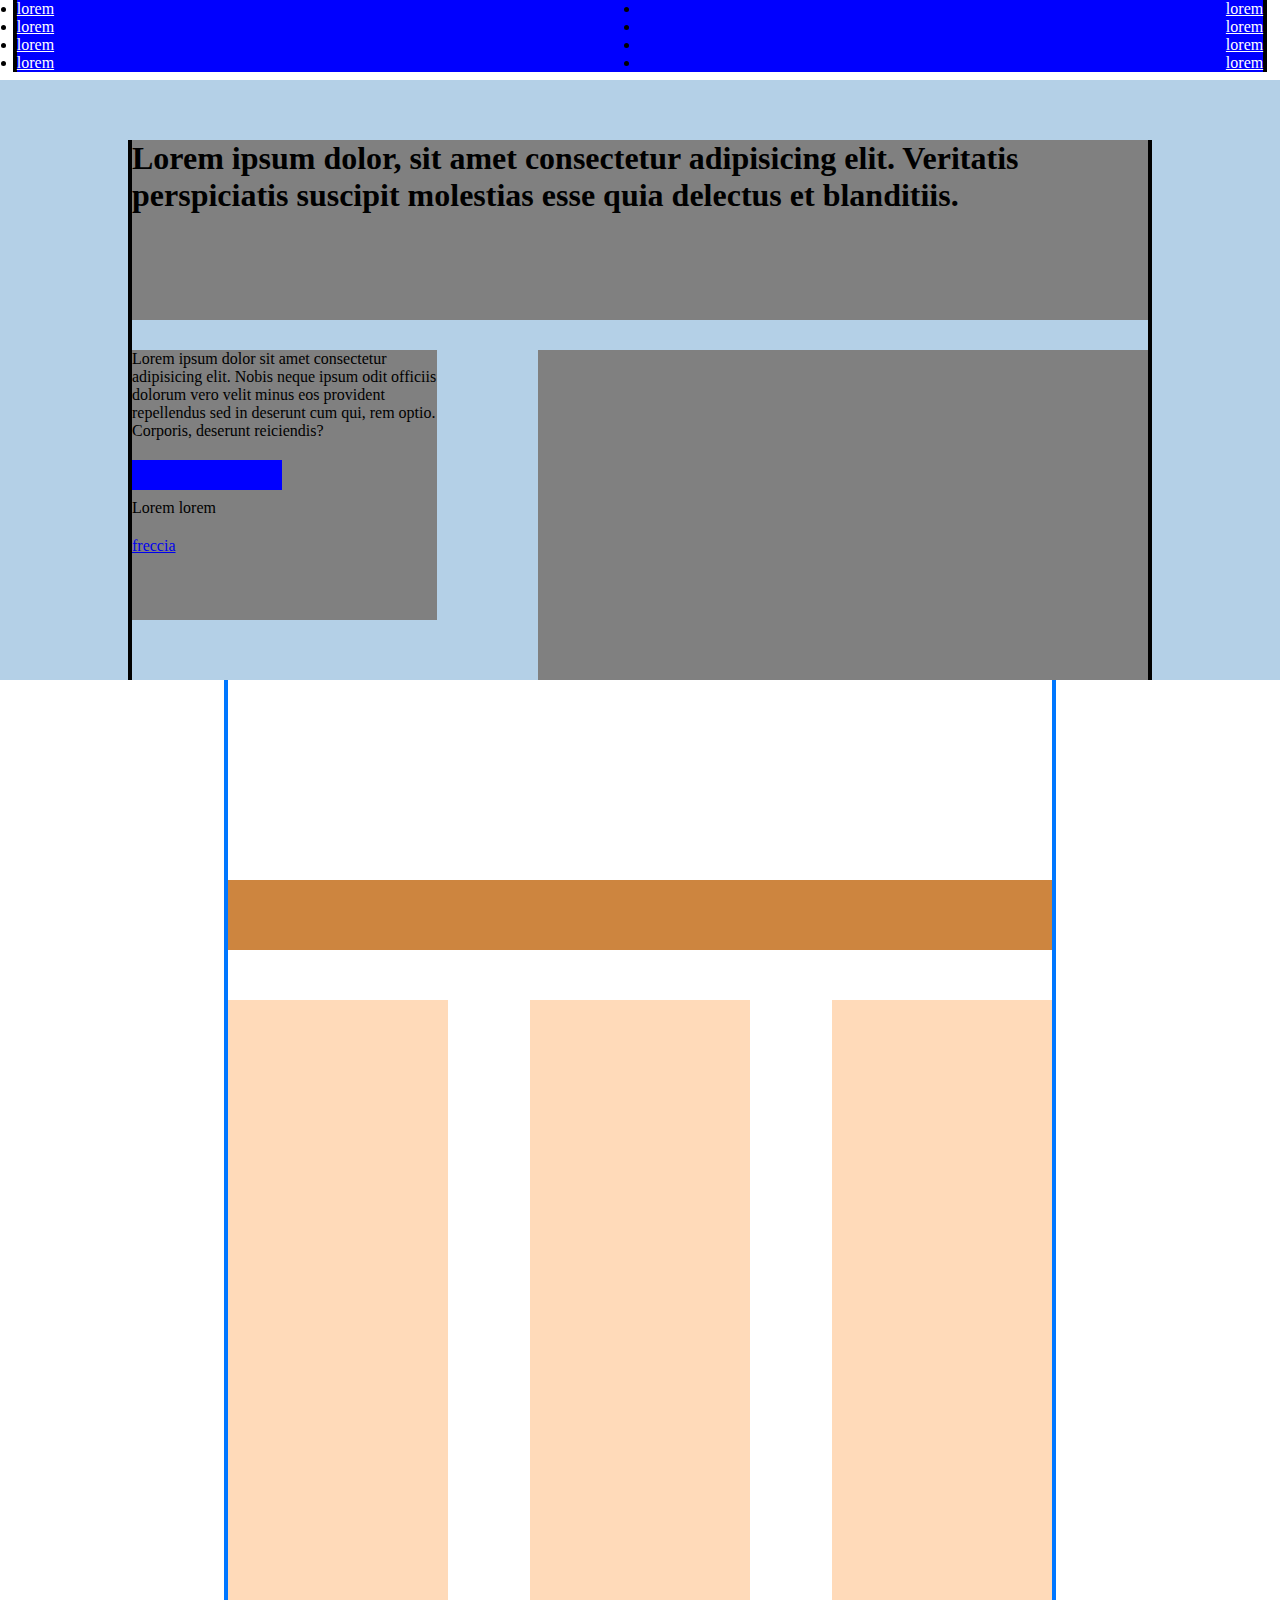
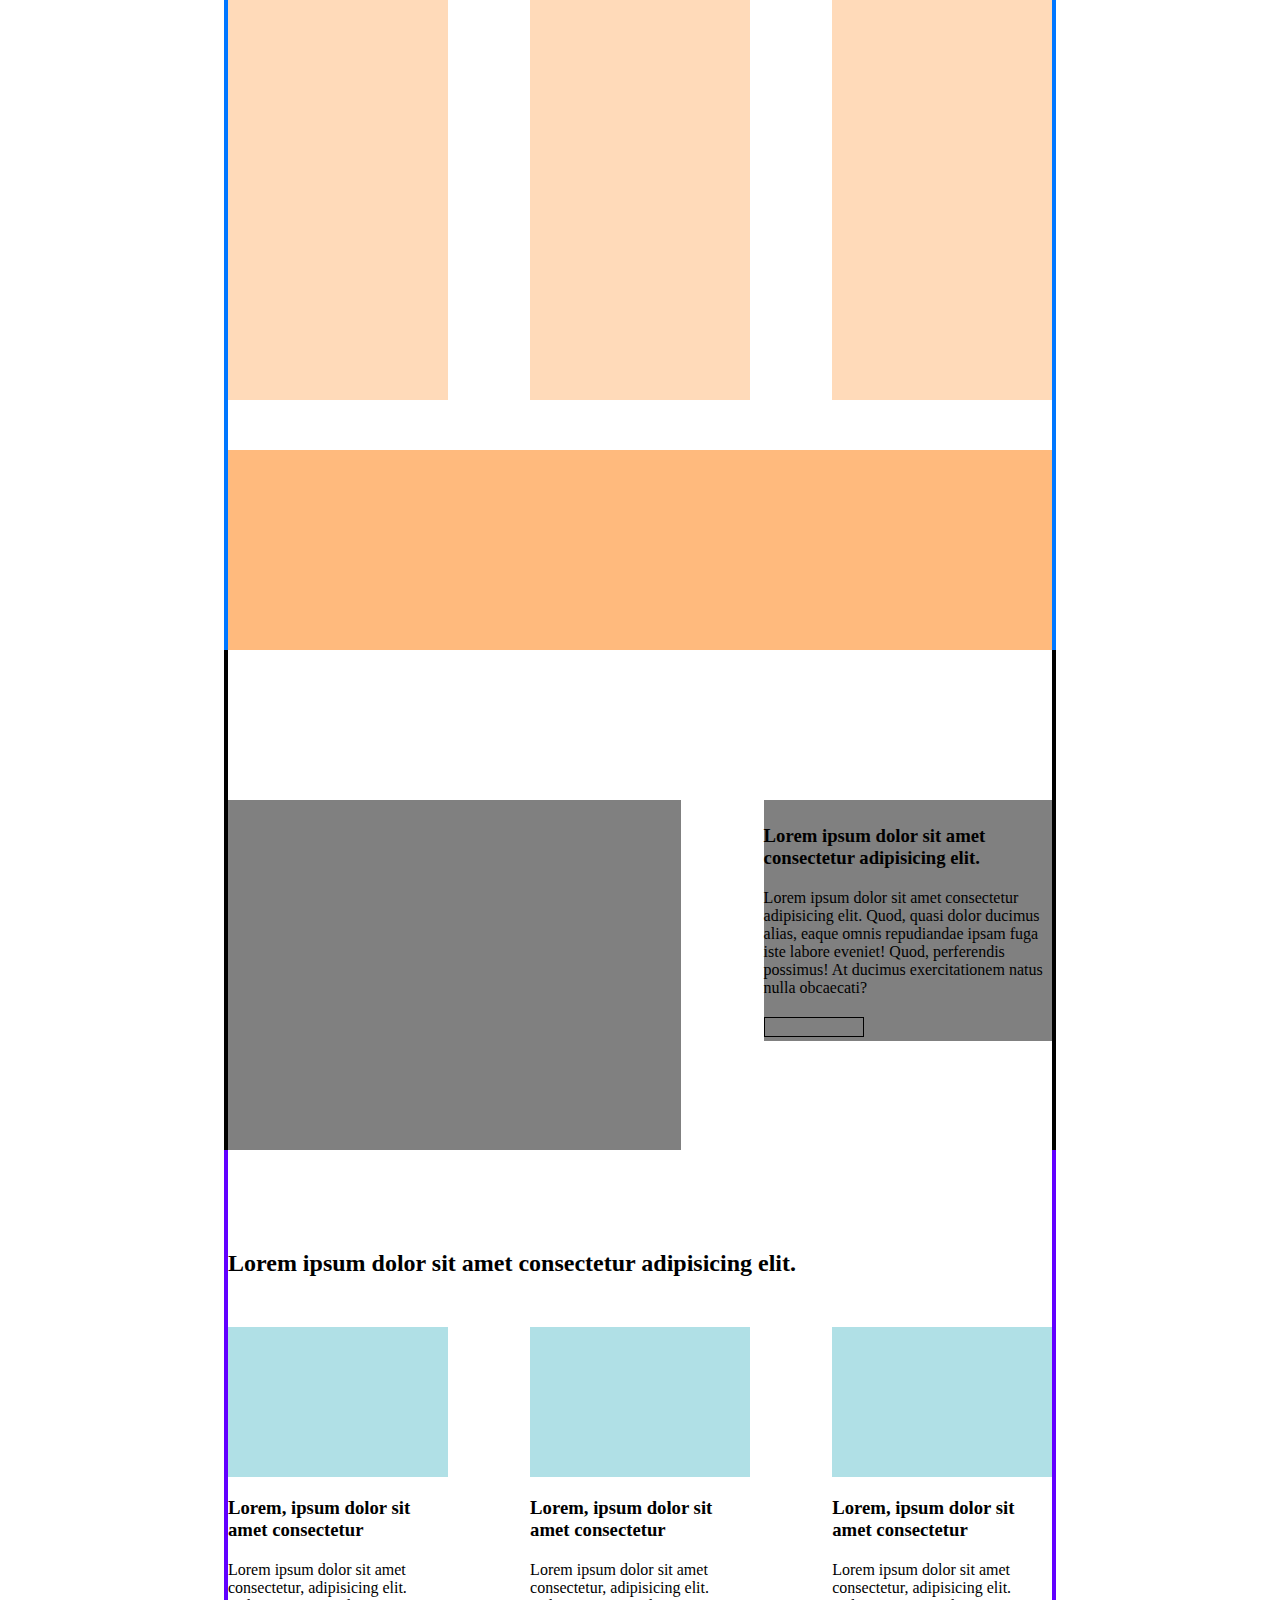
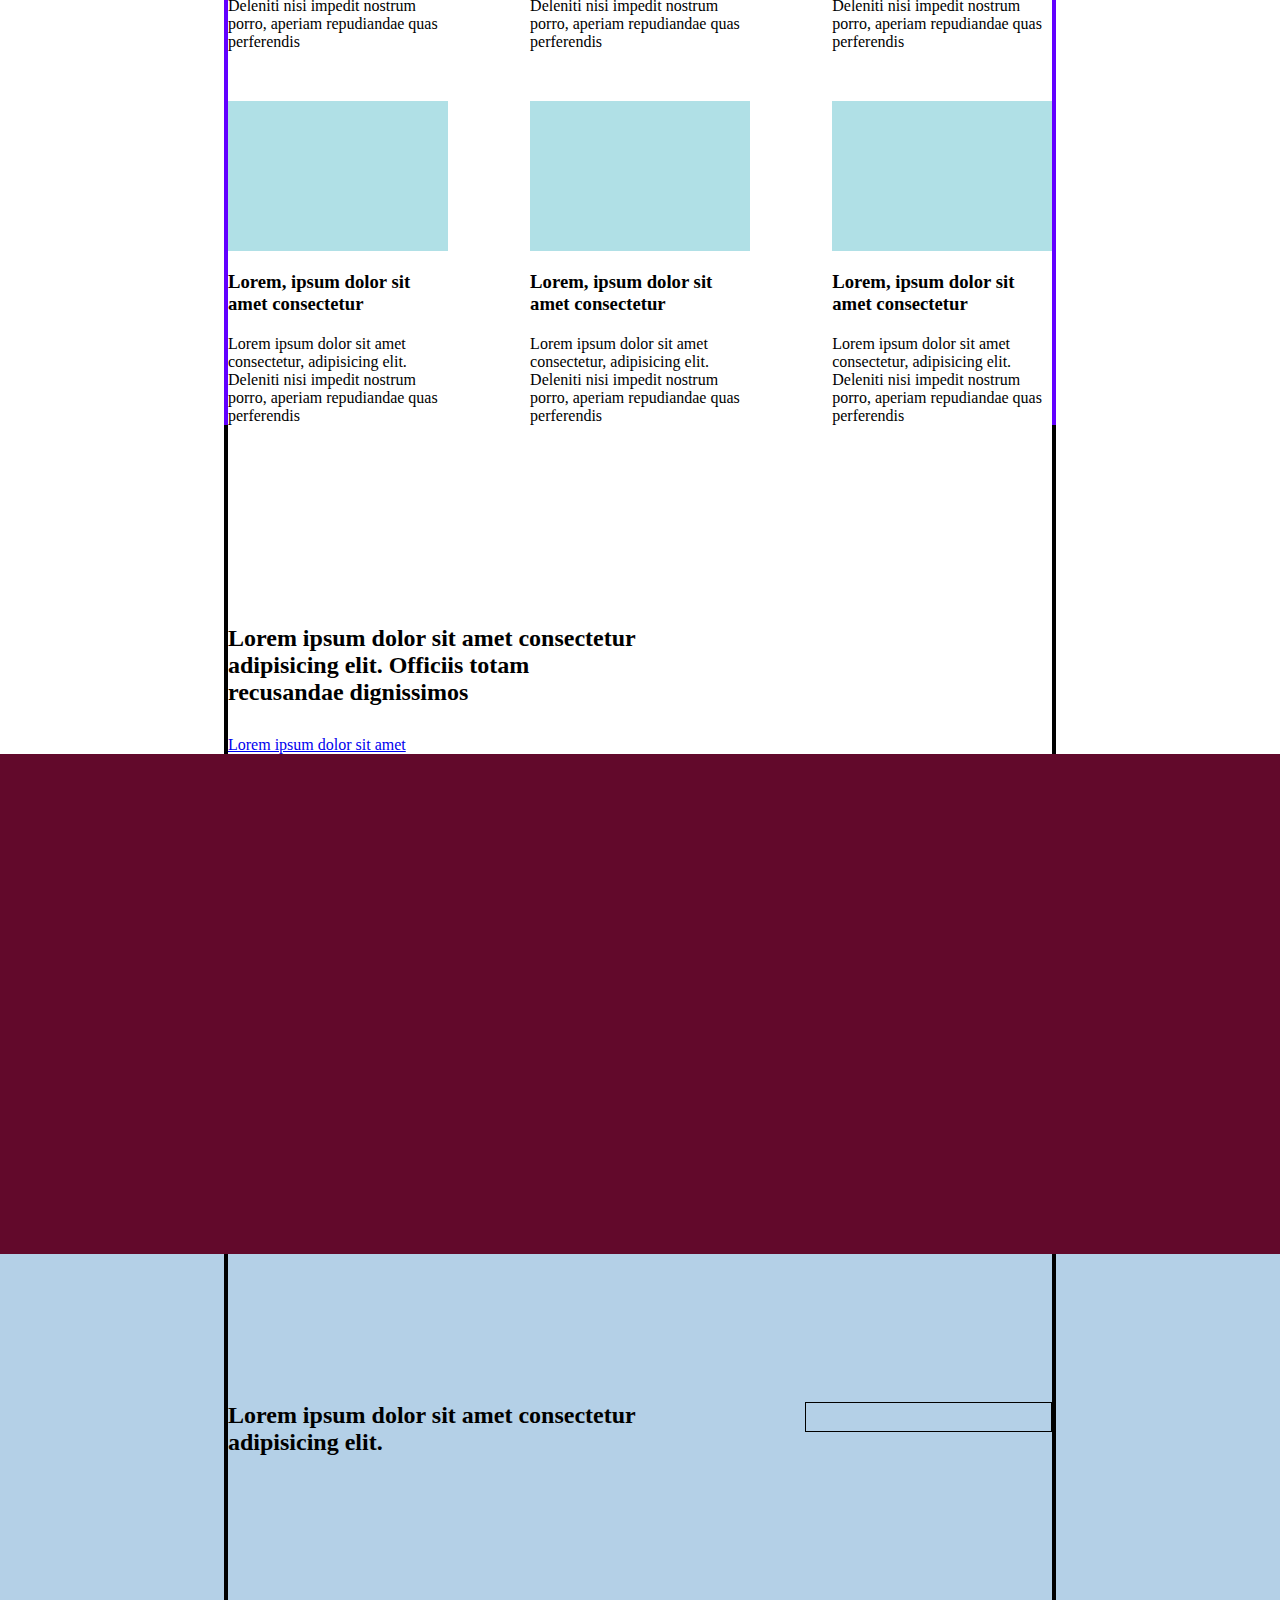
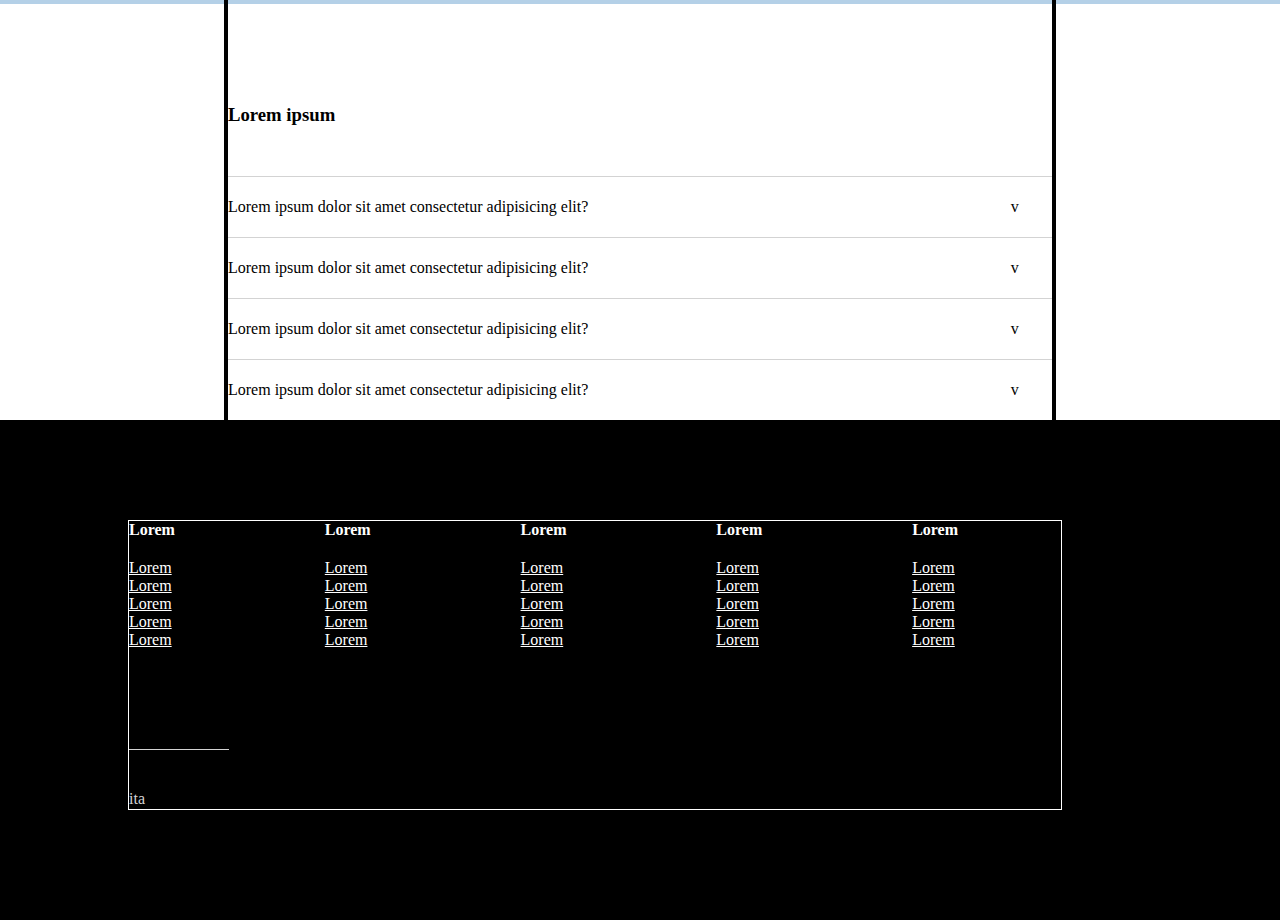
==== index.html @ 67436cb9 "layout footer" ====
<!DOCTYPE html>
<html lang="en">
<head>
    <meta charset="UTF-8">
    <meta http-equiv="X-UA-Compatible" content="IE=edge">
    <meta name="viewport" content="width=device-width, initial-scale=1.0">
    <title>Dropbox</title>

    <link rel="stylesheet" href="style.css">

    <link rel="stylesheet" href="https://cdnjs.cloudflare.com/ajax/libs/font-awesome/5.14.0/css/all.min.css">
</head>

<body>
    <header>
        <div class="container">
            <div class="row">

                <nav class="left">
                    <ul>
                        <li><a href="#">lorem</a></li>
                        <li><a href="#">lorem</a></li>
                        <li><a href="#">lorem</a></li>
                        <li><a href="#">lorem</a></li>
                    </ul>
                </nav>
    
                <nav class="right">
                    <ul>
                        <li><a href="#">lorem</a></li>
                        <li><a href="#">lorem</a></li>
                        <li><a href="#">lorem</a></li>
                        <li><a href="#">lorem</a></li>
                    </ul>
                </nav>

            </div>
        </div>
    </header>



    <div id="jumbotron">
        <div class="container">
            <div class="row">

                <h1>Lorem ipsum dolor, sit amet consectetur adipisicing elit. Veritatis perspiciatis suscipit molestias esse quia delectus et blanditiis.</h1>

                <div class="txt">
                    <p>Lorem ipsum dolor sit amet consectetur adipisicing elit. Nobis neque ipsum odit officiis dolorum vero velit minus eos provident repellendus sed in deserunt cum qui, rem optio. Corporis, deserunt reiciendis?</p>

                    <a class="btn" href="#"></a>

                    <div class="note">Lorem lorem</div>

                    <a href="#">freccia</a>
                </div>

                <div class="img"></div>
            </div>

        </div>
    </div>


    <main>
        <section id="plans">
            <div class="container">

                <div class="row">
                    <h2></h2>

                    <span></span>
                    <span></span>

                    <div class="column">

                    </div>

                    <div class="column middle">

                    </div>

                    <div class="column">

                    </div>
                </div>

                <div class="row">
                    <div id="enterprise">
                        <div class="txt">
                            <!-- <h3></h3>
                            <p><strong></strong></p>
                            <p></p> -->
                        </div>

                        <a class="btn-large" href="#"></a>
                    </div>
                </div>

            </div>
        </section>


        <section class="debug" id="partner">
            <div class="container">
                <div class="row">

                    <div class="img">
    
                    </div>
    
                    <div class="txt">
                        <h3>Lorem ipsum dolor sit amet consectetur adipisicing elit.</h3>
                        <p>Lorem ipsum dolor sit amet consectetur adipisicing elit. Quod, quasi dolor ducimus alias, eaque omnis repudiandae ipsam fuga iste labore eveniet! Quod, perferendis possimus! At ducimus exercitationem natus nulla obcaecati?</p>
                        <a class="btn" href="#"></a>
                    </div>
    
                </div>
            </div>
        </section>


        <section id="features">
            <div class="container">

                <h2>Lorem ipsum dolor sit amet consectetur adipisicing elit.</h2>

                <div class="row">
                    <div class="column">
                        <div class="img">

                        </div>

                        <div class="txt">
                            <h3>Lorem, ipsum dolor sit amet consectetur</h3>
                            <p>Lorem ipsum dolor sit amet consectetur, adipisicing elit. Deleniti nisi impedit nostrum porro, aperiam repudiandae quas perferendis</p>
                        </div>
                    </div>

                    <div class="column middle">
                        <div class="img">

                        </div>

                        <div class="txt">
                            <h3>Lorem, ipsum dolor sit amet consectetur</h3>
                            <p>Lorem ipsum dolor sit amet consectetur, adipisicing elit. Deleniti nisi impedit nostrum porro, aperiam repudiandae quas perferendis</p>
                        </div>
                    </div>

                    <div class="column">
                        <div class="img">

                        </div>

                        <div class="txt">
                            <h3>Lorem, ipsum dolor sit amet consectetur</h3>
                            <p>Lorem ipsum dolor sit amet consectetur, adipisicing elit. Deleniti nisi impedit nostrum porro, aperiam repudiandae quas perferendis</p>
                        </div>
                    </div>
                </div>

                <div class="row">
                    <div class="column">
                        <div class="img">

                        </div>

                        <div class="txt">
                            <h3>Lorem, ipsum dolor sit amet consectetur</h3>
                            <p>Lorem ipsum dolor sit amet consectetur, adipisicing elit. Deleniti nisi impedit nostrum porro, aperiam repudiandae quas perferendis</p>
                        </div>
                    </div>

                    <div class="column middle">
                        <div class="img">

                        </div>

                        <div class="txt">
                            <h3>Lorem, ipsum dolor sit amet consectetur</h3>
                            <p>Lorem ipsum dolor sit amet consectetur, adipisicing elit. Deleniti nisi impedit nostrum porro, aperiam repudiandae quas perferendis</p>
                        </div>
                    </div>

                    <div class="column">
                        <div class="img">

                        </div>

                        <div class="txt">
                            <h3>Lorem, ipsum dolor sit amet consectetur</h3>
                            <p>Lorem ipsum dolor sit amet consectetur, adipisicing elit. Deleniti nisi impedit nostrum porro, aperiam repudiandae quas perferendis</p>
                        </div>
                    </div>
                </div>

            </div>
        </section>


        <section id="clients">
            <div class="container">
                <h2>Lorem ipsum dolor sit amet consectetur adipisicing elit. Officiis totam recusandae dignissimos</h2>
                <a href="#">Lorem ipsum dolor sit amet</a>
            </div>

            <div class="display">

            </div>
        </section>


        <section id="cta">
            <div class="container">
                <div class="wrap">
                    <h2>Lorem ipsum dolor sit amet consectetur adipisicing elit.</h2>

                    <a class="btn large" href="#"></a>
                </div>
            </div>
        </section>


        <section id="faq">
            <div class="container">
                <h3>Lorem ipsum</h3>

                <div class="row">
                    <div class="question">
                        <div class="txt">
                            Lorem ipsum dolor sit amet consectetur adipisicing elit?
                        </div>
    
                        <div class="arrow">
                            v
                        </div>
                    </div>
                </div>

                <div class="row">
                    <div class="question">
                        <div class="txt">
                            Lorem ipsum dolor sit amet consectetur adipisicing elit?
                        </div>
    
                        <div class="arrow">
                            v
                        </div>
                    </div>
                </div>

                <div class="row">
                    <div class="question">
                        <div class="txt">
                            Lorem ipsum dolor sit amet consectetur adipisicing elit?
                        </div>
    
                        <div class="arrow">
                            v
                        </div>
                    </div>
                </div>

                <div class="row">
                    <div class="question">
                        <div class="txt">
                            Lorem ipsum dolor sit amet consectetur adipisicing elit?
                        </div>
    
                        <div class="arrow">
                            v
                        </div>
                    </div>
                </div>
            </div>
        </section>
    </main>


    <footer>
        <div class="container">
            <div class="row">

                <div class="column">
                    <h4>Lorem</h4>

                    <ul>
                        <li><a href="#">Lorem</a></li>
                        <li><a href="#">Lorem</a></li>
                        <li><a href="#">Lorem</a></li>
                        <li><a href="#">Lorem</a></li>
                        <li><a href="#">Lorem</a></li>
                    </ul>
                </div>

                <div class="column middle">
                    <h4>Lorem</h4>

                    <ul>
                        <li><a href="#">Lorem</a></li>
                        <li><a href="#">Lorem</a></li>
                        <li><a href="#">Lorem</a></li>
                        <li><a href="#">Lorem</a></li>
                        <li><a href="#">Lorem</a></li>
                    </ul>
                </div>

                <div class="column">
                    <h4>Lorem</h4>

                    <ul>
                        <li><a href="#">Lorem</a></li>
                        <li><a href="#">Lorem</a></li>
                        <li><a href="#">Lorem</a></li>
                        <li><a href="#">Lorem</a></li>
                        <li><a href="#">Lorem</a></li>
                    </ul>
                </div>

                <div class="column middle">
                    <h4>Lorem</h4>

                    <ul>
                        <li><a href="#">Lorem</a></li>
                        <li><a href="#">Lorem</a></li>
                        <li><a href="#">Lorem</a></li>
                        <li><a href="#">Lorem</a></li>
                        <li><a href="#">Lorem</a></li>
                    </ul>
                </div>

                <div class="column">
                    <h4>Lorem</h4>

                    <ul>
                        <li><a href="#">Lorem</a></li>
                        <li><a href="#">Lorem</a></li>
                        <li><a href="#">Lorem</a></li>
                        <li><a href="#">Lorem</a></li>
                        <li><a href="#">Lorem</a></li>
                    </ul>
                </div>

            </div>

            <div class="language">
                ita
            </div>
        </div>
    </footer>
</body>

</html>
---- style.css ----
/* regole generali */
* {
    margin: 0;
    padding: 0;
    box-sizing: border-box;
}
/* fine regole generali */



/* regole comuni */
.row::after {
    content: "";
    display: table;
    clear: both;
}

a {
    display: inline-block;
}
/* fine regole comuni */



/* debug */
.debug {
    height: 500px;
}

.container {
    width: 100%;
    border-left: 4px solid black;
    border-right: 4px solid black;
}

    /* header */
    header nav.right, header nav.left {
        background-color: blue;
    }

    header a {
        color: white;
    }

    /* jumbotron */
    #jumbotron h1 {
        height: 180px;
        background-color: grey;
    }

    #jumbotron .txt, #jumbotron .img {
        background-color: grey;
    }

    #jumbotron .btn {
        width: 150px;
        height: 30px;
        background-color: blue;
    }

    /* main */
    #plans .container {
        border-color: rgb(0, 119, 255);
    }

    #plans .container h2 {
        height: 70px;
        width: 100%;
        background-color: peru;
    }

    #plans .column {
        background-color: peachpuff;
    }

    #enterprise {
        background-color: rgb(255, 186, 125);
    }
    /* ****************** */
    #partner .btn {
        width: 100px;
        height: 20px;
        border: 1px solid black;
    }

    #partner .txt, #partner .img {
        background-color: grey;
    }
    /* ****************** */
    #features .container {
        border-color: rgb(98, 0, 255);
    }

    #features .img {
        background-color: powderblue;
    }
    /* ****************** */
    #clients .display{
        width: 100%;
        height: 400px;
        background-color: rgb(98, 9, 43);
    }
    /* ****************** */
    #cta .btn {
        height: 30px;
        border: 1px solid black;
    }
    
    /* footer */
    footer .container {
        border: 1px solid white;
    }
/* fine debug */



/* regole header */
header {
    height: 80px;
}

header .container {
    width: 98%;
    margin: 0 auto;
}

header nav.right, header nav.left {
     width: 50%;
     height: 100%;   
}

header nav.right {
    float: right;
    text-align: right;
}

header nav.left {
    float: left;
}
/* fine regole header */



/* regole jumbotron */
#jumbotron {
    height: 600px;
    background-color: rgb(180, 208,	231);
    padding-top: 60px;
}

#jumbotron .container {
    width: 80%;
    margin: 0 auto;
}

#jumbotron h1{
    margin-bottom: 30px;
}

#jumbotron .txt {
    float: left;
    height: 270px;
    width: 30%;
    margin-right: 10%;
}

#jumbotron p {
    margin-bottom: 20px;
}

#jumbotron .btn {
    margin-bottom: 5px;
}

#jumbotron .note {
    margin-bottom: 20px;
}

#jumbotron .img {
    float: right;
    height: 330px;
    width: 60%;
}
/* fine regole jumbotron */



/* regole main */
main .container {
    width: 65%;
    margin: 0 auto;
}

/* section plans */
#plans .container {
    padding-top: 200px;
}

#plans .container h2{
    margin-bottom: 50px;
}

#plans .column {
    height: 1000px;
    width: calc(80% / 3);
    float: left;
}

#plans .column.middle {
    margin: 0 10%;
}

#enterprise {
    width: 100%;
    height: 200px;
    margin-top: 50px;
}

/* section partner */
#partner .container {
    padding-top: 150px;
}

#partner .img {
    width: 55%;
    height: 350px;
    float: left;
}

#partner .txt {
    width: 35%;
    float: right;
    padding-top: 25px;
}

#partner .txt p {
    margin: 20px 0;
}

/* section features */
#features .container {
    padding-top: 100px;
}

#features .row {
    margin-top: 50px;
}

#features .column {
    width: calc(80% / 3);
    float: left;
}

#features .column.middle {
    margin: 0 10%;
}

#features .img {
    height: 150px;
}

#features h3 {
    margin: 20px 0;;
}

/* section clients */
#clients .container {
    padding-top: 200px;
}

#clients h2 {
    width: 50%;
    margin-bottom: 30px;
}

#clients .display {
    height: 500px;
}

/* section cta */
#cta {
    height: 350px;
    background-color: rgb(180, 208,	231);
}

#cta .container {
    height: 100%;
    position: relative;
}

#cta .wrap {
    position: absolute;
    width: 100%;
    top: 50%;
    transform: translateY(-50%);
}

#cta h2 {
    width: 50%;
    display: inline-block;
}

#cta .btn {
    width: 30%;
    display: inline-block;
    float: right;
}

/* section faq */
#faq .container {
    padding-top: 100px;
}

#faq h3 {
    margin-bottom: 50px;
}

#faq .question {
    line-height: 60px;
    border-top: 1px solid lightgray;
}

#faq .question .txt{
    width: 60%;
    float: left;
}

#faq .question .arrow{
    width: 5%;
    float: right;
}
/* fine regole main */



/* regole footer */
footer {
    height: 500px;
    background-color: black;
    padding: 100px 17% 40px 10%;
}

footer .row {
    margin-bottom: 100px;
}

footer .column {
    float: left;
    width: calc(80% / 5);
}

footer .column.middle {
    margin: 0px 5%;
}

footer h4 {
    margin-bottom: 20px;
    color: white;
}

footer .column a{
    color: white;
}

footer .language {
    width: 100px;
    height: 60px;
    border-top: 1px solid lightgray;
    padding-top: 40px;
    color: lightgray;
}
/* fine regole footer */
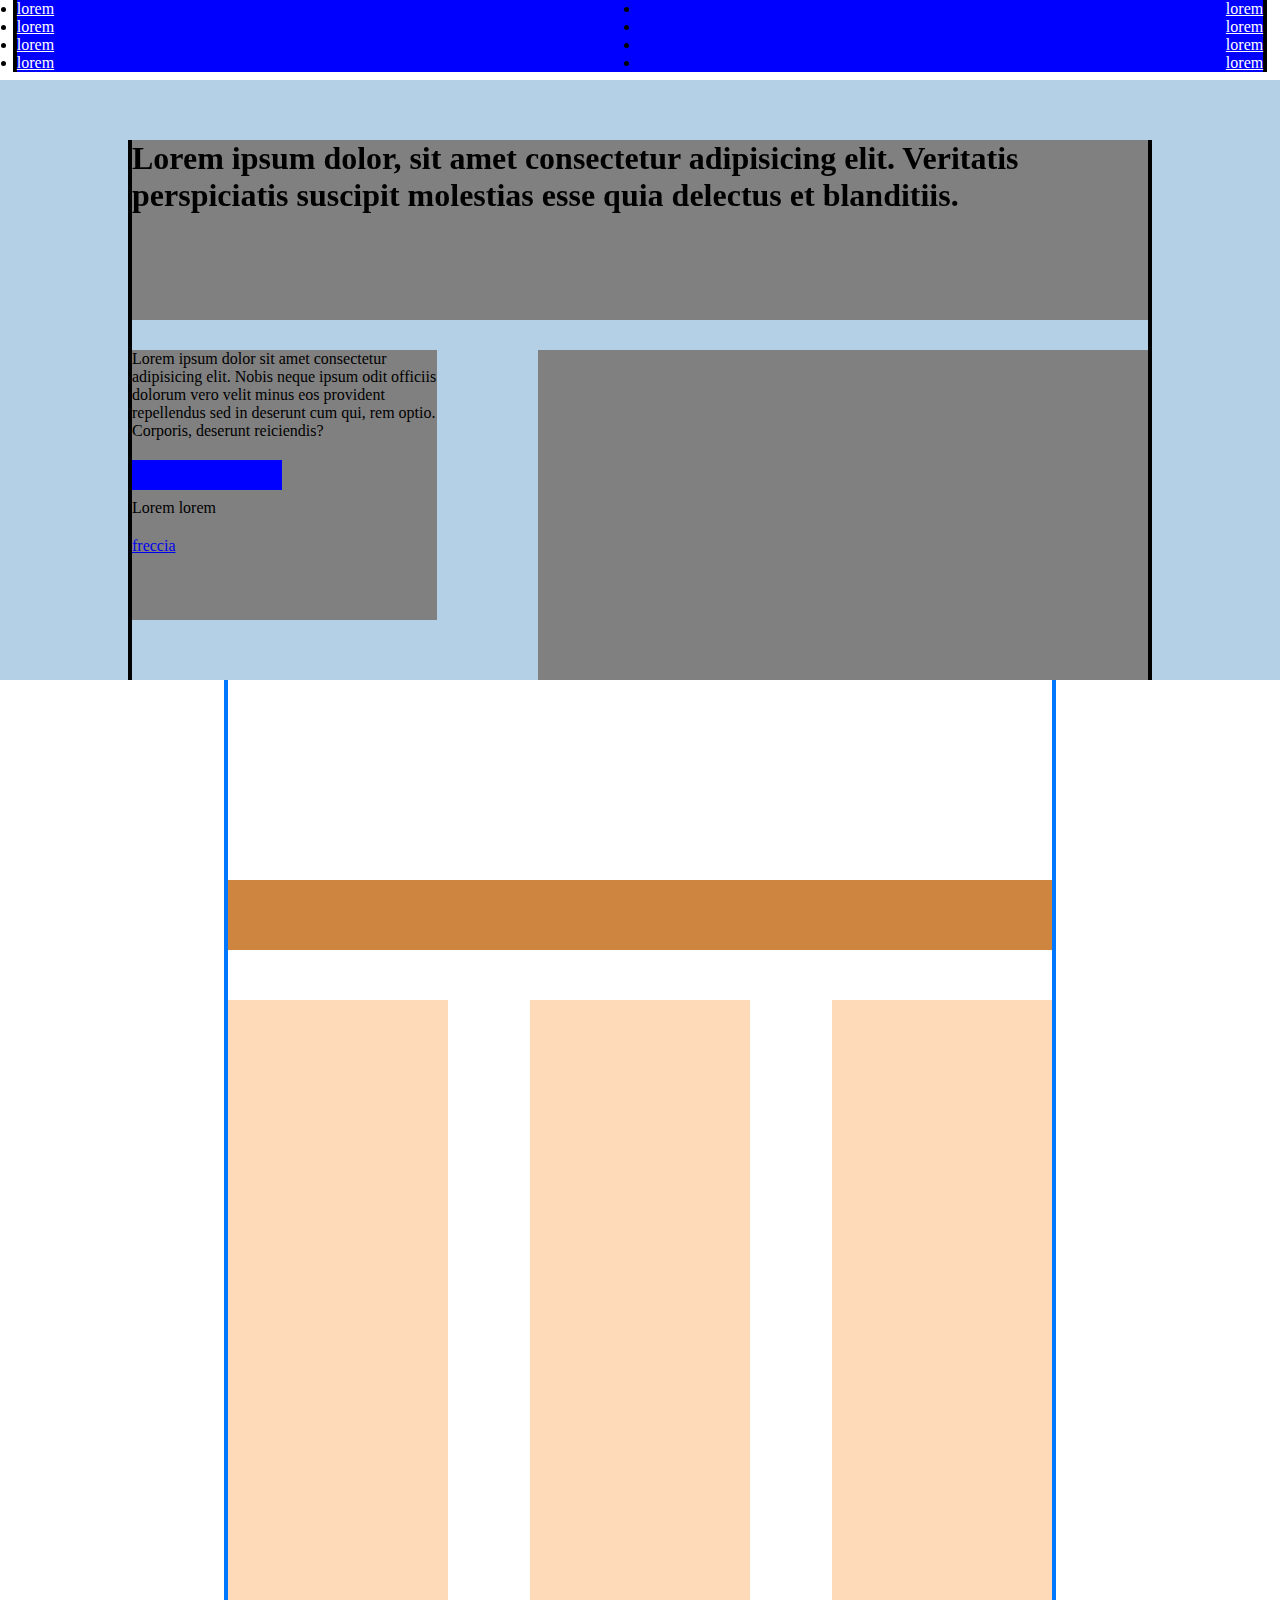
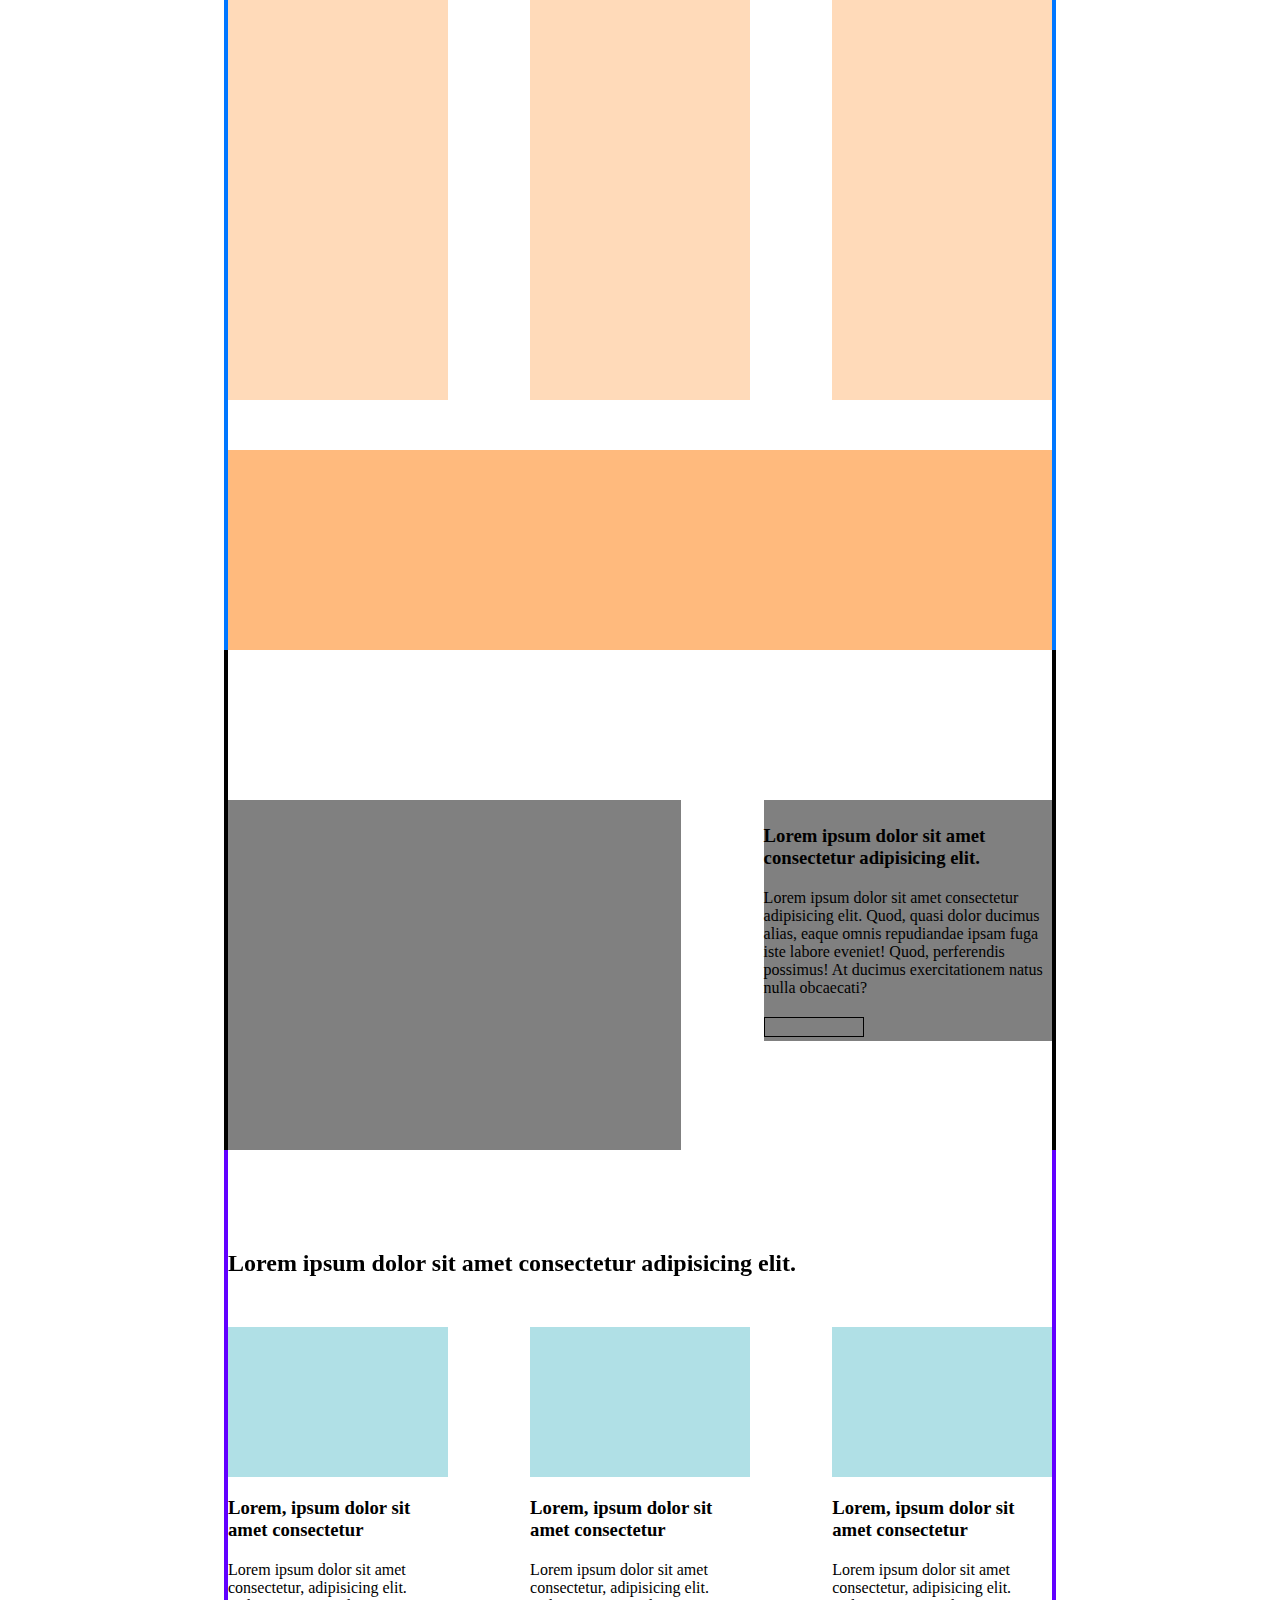
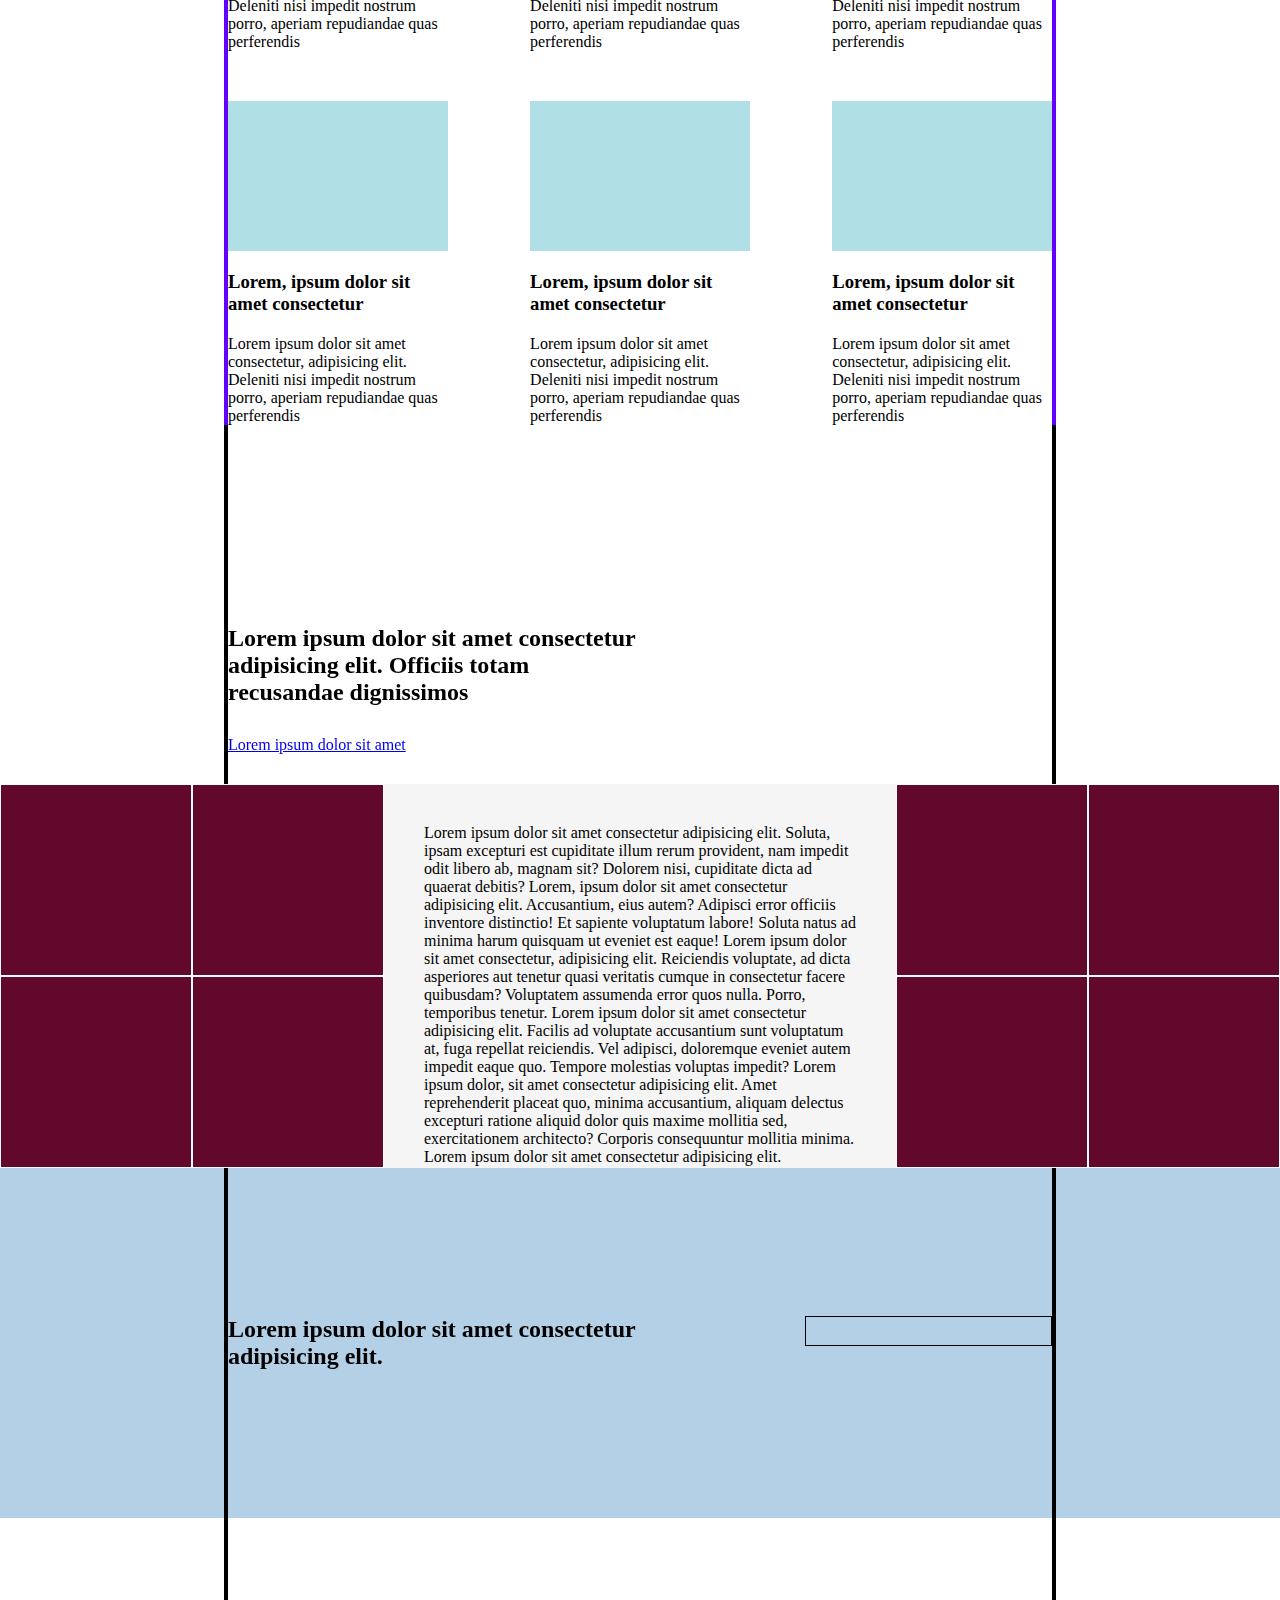
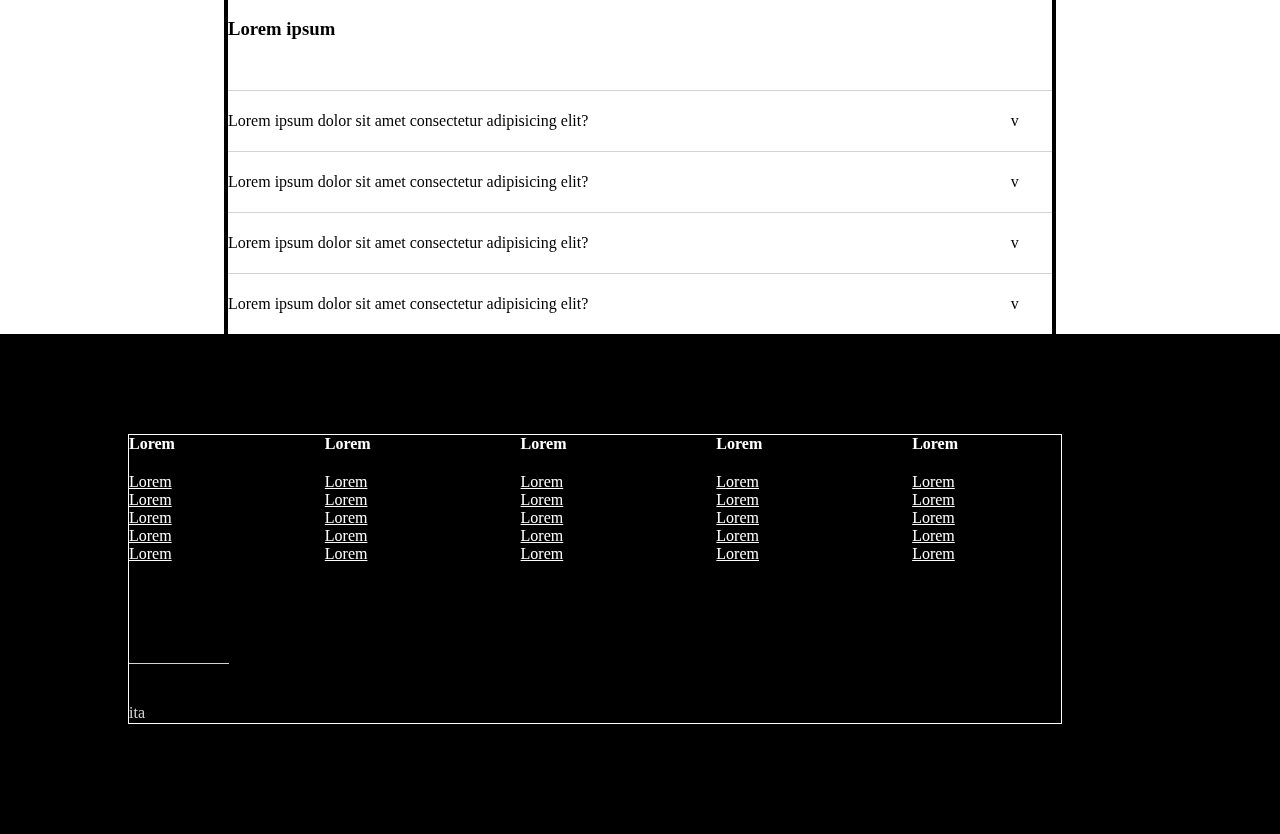
==== commit 14d09b22: "layout section clients (completo)" ====
--- a/index.html
+++ b/index.html
@@ -206,9 +206,62 @@
                 <a href="#">Lorem ipsum dolor sit amet</a>
             </div>
 
-            <div class="display">
-
-            </div>
+            
+                <div class="row">
+                    <div class="column side">
+                        <div class="client-logo">
+
+                        </div>
+
+                        <div class="client-logo">
+
+                        </div>
+
+                        <div class="client-logo">
+
+                        </div>
+
+                        <div class="client-logo">
+
+                        </div>
+                    </div>
+
+                    <div class="column middle">
+                        <div class="img">
+                        </div>
+                        
+                        <p>
+                            Lorem ipsum dolor sit amet consectetur adipisicing elit. Soluta, ipsam excepturi est cupiditate illum rerum provident, nam impedit odit libero ab, magnam sit? Dolorem nisi, cupiditate dicta ad quaerat debitis?
+                            Lorem, ipsum dolor sit amet consectetur adipisicing elit. Accusantium, eius autem? Adipisci error officiis inventore distinctio! Et sapiente voluptatum labore! Soluta natus ad minima harum quisquam ut eveniet est eaque!
+                            Lorem ipsum dolor sit amet consectetur, adipisicing elit. Reiciendis voluptate, ad dicta asperiores aut tenetur quasi veritatis cumque in consectetur facere quibusdam? Voluptatem assumenda error quos nulla. Porro, temporibus tenetur.
+                            Lorem ipsum dolor sit amet consectetur adipisicing elit. Facilis ad voluptate accusantium sunt voluptatum at, fuga repellat reiciendis. Vel adipisci, doloremque eveniet autem impedit eaque quo. Tempore molestias voluptas impedit?
+                            Lorem ipsum dolor, sit amet consectetur adipisicing elit. Amet reprehenderit placeat quo, minima accusantium, aliquam delectus excepturi ratione aliquid dolor quis maxime mollitia sed, exercitationem architecto? Corporis consequuntur mollitia minima.
+                            Lorem ipsum dolor sit amet consectetur adipisicing elit. Perspiciatis impedit voluptates illum in perferendis deleniti nulla enim ut, minus harum cum eligendi quas a, eum aliquam non veritatis aliquid amet!
+                            Lorem ipsum dolor sit amet consectetur adipisicing elit. Nemo vitae autem quia quisquam laborum suscipit omnis reiciendis dignissimos magnam corrupti odio impedit voluptate, quis exercitationem. Mollitia ad tenetur cupiditate? Reprehenderit.
+                            Lorem ipsum dolor sit amet consectetur adipisicing elit. Commodi obcaecati veniam, est eius libero inventore velit aperiam error voluptatem sunt autem optio odit repellat, dolor ullam nulla soluta mollitia. Odio?
+                            Lorem ipsum dolor sit amet consectetur adipisicing elit. Illo qui quia, cumque dolore nihil eum, veritatis recusandae expedita molestias porro itaque, obcaecati commodi et soluta temporibus sunt. Saepe, ab iste?
+                        </p>
+                    </div>
+
+                    <div class="column side">
+                        <div class="client-logo">
+
+                        </div>
+
+                        <div class="client-logo">
+
+                        </div>
+
+                        <div class="client-logo">
+
+                        </div>
+
+                        <div class="client-logo">
+
+                        </div>
+                    </div>
+                </div>
+            
         </section>
 
 
--- a/style.css
+++ b/style.css
@@ -95,9 +95,12 @@
         background-color: powderblue;
     }
     /* ****************** */
-    #clients .display{
-        width: 100%;
-        height: 400px;
+    #clients .client-logo {
+        border: 1px solid white;
+    }
+
+    #clients .row {
+        height: 100%;
         background-color: rgb(98, 9, 43);
     }
     /* ****************** */
@@ -270,12 +273,34 @@
 
 #clients h2 {
     width: 50%;
-    margin-bottom: 30px;
-}
-
-#clients .display {
-    height: 500px;
-}
+}
+
+#clients a {
+    margin: 30px 0px;
+}
+
+#clients .column {
+    float: left;
+}
+
+#clients .column.side {
+    width: 30vw;
+}
+
+#clients .column.middle {
+    width: calc(100% - 60vw);
+    height: 30vw;
+    background-color: rgb(246, 245, 245);
+    overflow-y: scroll;
+    padding: 40px;
+}
+
+#clients .client-logo {
+    float: left;
+    width: 15vw;
+    height: 15vw;
+}
+
 
 /* section cta */
 #cta {
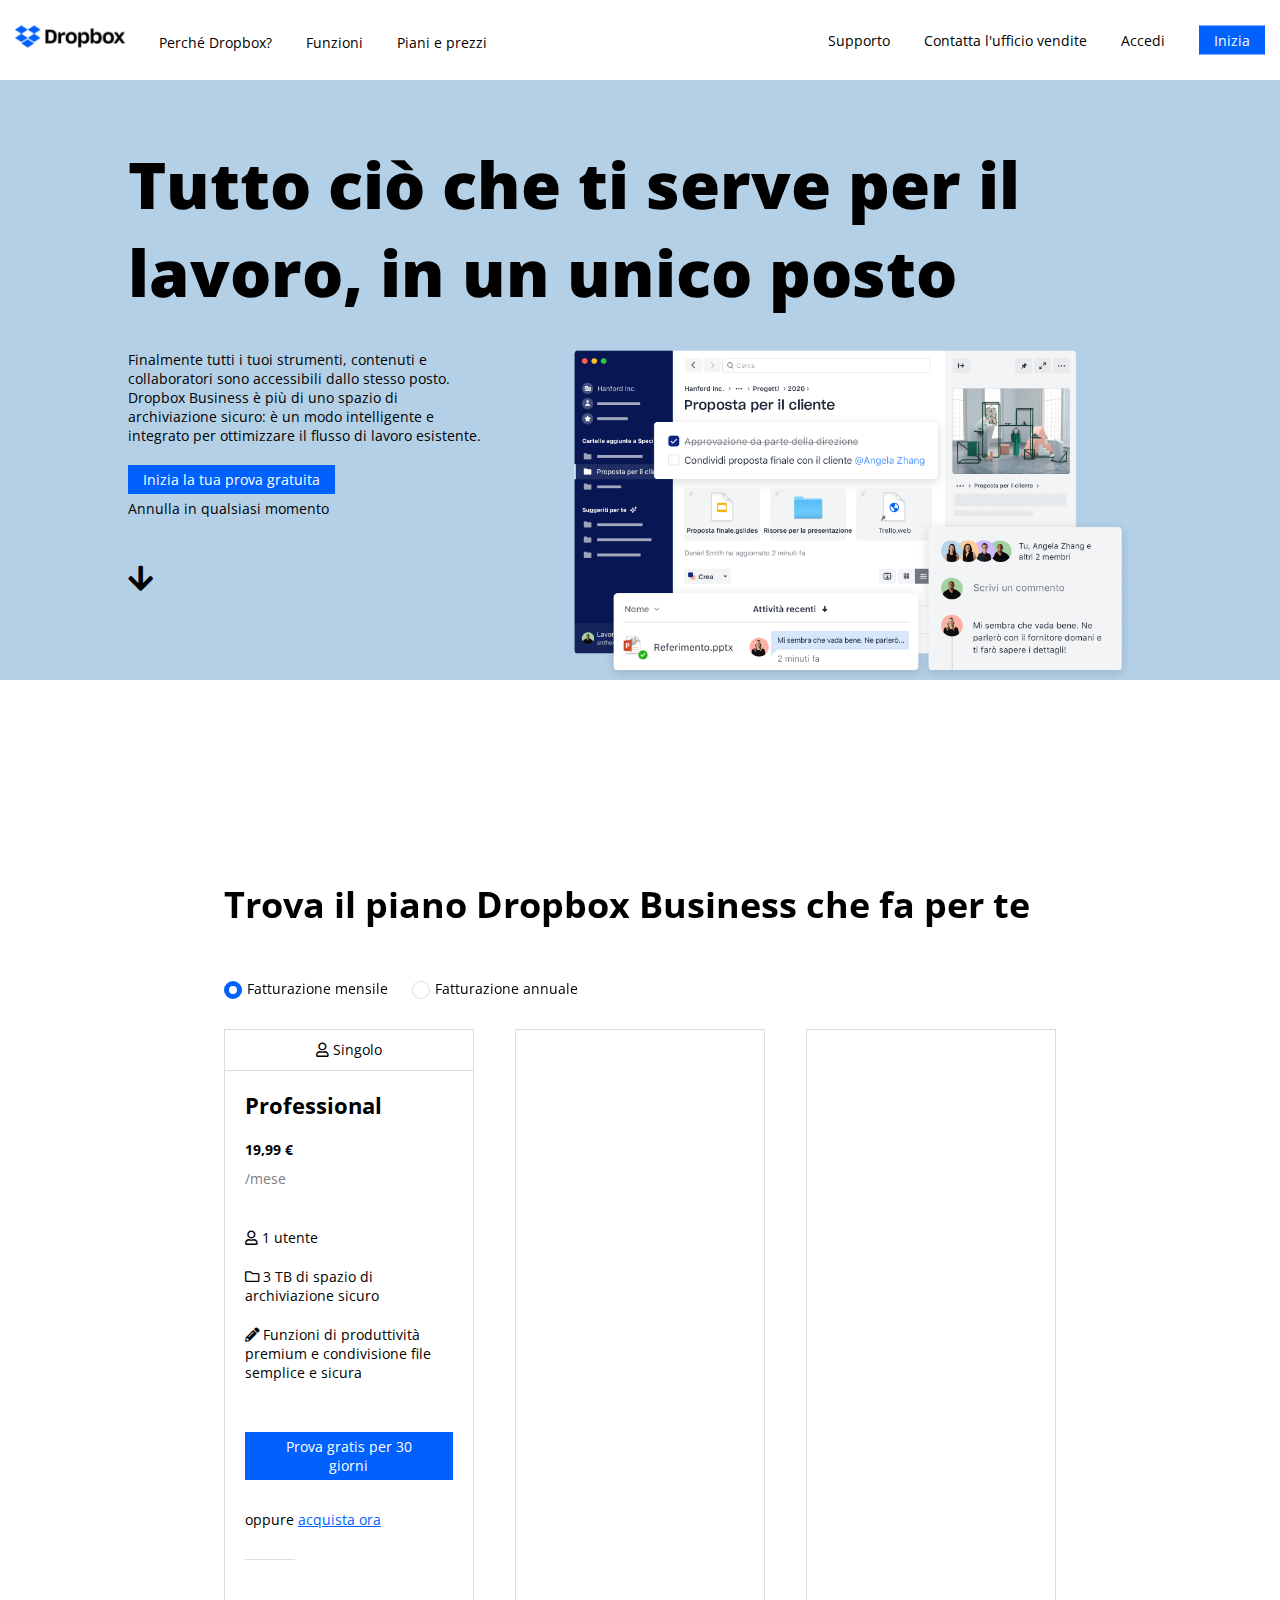
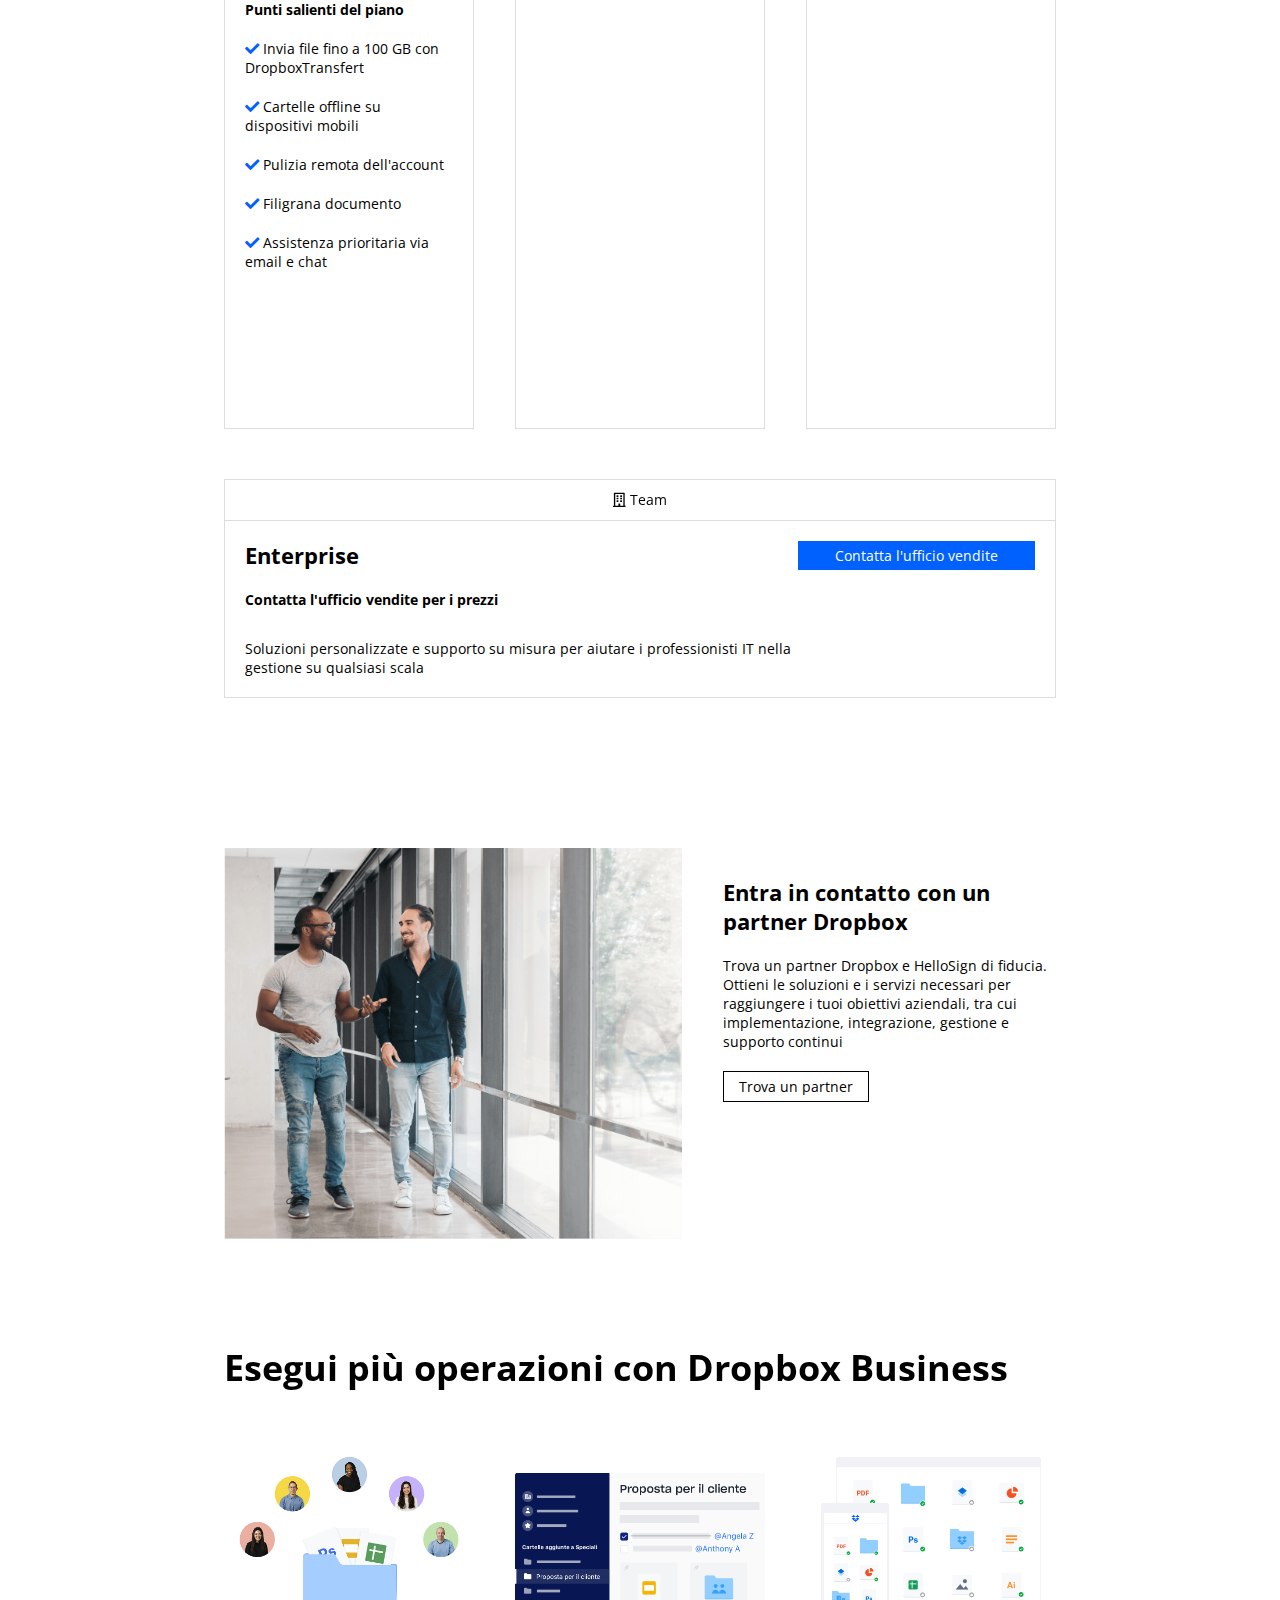
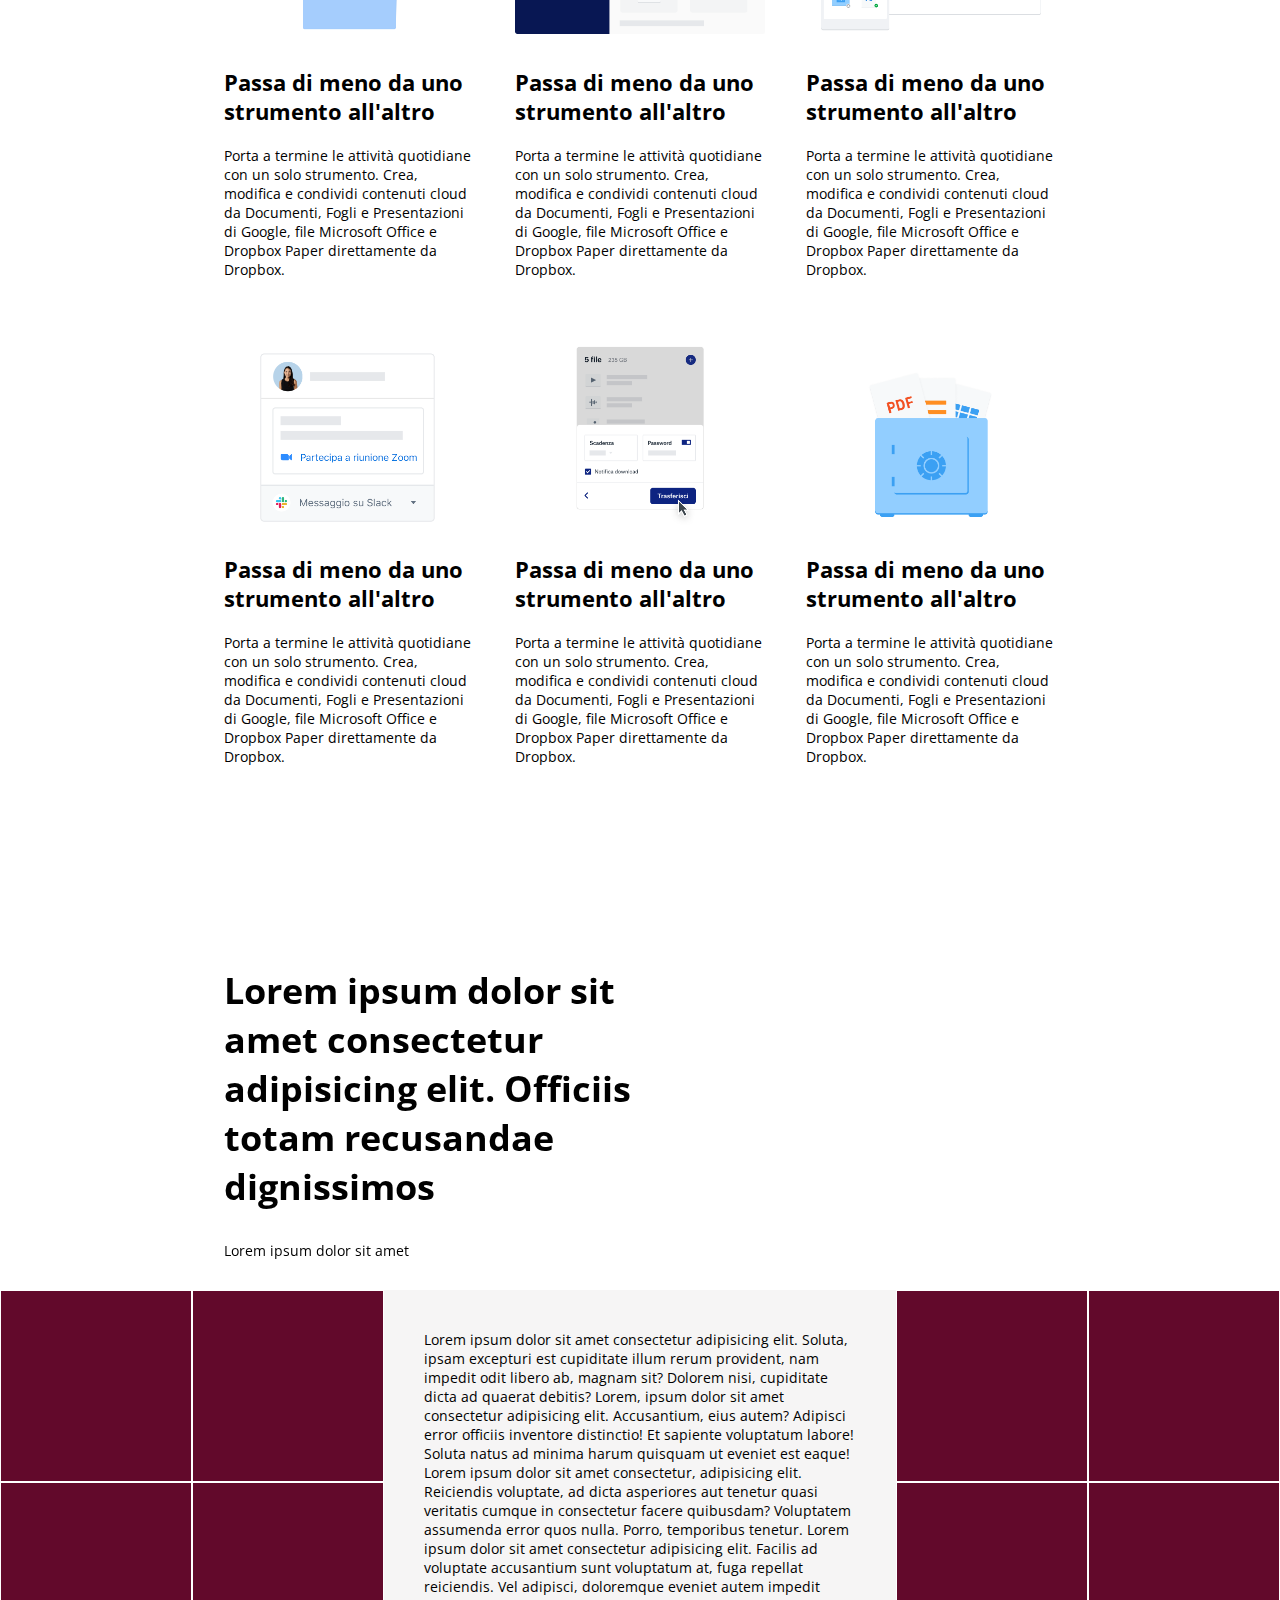
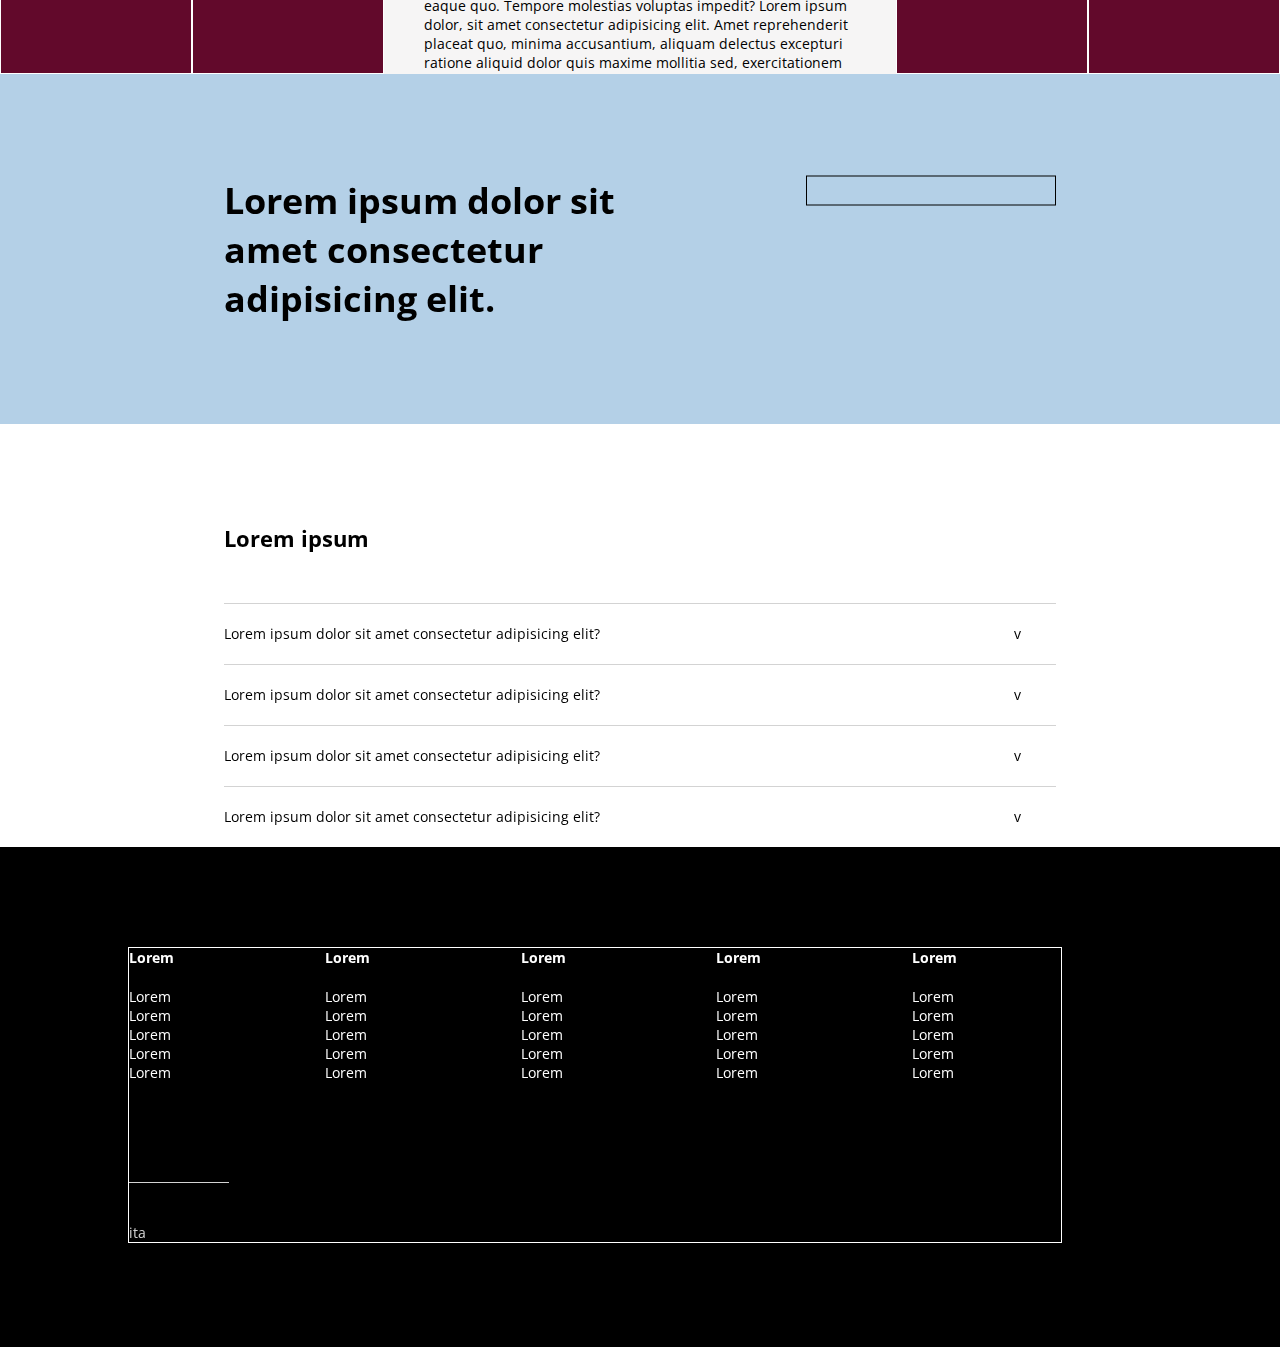
==== commit d7555e17: "section partner + features completate" ====
--- a/index.html
+++ b/index.html
@@ -9,54 +9,58 @@
     <link rel="stylesheet" href="style.css">
 
     <link rel="stylesheet" href="https://cdnjs.cloudflare.com/ajax/libs/font-awesome/5.14.0/css/all.min.css">
+
+    <link rel="preconnect" href="https://fonts.googleapis.com">
+    <link rel="preconnect" href="https://fonts.gstatic.com" crossorigin>
+    <link href="https://fonts.googleapis.com/css2?family=Open+Sans:wght@300;400;500;600;700;800&display=swap" rel="stylesheet">
 </head>
 
 <body>
     <header>
-        <div class="container">
-            <div class="row">
-
-                <nav class="left">
-                    <ul>
-                        <li><a href="#">lorem</a></li>
-                        <li><a href="#">lorem</a></li>
-                        <li><a href="#">lorem</a></li>
-                        <li><a href="#">lorem</a></li>
-                    </ul>
-                </nav>
-    
-                <nav class="right">
-                    <ul>
-                        <li><a href="#">lorem</a></li>
-                        <li><a href="#">lorem</a></li>
-                        <li><a href="#">lorem</a></li>
-                        <li><a href="#">lorem</a></li>
-                    </ul>
-                </nav>
-
-            </div>
+        <div class="row">
+
+            <nav class="left">
+                <ul>
+                    <li><a href="#"><img src="img/logo-small.png" alt="immagine logo"></a></li>
+                    <li><a href="#">Perch&eacute; Dropbox?</a></li>
+                    <li><a href="#">Funzioni</a></li>
+                    <li><a href="#">Piani e prezzi</a></li>
+                </ul>
+            </nav>
+
+            <nav class="right">
+                <ul>
+                    <li><a href="#">Supporto</a></li>
+                    <li><a href="#">Contatta l'ufficio vendite</a></li>
+                    <li><a href="#">Accedi</a></li>
+                    <li><a class="btn blue" href="#">Inizia</a></li>
+                </ul>
+            </nav>
+
         </div>
     </header>
 
 
 
     <div id="jumbotron">
-        <div class="container">
+        <div class="container pt-60px">
             <div class="row">
 
-                <h1>Lorem ipsum dolor, sit amet consectetur adipisicing elit. Veritatis perspiciatis suscipit molestias esse quia delectus et blanditiis.</h1>
-
-                <div class="txt">
-                    <p>Lorem ipsum dolor sit amet consectetur adipisicing elit. Nobis neque ipsum odit officiis dolorum vero velit minus eos provident repellendus sed in deserunt cum qui, rem optio. Corporis, deserunt reiciendis?</p>
-
-                    <a class="btn" href="#"></a>
-
-                    <div class="note">Lorem lorem</div>
-
-                    <a href="#">freccia</a>
-                </div>
-
-                <div class="img"></div>
+                <h1 class="mb-30px">Tutto ci&ograve; che ti serve per il lavoro, in un unico posto</h1>
+
+                <div class="txt-content">
+                    <p class="mb-20px">Finalmente tutti i tuoi strumenti, contenuti e collaboratori sono accessibili dallo stesso posto. Dropbox Business &egrave; pi&ugrave; di uno spazio di archiviazione sicuro: &egrave; un modo intelligente e integrato per ottimizzare il flusso di lavoro esistente.</p>
+
+                    <a class="btn blue mb-5px" href="#">Inizia la tua prova gratuita</a>
+
+                    <div class="mb-40px">Annulla in qualsiasi momento</div>
+
+                    <a class="arrow" href="#"><i class="fas fa-arrow-down"></i></a>
+                </div>
+
+                <div class="img-box">
+                    <img src="img/jumbo.png" alt="">
+                </div>
             </div>
 
         </div>
@@ -65,135 +69,212 @@
 
     <main>
         <section id="plans">
-            <div class="container">
-
-                <div class="row">
-                    <h2></h2>
-
-                    <span></span>
-                    <span></span>
+            <div class="container pt-200px">
+
+                <h2 class="mb-50px">Trova il piano Dropbox Business che fa per te</h2>
+
+                <div class="billing mb-30px">
+                    <span class="select blue"></span><span>Fatturazione mensile</span>
+                    <span class="select white"></span><span>Fatturazione annuale</span>
+                </div>
+
+                <div class="row mb-50px">
+                    <div class="plan column">
+                        <div class="plan-header">
+                            <span><i class="far fa-user"></i> Singolo</span>
+                        </div>
+
+                        <div class="plan-body">
+                            <h3 class="mb-20px">Professional</h3>
+                            <p class="bold mb-10px">19,99 &euro;</p>
+                            <p class="grey mb-40px">/mese</p>
+
+                            <ul>
+                                <li class="mb-20px">
+                                    <i class="far fa-user"></i>
+                                    <span>1 utente</span>
+                                </li>
+
+                                <li class="mb-20px">
+                                    <i class="far fa-folder"></i>
+                                    <span>3 TB di spazio di archiviazione sicuro</span>
+                                </li>
+
+                                <li class="mb-50px">
+                                    <i class="fas fa-pencil-alt"></i>
+                                    <span>Funzioni di produttivit&agrave; premium e condivisione file semplice e sicura</span>
+                                </li>
+                            </ul>
+                            
+                            <a class="blue large btn mb-30px" href="#">Prova gratis per 30 giorni</a>
+                            <p class="mb-30px">oppure <a class="blue-link" href="#">acquista ora</a></p>
+
+                            <div class="hr mb-40px"></div>
+
+                            <p class="bold mb-20px">Punti salienti del piano</p>
+                            <ul>
+                                <li class="mb-20px">
+                                    <i class="fas fa-check"></i>
+                                    <span>Invia file fino a 100 GB con DropboxTransfert</span>
+                                </li>
+
+                                <li class="mb-20px">
+                                    <i class="fas fa-check"></i>
+                                    <span>Cartelle offline su dispositivi mobili</span>
+                                </li>
+
+                                <li class="mb-20px">
+                                    <i class="fas fa-check"></i>
+                                    <span>Pulizia remota dell'account</span>
+                                </li>
+
+                                <li class="mb-20px">
+                                    <i class="fas fa-check"></i>
+                                    <span>Filigrana documento</span>
+                                </li>
+
+                                <li class="mb-20px">
+                                    <i class="fas fa-check"></i>
+                                    <span>Assistenza prioritaria via email e chat</span>
+                                </li>
+                            </ul>
+                        
+                        
+                        </div>
+                    </div>
+
+                    <div class="plan column middle">
+
+                    </div>
+
+                    <div class="plan column">
+
+                    </div>
+                </div>
+
+
+                <div class="plan flat">
+                    
+                    <div class="plan-header">
+                        <span><i class="far fa-building"></i> Team</span>
+                    </div>
+                    
+                    <div class="plan-body">
+                        <div class="row">
+
+                            <div class="txt">
+                                <h3 class="mb-20px">Enterprise</h3>
+                                <p class="bold mb-30px">Contatta l'ufficio vendite per i prezzi</p>
+                                <p>Soluzioni personalizzate e supporto su misura per aiutare i professionisti IT nella gestione su qualsiasi scala</p>
+                            </div>
+                        
+                            <a class="blue large btn" href="#">Contatta l'ufficio vendite</a>
+                        
+                        </div>
+                    </div>
+                    
+                </div>
+
+            </div>
+        </section>
+
+
+        <section id="partner">
+            <div class="container pt-150px">
+                <div class="row">
+
+                    <div class="img-box">
+                        <img src="img/partner.png" alt="foto partner">
+                    </div>
+    
+                    <div class="txt pt-30px">
+                        <h3>Entra in contatto con un partner Dropbox</h3>
+                        <p class="mt-20px mb-20px">Trova un partner Dropbox e HelloSign di fiducia. Ottieni le soluzioni e i servizi necessari per raggiungere i tuoi obiettivi aziendali, tra cui implementazione, integrazione, gestione e supporto continui</p>
+                        <a class="white btn" href="#">Trova un partner</a>
+                    </div>
+    
+                </div>
+            </div>
+        </section>
+
+
+        <section id="features">
+            <div class="container pt-100px">
+
+                <h2>Esegui pi&ugrave; operazioni con Dropbox Business</h2>
+
+                <div class="row mt-50px">
 
                     <div class="column">
-
+                        <div class="img-box">
+                            <img src="img/business-feature-switching-tools.png" alt="foto passaggio strumenti">
+                        </div>
+
+                        <div class="txt ">
+                            <h3 class="mt-20px mb-20px">Passa di meno da uno strumento all'altro</h3>
+                            <p>Porta a termine le attivit&agrave; quotidiane con un solo strumento. Crea, modifica e condividi contenuti cloud da Documenti, Fogli e Presentazioni di Google, file Microsoft Office e <span>Dropbox Paper</span> direttamente da Dropbox.</p>
+                        </div>
                     </div>
 
                     <div class="column middle">
-
+                        <div class="img-box">
+                            <img src="img/business-feature-coordinate-it.png" alt="foto coordinate">
+                        </div>
+
+                        <div class="txt ">
+                            <h3 class="mt-20px mb-20px">Passa di meno da uno strumento all'altro</h3>
+                            <p>Porta a termine le attivit&agrave; quotidiane con un solo strumento. Crea, modifica e condividi contenuti cloud da Documenti, Fogli e Presentazioni di Google, file Microsoft Office e <span>Dropbox Paper</span> direttamente da Dropbox.</p>
+                        </div>
                     </div>
 
                     <div class="column">
-
-                    </div>
-                </div>
-
-                <div class="row">
-                    <div id="enterprise">
-                        <div class="txt">
-                            <!-- <h3></h3>
-                            <p><strong></strong></p>
-                            <p></p> -->
-                        </div>
-
-                        <a class="btn-large" href="#"></a>
-                    </div>
-                </div>
-
-            </div>
-        </section>
-
-
-        <section class="debug" id="partner">
-            <div class="container">
-                <div class="row">
-
-                    <div class="img">
-    
-                    </div>
-    
-                    <div class="txt">
-                        <h3>Lorem ipsum dolor sit amet consectetur adipisicing elit.</h3>
-                        <p>Lorem ipsum dolor sit amet consectetur adipisicing elit. Quod, quasi dolor ducimus alias, eaque omnis repudiandae ipsam fuga iste labore eveniet! Quod, perferendis possimus! At ducimus exercitationem natus nulla obcaecati?</p>
-                        <a class="btn" href="#"></a>
-                    </div>
-    
-                </div>
-            </div>
-        </section>
-
-
-        <section id="features">
-            <div class="container">
-
-                <h2>Lorem ipsum dolor sit amet consectetur adipisicing elit.</h2>
-
-                <div class="row">
+                        <div class="img-box">
+                            <img src="img/business-feature-multi-device.png" alt="foto compatibilità multi dispositivo">
+                        </div>
+
+                        <div class="txt ">
+                            <h3 class="mt-20px mb-20px">Passa di meno da uno strumento all'altro</h3>
+                            <p>Porta a termine le attivit&agrave; quotidiane con un solo strumento. Crea, modifica e condividi contenuti cloud da Documenti, Fogli e Presentazioni di Google, file Microsoft Office e <span>Dropbox Paper</span> direttamente da Dropbox.</p>
+                        </div>
+                    </div>
+
+                </div>
+
+                <div class="row mt-50px">
+
                     <div class="column">
-                        <div class="img">
-
-                        </div>
-
-                        <div class="txt">
-                            <h3>Lorem, ipsum dolor sit amet consectetur</h3>
-                            <p>Lorem ipsum dolor sit amet consectetur, adipisicing elit. Deleniti nisi impedit nostrum porro, aperiam repudiandae quas perferendis</p>
+                        <div class="img-box">
+                            <img src="img/business-feature-integrations-it.png" alt="foto integrazione strumenti">
+                        </div>
+
+                        <div class="txt ">
+                            <h3 class="mt-20px mb-20px">Passa di meno da uno strumento all'altro</h3>
+                            <p>Porta a termine le attivit&agrave; quotidiane con un solo strumento. Crea, modifica e condividi contenuti cloud da Documenti, Fogli e Presentazioni di Google, file Microsoft Office e <span>Dropbox Paper</span> direttamente da Dropbox.</p>
                         </div>
                     </div>
 
                     <div class="column middle">
-                        <div class="img">
-
-                        </div>
-
-                        <div class="txt">
-                            <h3>Lorem, ipsum dolor sit amet consectetur</h3>
-                            <p>Lorem ipsum dolor sit amet consectetur, adipisicing elit. Deleniti nisi impedit nostrum porro, aperiam repudiandae quas perferendis</p>
+                        <div class="img-box">
+                            <img src="img/business-feature-send-files-it.png" alt="foto invio file">
+                        </div>
+
+                        <div class="txt ">
+                            <h3 class="mt-20px mb-20px">Passa di meno da uno strumento all'altro</h3>
+                            <p>Porta a termine le attivit&agrave; quotidiane con un solo strumento. Crea, modifica e condividi contenuti cloud da Documenti, Fogli e Presentazioni di Google, file Microsoft Office e <span>Dropbox Paper</span> direttamente da Dropbox.</p>
                         </div>
                     </div>
 
                     <div class="column">
-                        <div class="img">
-
-                        </div>
-
-                        <div class="txt">
-                            <h3>Lorem, ipsum dolor sit amet consectetur</h3>
-                            <p>Lorem ipsum dolor sit amet consectetur, adipisicing elit. Deleniti nisi impedit nostrum porro, aperiam repudiandae quas perferendis</p>
-                        </div>
-                    </div>
-                </div>
-
-                <div class="row">
-                    <div class="column">
-                        <div class="img">
-
-                        </div>
-
-                        <div class="txt">
-                            <h3>Lorem, ipsum dolor sit amet consectetur</h3>
-                            <p>Lorem ipsum dolor sit amet consectetur, adipisicing elit. Deleniti nisi impedit nostrum porro, aperiam repudiandae quas perferendis</p>
-                        </div>
-                    </div>
-
-                    <div class="column middle">
-                        <div class="img">
-
-                        </div>
-
-                        <div class="txt">
-                            <h3>Lorem, ipsum dolor sit amet consectetur</h3>
-                            <p>Lorem ipsum dolor sit amet consectetur, adipisicing elit. Deleniti nisi impedit nostrum porro, aperiam repudiandae quas perferendis</p>
-                        </div>
-                    </div>
-
-                    <div class="column">
-                        <div class="img">
-
-                        </div>
-
-                        <div class="txt">
-                            <h3>Lorem, ipsum dolor sit amet consectetur</h3>
-                            <p>Lorem ipsum dolor sit amet consectetur, adipisicing elit. Deleniti nisi impedit nostrum porro, aperiam repudiandae quas perferendis</p>
-                        </div>
-                    </div>
+                        <div class="img-box">
+                            <img src="img/business-feature-security.png" alt="foto sicurezza">
+                        </div>
+
+                        <div class="txt ">
+                            <h3 class="mt-20px mb-20px">Passa di meno da uno strumento all'altro</h3>
+                            <p>Porta a termine le attivit&agrave; quotidiane con un solo strumento. Crea, modifica e condividi contenuti cloud da Documenti, Fogli e Presentazioni di Google, file Microsoft Office e <span>Dropbox Paper</span> direttamente da Dropbox.</p>
+                        </div>
+                    </div>
+
                 </div>
 
             </div>
--- a/style.css
+++ b/style.css
@@ -4,20 +4,116 @@
     padding: 0;
     box-sizing: border-box;
 }
+
+html {
+    font-family: 'Open Sans', sans-serif;
+    font-size: 0.9em;
+}
 /* fine regole generali */
 
 
 
 /* regole comuni */
+.mb-50px {
+    margin-bottom: 50px;
+}
+
+.mb-40px {
+    margin-bottom: 40px;
+}
+
+.mb-30px {
+    margin-bottom: 30px;
+}
+
+.mb-20px {
+    margin-bottom: 20px;
+}
+
+.mb-10px {
+    margin-bottom: 10px;
+}
+
+.mb-5px {
+    margin-bottom: 5px;
+}
+
+.mt-50px {
+    margin-top: 50px;
+}
+
+.mt-20px {
+    margin-top: 20px;
+}
+
+.pt-200px {
+    padding-top: 200px;
+}
+
+.pt-100px {
+    padding-top: 100px;
+}
+
+.pt-150px {
+    padding-top: 150px;
+}
+
+.pt-60px {
+    padding-top: 60px;
+}
+
+.pt-30px {
+    padding-top: 30px;
+}
+
 .row::after {
     content: "";
     display: table;
     clear: both;
 }
 
+h1 {
+    font-size: 4.5em;
+    font-weight: 800;
+}
+
+h2 {
+    font-size: 2.5em;
+}
+
+h3 {
+    font-size: 1.5em;
+}
+
+.bold {
+    font-weight: bold;
+}
+
 a {
     display: inline-block;
-}
+    text-decoration: none;
+    color: inherit;
+}
+
+.btn {
+    padding: 5px 15px;
+    text-align: center;
+}
+
+.btn.large {
+    padding: 5px 30px;
+}
+
+.btn.white {
+    border: 1px solid black;
+}
+
+.btn.blue {
+    background-color: rgb(1, 97, 255);
+    color: #fff;
+}
+
+
 /* fine regole comuni */
 
 
@@ -29,64 +125,11 @@
 
 .container {
     width: 100%;
-    border-left: 4px solid black;
-    border-right: 4px solid black;
-}
-
-    /* header */
-    header nav.right, header nav.left {
-        background-color: blue;
-    }
-
-    header a {
-        color: white;
-    }
-
-    /* jumbotron */
-    #jumbotron h1 {
-        height: 180px;
-        background-color: grey;
-    }
-
-    #jumbotron .txt, #jumbotron .img {
-        background-color: grey;
-    }
-
-    #jumbotron .btn {
-        width: 150px;
-        height: 30px;
-        background-color: blue;
-    }
+    /* border-left: 2px solid black;
+    border-right: 2px solid black; */
+}
 
     /* main */
-    #plans .container {
-        border-color: rgb(0, 119, 255);
-    }
-
-    #plans .container h2 {
-        height: 70px;
-        width: 100%;
-        background-color: peru;
-    }
-
-    #plans .column {
-        background-color: peachpuff;
-    }
-
-    #enterprise {
-        background-color: rgb(255, 186, 125);
-    }
-    /* ****************** */
-    #partner .btn {
-        width: 100px;
-        height: 20px;
-        border: 1px solid black;
-    }
-
-    #partner .txt, #partner .img {
-        background-color: grey;
-    }
-    /* ****************** */
     #features .container {
         border-color: rgb(98, 0, 255);
     }
@@ -120,16 +163,32 @@
 /* regole header */
 header {
     height: 80px;
-}
-
-header .container {
-    width: 98%;
-    margin: 0 auto;
+    position: relative;
+}
+
+header .row {
+    position: absolute;
+    width: 100%;
+    top: 50%;
+    transform: translateY(-50%);
 }
 
 header nav.right, header nav.left {
      width: 50%;
-     height: 100%;   
+}
+
+header nav ul {
+    list-style-type: none; 
+}
+
+header nav ul li {
+    display: inline-block;
+    margin: 0px 15px;
+}
+
+header nav.left a img {
+    width: 110px;
+    /* vertical-align: middle; */
 }
 
 header nav.right {
@@ -148,7 +207,6 @@
 #jumbotron {
     height: 600px;
     background-color: rgb(180, 208,	231);
-    padding-top: 60px;
 }
 
 #jumbotron .container {
@@ -157,32 +215,33 @@
 }
 
 #jumbotron h1{
-    margin-bottom: 30px;
-}
-
-#jumbotron .txt {
+    height: 180px;
+}
+
+#jumbotron .txt-content {
     float: left;
     height: 270px;
-    width: 30%;
-    margin-right: 10%;
-}
-
-#jumbotron p {
-    margin-bottom: 20px;
-}
-
-#jumbotron .btn {
-    margin-bottom: 5px;
-}
-
-#jumbotron .note {
-    margin-bottom: 20px;
-}
-
-#jumbotron .img {
+    width: 35%;
+}
+
+#jumbotron .arrow {
+    font-size: 2em;
+}
+
+#jumbotron .img-box {
     float: right;
     height: 330px;
     width: 60%;
+    /* position: relative; */
+    /* background-color: red; */
+}
+
+#jumbotron .img-box img {
+    width: 100%;
+    height: 100%;
+    object-fit: contain;
+    /* position: absolute;
+    bottom: -50px; */
 }
 /* fine regole jumbotron */
 
@@ -195,75 +254,109 @@
 }
 
 /* section plans */
-#plans .container {
-    padding-top: 200px;
-}
-
-#plans .container h2{
-    margin-bottom: 50px;
+#plans .select {
+    display: inline-block;
+    width: 18px;
+    height: 18px;
+    border-radius: 50%;
+    margin-right: 5px;
+    vertical-align: middle;
+}
+
+#plans .select.blue {
+    border: 5px solid rgb(1, 97, 255);
+}
+
+#plans .select.white {
+    border: 1px solid #ddd;
+    margin-left: 20px;
+}
+
+#plans .plan {
+    border: 1px solid #ddd;
+}
+
+#plans .plan .plan-header {
+    line-height: 40px;
+    text-align: center;
+    border-bottom: 1px solid #ddd;
+}
+
+#plans .plan .plan-body {
+    padding: 20px;
 }
 
 #plans .column {
     height: 1000px;
-    width: calc(80% / 3);
+    width: calc(90% / 3);
     float: left;
 }
 
 #plans .column.middle {
-    margin: 0 10%;
-}
-
-#enterprise {
-    width: 100%;
-    height: 200px;
-    margin-top: 50px;
+    margin: 0 5%;
+}
+
+#plans .column .plan-body .grey {
+    color: rgb(124, 124, 124);
+}
+
+#plans .column .plan-body .blue-link {
+    text-decoration: underline;
+    color: rgb(1, 97, 255);
+}
+
+#plans .column .plan-body .hr {
+    width: 50px;
+    border-bottom: 1px solid #ddd;
+}
+
+#plans .column .plan-body ul {
+    list-style: none;
+}
+
+#plans .column .plan-body ul li .fas.fa-check{
+    color: rgb(1, 97, 255);
+}
+
+#plans .flat .plan-body .txt{
+    width: 70%;
+    float: left;
+}
+
+#plans .flat .plan-body .btn{
+    width: 30%;
+    float: right;
 }
 
 /* section partner */
-#partner .container {
-    padding-top: 150px;
-}
-
-#partner .img {
+#partner .img-box {
     width: 55%;
-    height: 350px;
-    float: left;
+    float: left;
+}
+
+#partner .img-box img {
+    width: 100%;
+    object-fit: cover;
 }
 
 #partner .txt {
-    width: 35%;
-    float: right;
-    padding-top: 25px;
-}
-
-#partner .txt p {
-    margin: 20px 0;
+    width: 40%;
+    float: right;
 }
 
 /* section features */
-#features .container {
-    padding-top: 100px;
-}
-
-#features .row {
-    margin-top: 50px;
-}
-
 #features .column {
-    width: calc(80% / 3);
+    width: calc(90% / 3);
     float: left;
 }
 
 #features .column.middle {
-    margin: 0 10%;
-}
-
-#features .img {
-    height: 150px;
-}
-
-#features h3 {
-    margin: 20px 0;;
+    margin: 0 5%;
+}
+
+#features .img-box img {
+    width: 100%;
+    object-fit: contain;
 }
 
 /* section clients */
@@ -327,7 +420,6 @@
 
 #cta .btn {
     width: 30%;
-    display: inline-block;
     float: right;
 }
 
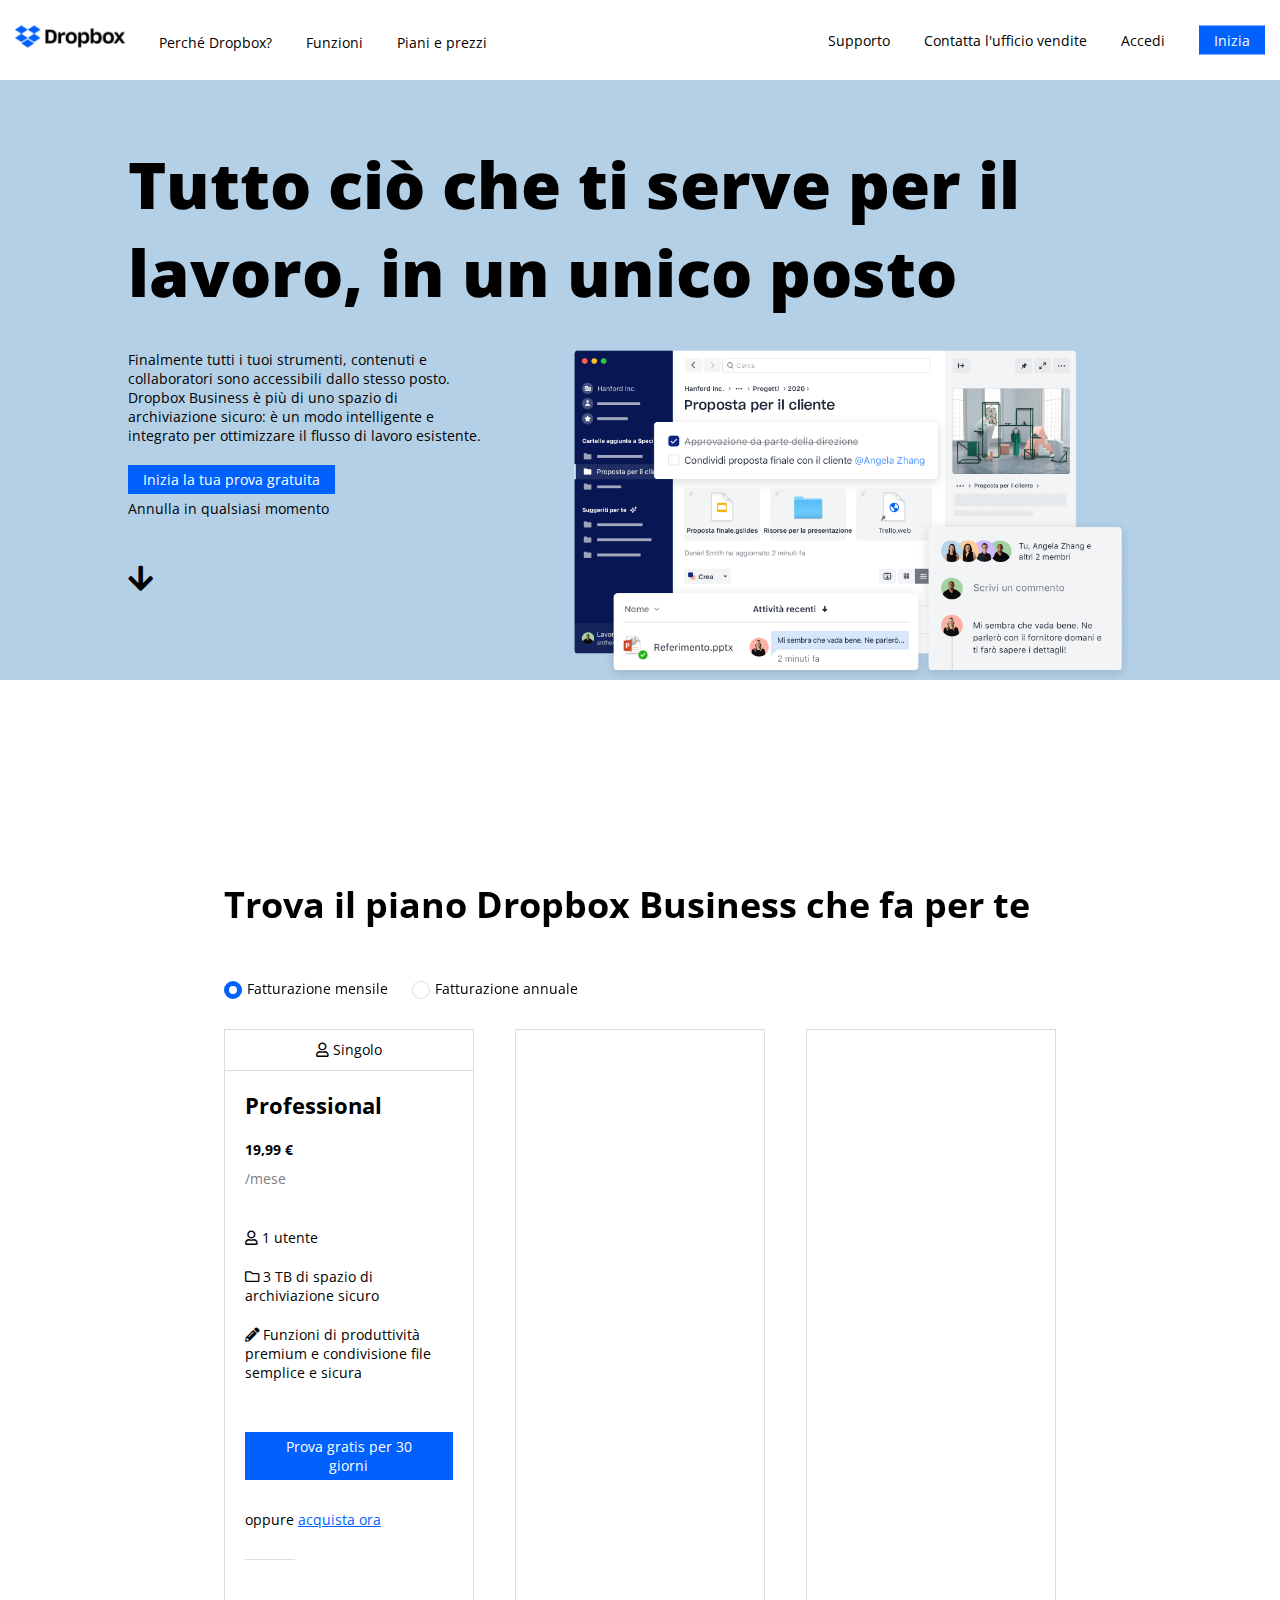
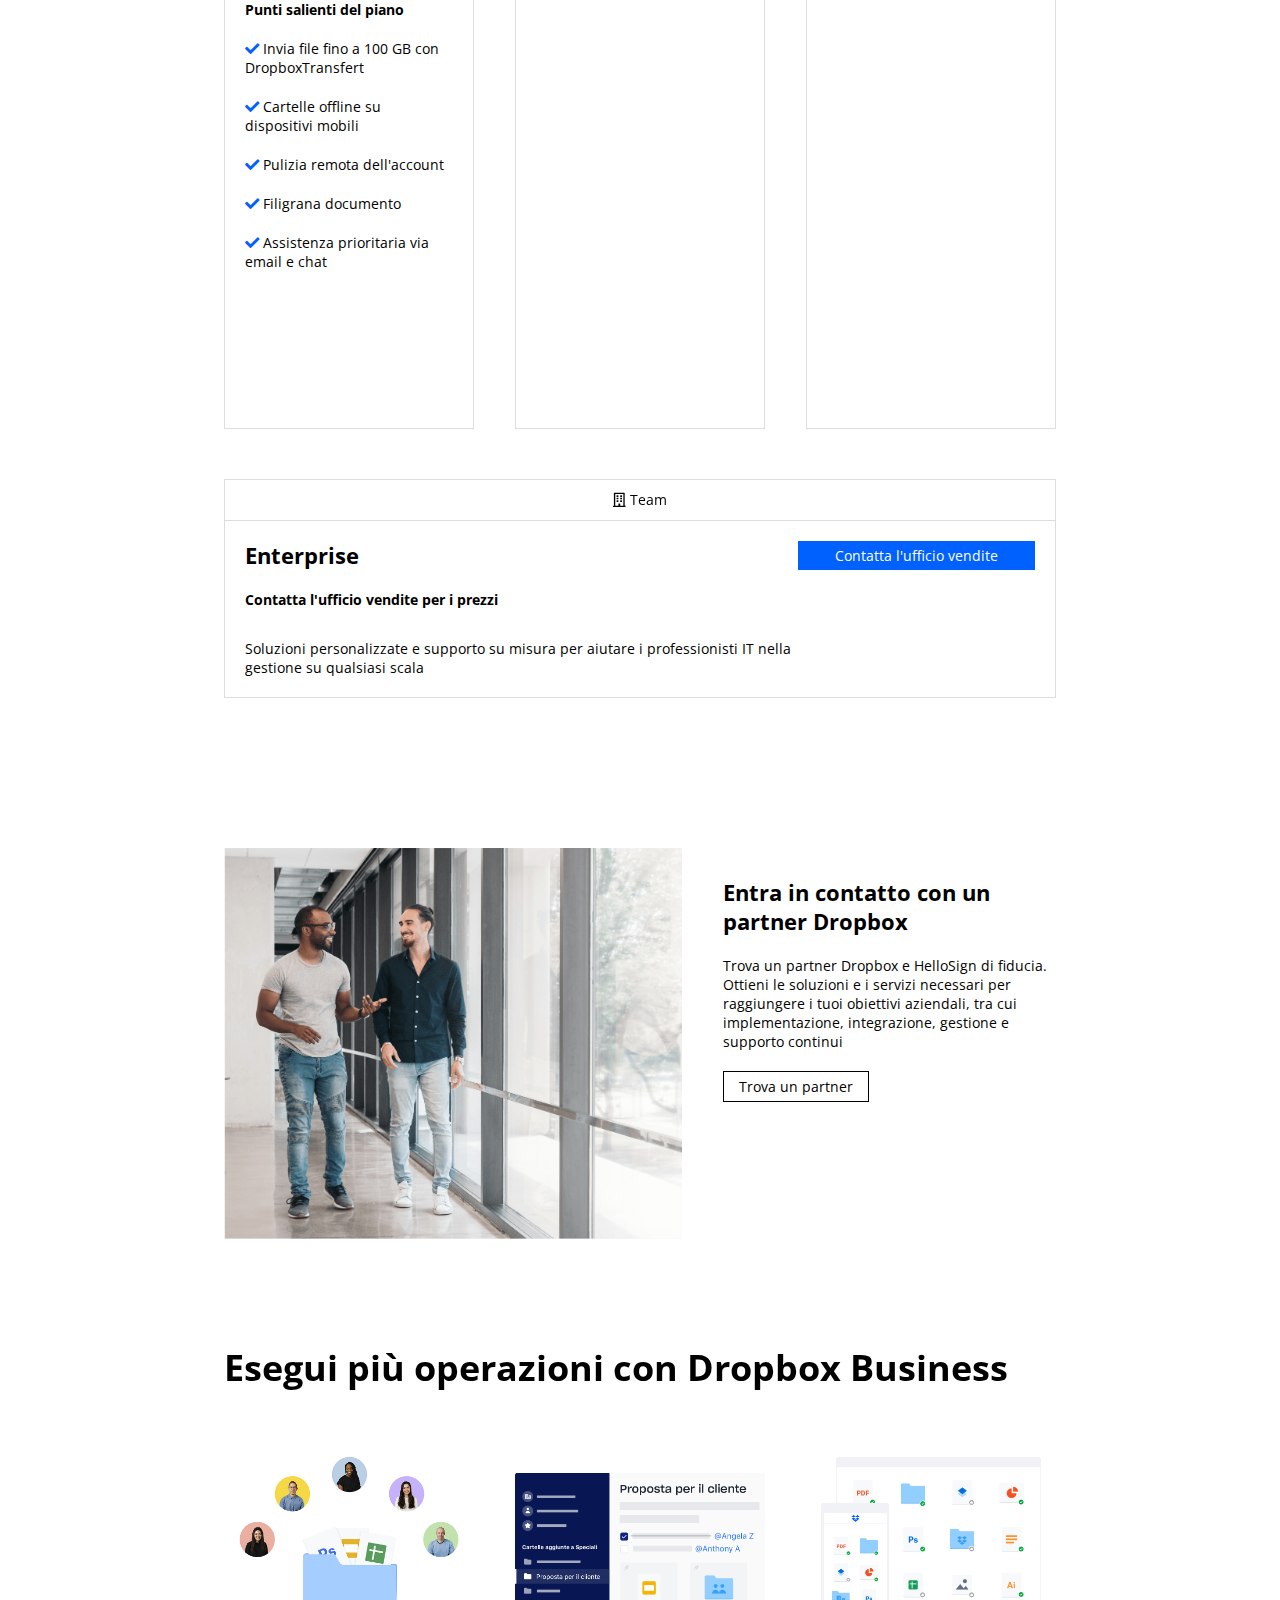
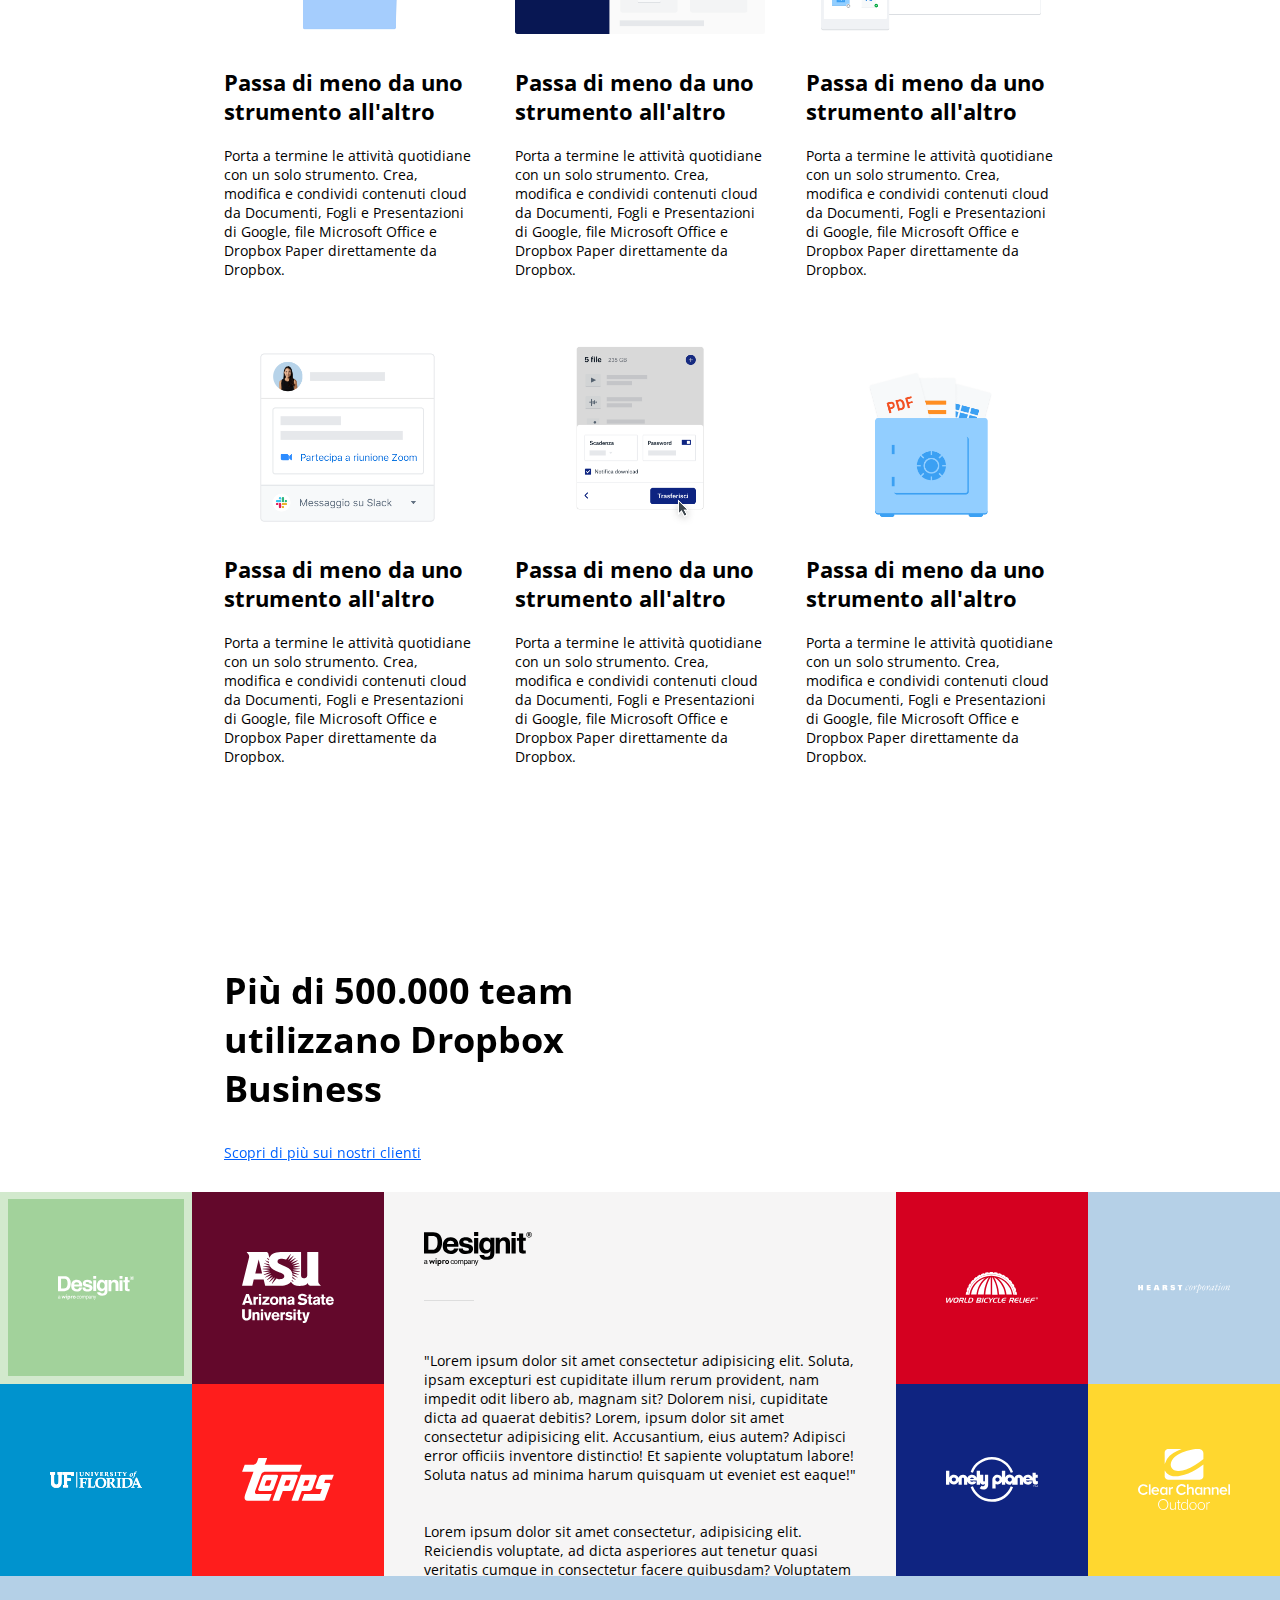
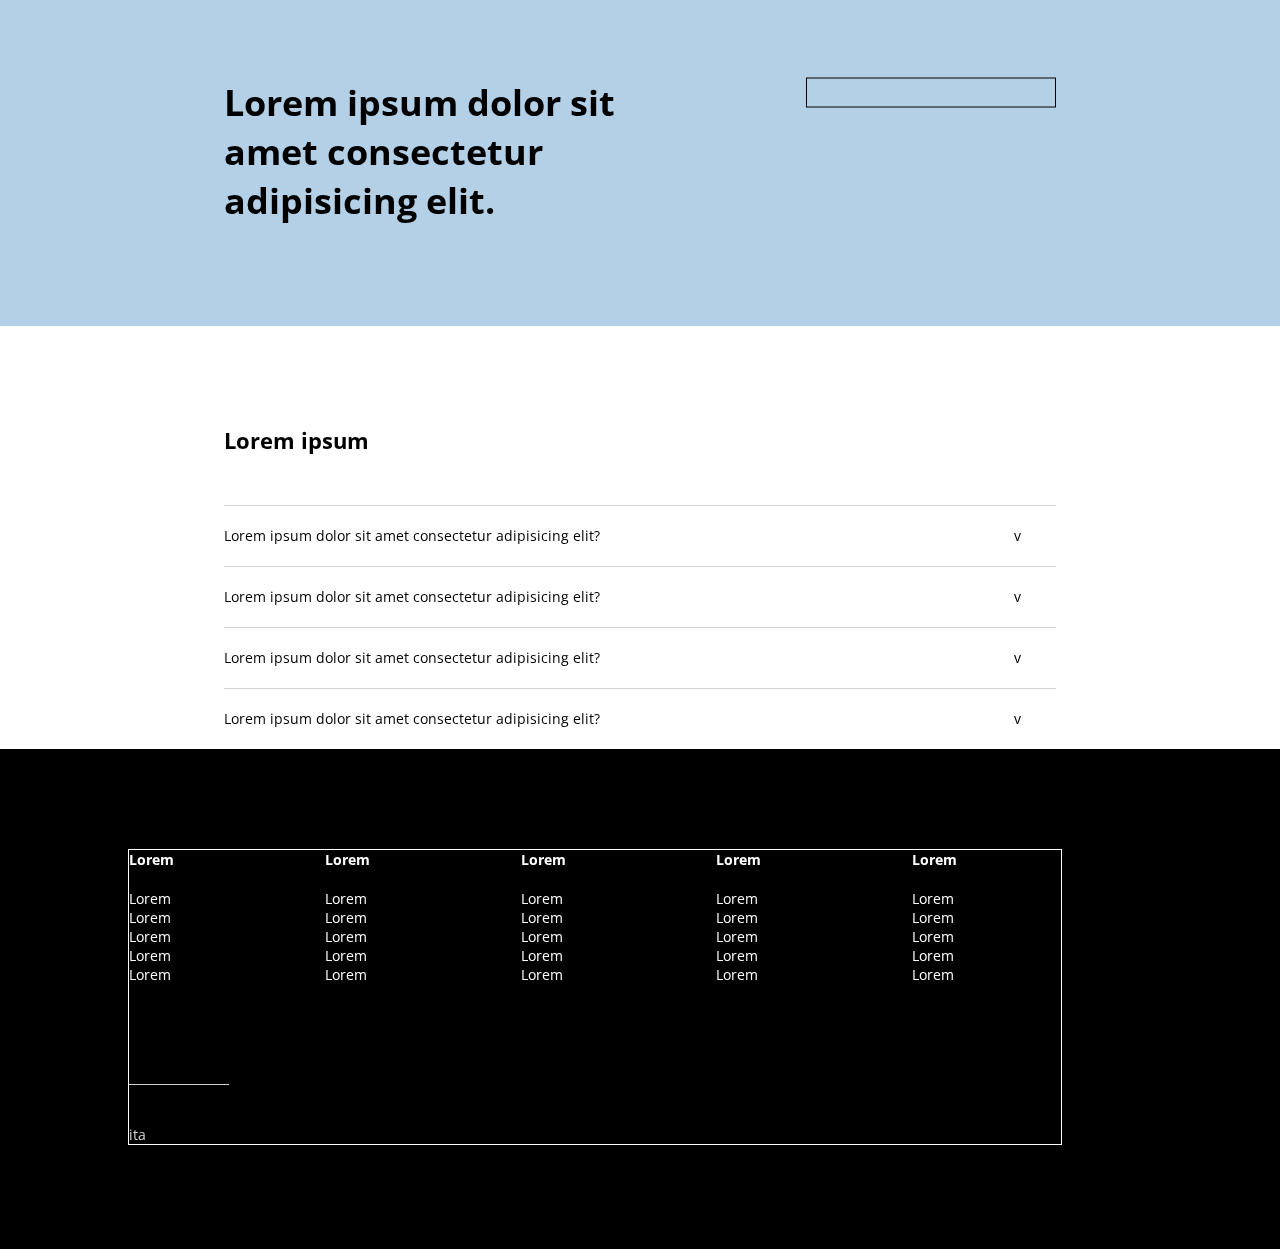
==== commit c1bd79bf: "colore svg cambiato + section clients completata" ====
--- a/index.html
+++ b/index.html
@@ -282,66 +282,66 @@
 
 
         <section id="clients">
-            <div class="container">
-                <h2>Lorem ipsum dolor sit amet consectetur adipisicing elit. Officiis totam recusandae dignissimos</h2>
-                <a href="#">Lorem ipsum dolor sit amet</a>
-            </div>
-
+            <div class="container pt-200px">
+                <h2>Pi&ugrave; di 500.000 team utilizzano Dropbox Business</h2>
+                <a class="blue-link mt-30px mb-30px" href="#">Scopri di più sui nostri clienti</a>
+            </div>
             
-                <div class="row">
-                    <div class="column side">
-                        <div class="client-logo">
-
-                        </div>
-
-                        <div class="client-logo">
-
-                        </div>
-
-                        <div class="client-logo">
-
-                        </div>
-
-                        <div class="client-logo">
-
-                        </div>
-                    </div>
-
-                    <div class="column middle">
-                        <div class="img">
-                        </div>
-                        
-                        <p>
-                            Lorem ipsum dolor sit amet consectetur adipisicing elit. Soluta, ipsam excepturi est cupiditate illum rerum provident, nam impedit odit libero ab, magnam sit? Dolorem nisi, cupiditate dicta ad quaerat debitis?
-                            Lorem, ipsum dolor sit amet consectetur adipisicing elit. Accusantium, eius autem? Adipisci error officiis inventore distinctio! Et sapiente voluptatum labore! Soluta natus ad minima harum quisquam ut eveniet est eaque!
-                            Lorem ipsum dolor sit amet consectetur, adipisicing elit. Reiciendis voluptate, ad dicta asperiores aut tenetur quasi veritatis cumque in consectetur facere quibusdam? Voluptatem assumenda error quos nulla. Porro, temporibus tenetur.
-                            Lorem ipsum dolor sit amet consectetur adipisicing elit. Facilis ad voluptate accusantium sunt voluptatum at, fuga repellat reiciendis. Vel adipisci, doloremque eveniet autem impedit eaque quo. Tempore molestias voluptas impedit?
-                            Lorem ipsum dolor, sit amet consectetur adipisicing elit. Amet reprehenderit placeat quo, minima accusantium, aliquam delectus excepturi ratione aliquid dolor quis maxime mollitia sed, exercitationem architecto? Corporis consequuntur mollitia minima.
-                            Lorem ipsum dolor sit amet consectetur adipisicing elit. Perspiciatis impedit voluptates illum in perferendis deleniti nulla enim ut, minus harum cum eligendi quas a, eum aliquam non veritatis aliquid amet!
-                            Lorem ipsum dolor sit amet consectetur adipisicing elit. Nemo vitae autem quia quisquam laborum suscipit omnis reiciendis dignissimos magnam corrupti odio impedit voluptate, quis exercitationem. Mollitia ad tenetur cupiditate? Reprehenderit.
-                            Lorem ipsum dolor sit amet consectetur adipisicing elit. Commodi obcaecati veniam, est eius libero inventore velit aperiam error voluptatem sunt autem optio odit repellat, dolor ullam nulla soluta mollitia. Odio?
-                            Lorem ipsum dolor sit amet consectetur adipisicing elit. Illo qui quia, cumque dolore nihil eum, veritatis recusandae expedita molestias porro itaque, obcaecati commodi et soluta temporibus sunt. Saepe, ab iste?
-                        </p>
-                    </div>
-
-                    <div class="column side">
-                        <div class="client-logo">
-
-                        </div>
-
-                        <div class="client-logo">
-
-                        </div>
-
-                        <div class="client-logo">
-
-                        </div>
-
-                        <div class="client-logo">
-
-                        </div>
-                    </div>
-                </div>
+            <div class="row">
+                <div class="column side">
+                    <div class="logo-box" id="designit">
+                        <img src="img/designit.svg" alt="">
+                    </div>
+
+                    <div class="logo-box" id="asu">
+                        <img src="img/arizona_state_university.svg" alt="">
+                    </div>
+
+                    <div class="logo-box" id="uf">
+                        <img src="img/university_of_florida.svg" alt="">
+                    </div>
+
+                    <div class="logo-box" id="topps">
+                        <img src="img/topps.svg" alt="">
+                    </div>
+                </div>
+
+                <div class="column middle">
+                    <img class="client-logo mb-30px" src="img/designit-black.svg" alt="">
+
+                    <div class="hr mb-50px"></div>
+                    
+                    <p>
+                        "Lorem ipsum dolor sit amet consectetur adipisicing elit. Soluta, ipsam excepturi est cupiditate illum rerum provident, nam impedit odit libero ab, magnam sit? Dolorem nisi, cupiditate dicta ad quaerat debitis?
+                        Lorem, ipsum dolor sit amet consectetur adipisicing elit. Accusantium, eius autem? Adipisci error officiis inventore distinctio! Et sapiente voluptatum labore! Soluta natus ad minima harum quisquam ut eveniet est eaque!"<br><br><br>
+                        Lorem ipsum dolor sit amet consectetur, adipisicing elit. Reiciendis voluptate, ad dicta asperiores aut tenetur quasi veritatis cumque in consectetur facere quibusdam? Voluptatem assumenda error quos nulla. Porro, temporibus tenetur.
+                        Lorem ipsum dolor sit amet consectetur adipisicing elit. Facilis ad voluptate accusantium sunt voluptatum at, fuga repellat reiciendis. Vel adipisci, doloremque eveniet autem impedit eaque quo. Tempore molestias voluptas impedit?
+                        Lorem ipsum dolor, sit amet consectetur adipisicing elit. Amet reprehenderit placeat quo, minima accusantium, aliquam delectus excepturi ratione aliquid dolor quis maxime mollitia sed, exercitationem architecto? Corporis consequuntur mollitia minima.
+                        Lorem ipsum dolor sit amet consectetur adipisicing elit. Perspiciatis impedit voluptates illum in perferendis deleniti nulla enim ut, minus harum cum eligendi quas a, eum aliquam non veritatis aliquid amet!
+                        Lorem ipsum dolor sit amet consectetur adipisicing elit. Nemo vitae autem quia quisquam laborum suscipit omnis reiciendis dignissimos magnam corrupti odio impedit voluptate, quis exercitationem. Mollitia ad tenetur cupiditate? Reprehenderit.
+                        Lorem ipsum dolor sit amet consectetur adipisicing elit. Commodi obcaecati veniam, est eius libero inventore velit aperiam error voluptatem sunt autem optio odit repellat, dolor ullam nulla soluta mollitia. Odio?
+                        Lorem ipsum dolor sit amet consectetur adipisicing elit. Illo qui quia, cumque dolore nihil eum, veritatis recusandae expedita molestias porro itaque, obcaecati commodi et soluta temporibus sunt. Saepe, ab iste?
+                    </p>
+                </div>
+
+                <div class="column side">
+                    <div class="logo-box" id="world-bicycle-relief">
+                        <img src="img/world_bicycle_relief.svg" alt="">
+                    </div>
+
+                    <div class="logo-box" id="hearst">
+                        <img src="img/hearst_corp.svg" alt="">
+                    </div>
+
+                    <div class="logo-box" id="lonely-planet">
+                        <img src="img/lonely_planet.svg" alt="">
+                    </div>
+
+                    <div class="logo-box" id="clear-channel">
+                        <img src="img/clear_channel.svg" alt="">
+                    </div>
+                </div>
+            </div>
             
         </section>
 
--- a/style.css
+++ b/style.css
@@ -42,6 +42,10 @@
     margin-top: 50px;
 }
 
+.mt-30px {
+    margin-top: 30px;
+}
+
 .mt-20px {
     margin-top: 20px;
 }
@@ -95,6 +99,11 @@
     color: inherit;
 }
 
+a.blue-link {
+    text-decoration: underline;
+    color: rgb(1, 97, 255);
+}
+
 .btn {
     padding: 5px 15px;
     text-align: center;
@@ -113,6 +122,11 @@
     color: #fff;
 }
 
+.hr {
+    width: 50px;
+    border-bottom: 1px solid #ddd;
+}
+
 
 /* fine regole comuni */
 
@@ -130,23 +144,6 @@
 }
 
     /* main */
-    #features .container {
-        border-color: rgb(98, 0, 255);
-    }
-
-    #features .img {
-        background-color: powderblue;
-    }
-    /* ****************** */
-    #clients .client-logo {
-        border: 1px solid white;
-    }
-
-    #clients .row {
-        height: 100%;
-        background-color: rgb(98, 9, 43);
-    }
-    /* ****************** */
     #cta .btn {
         height: 30px;
         border: 1px solid black;
@@ -300,16 +297,6 @@
     color: rgb(124, 124, 124);
 }
 
-#plans .column .plan-body .blue-link {
-    text-decoration: underline;
-    color: rgb(1, 97, 255);
-}
-
-#plans .column .plan-body .hr {
-    width: 50px;
-    border-bottom: 1px solid #ddd;
-}
-
 #plans .column .plan-body ul {
     list-style: none;
 }
@@ -360,16 +347,8 @@
 }
 
 /* section clients */
-#clients .container {
-    padding-top: 200px;
-}
-
 #clients h2 {
-    width: 50%;
-}
-
-#clients a {
-    margin: 30px 0px;
+    width: 55%;
 }
 
 #clients .column {
@@ -388,12 +367,59 @@
     padding: 40px;
 }
 
-#clients .client-logo {
+#clients .logo-box {
     float: left;
     width: 15vw;
     height: 15vw;
 }
 
+#clients .logo-box img {
+    width: 100%;
+    height: 100%;
+    object-fit: contain;
+    padding: 0px 50px;
+}
+
+#designit img {
+    background-color: rgb(162, 210, 155);
+}
+
+#designit {
+    background-color: rgb(210, 233, 205);
+    padding: 2%;
+}
+
+#asu {
+    background-color: rgb(99, 8, 43);
+}
+
+#uf {
+    background-color: rgb(0, 147, 206);
+}
+
+#topps {
+    background-color: rgb(255, 29, 28);
+}
+
+#world-bicycle-relief {
+    background-color: rgb(213, 0, 32);
+}
+
+#hearst {
+    background-color: rgb(181, 208, 231);
+}
+
+#lonely-planet {
+    background-color: rgb(15, 36, 129);
+}
+
+#clear-channel {
+    background-color: rgb(255, 215, 47);
+}
+
+#clients .column.middle .client-logo {
+    width: 25%;
+}
 
 /* section cta */
 #cta {
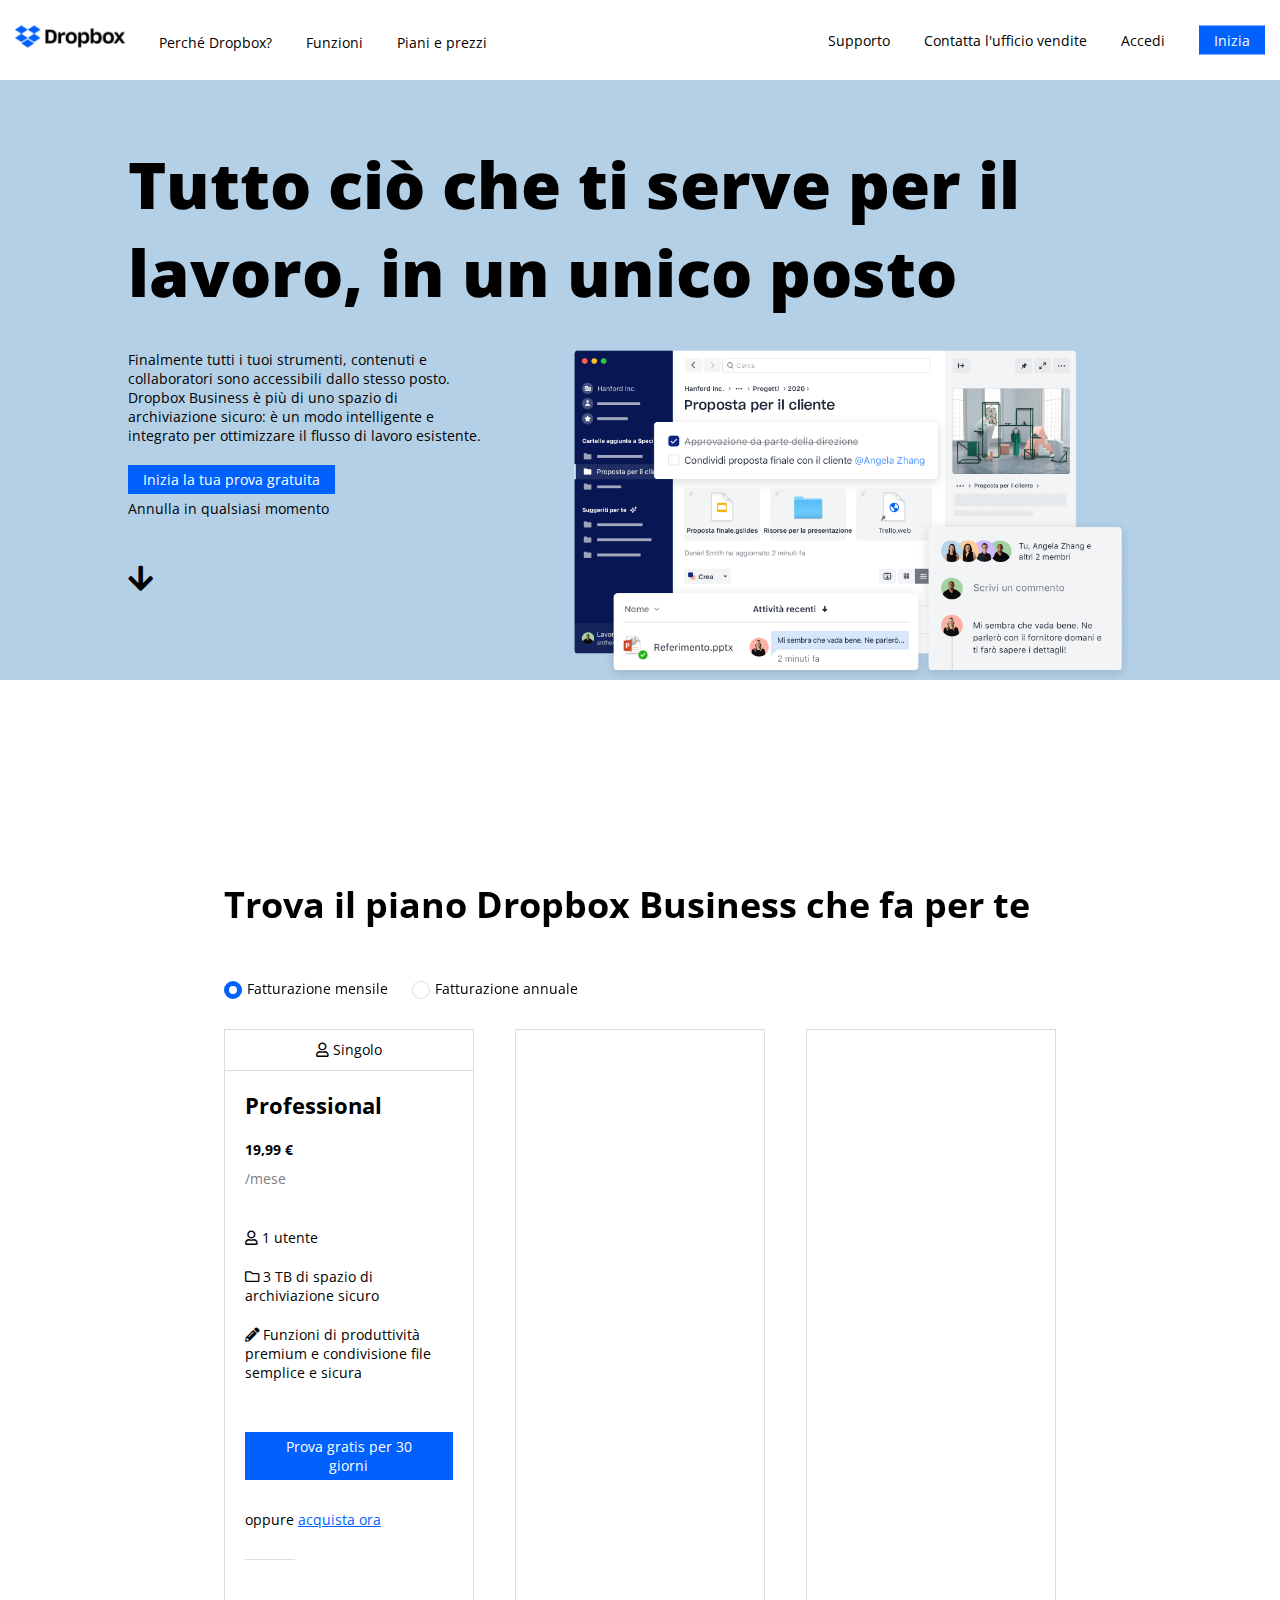
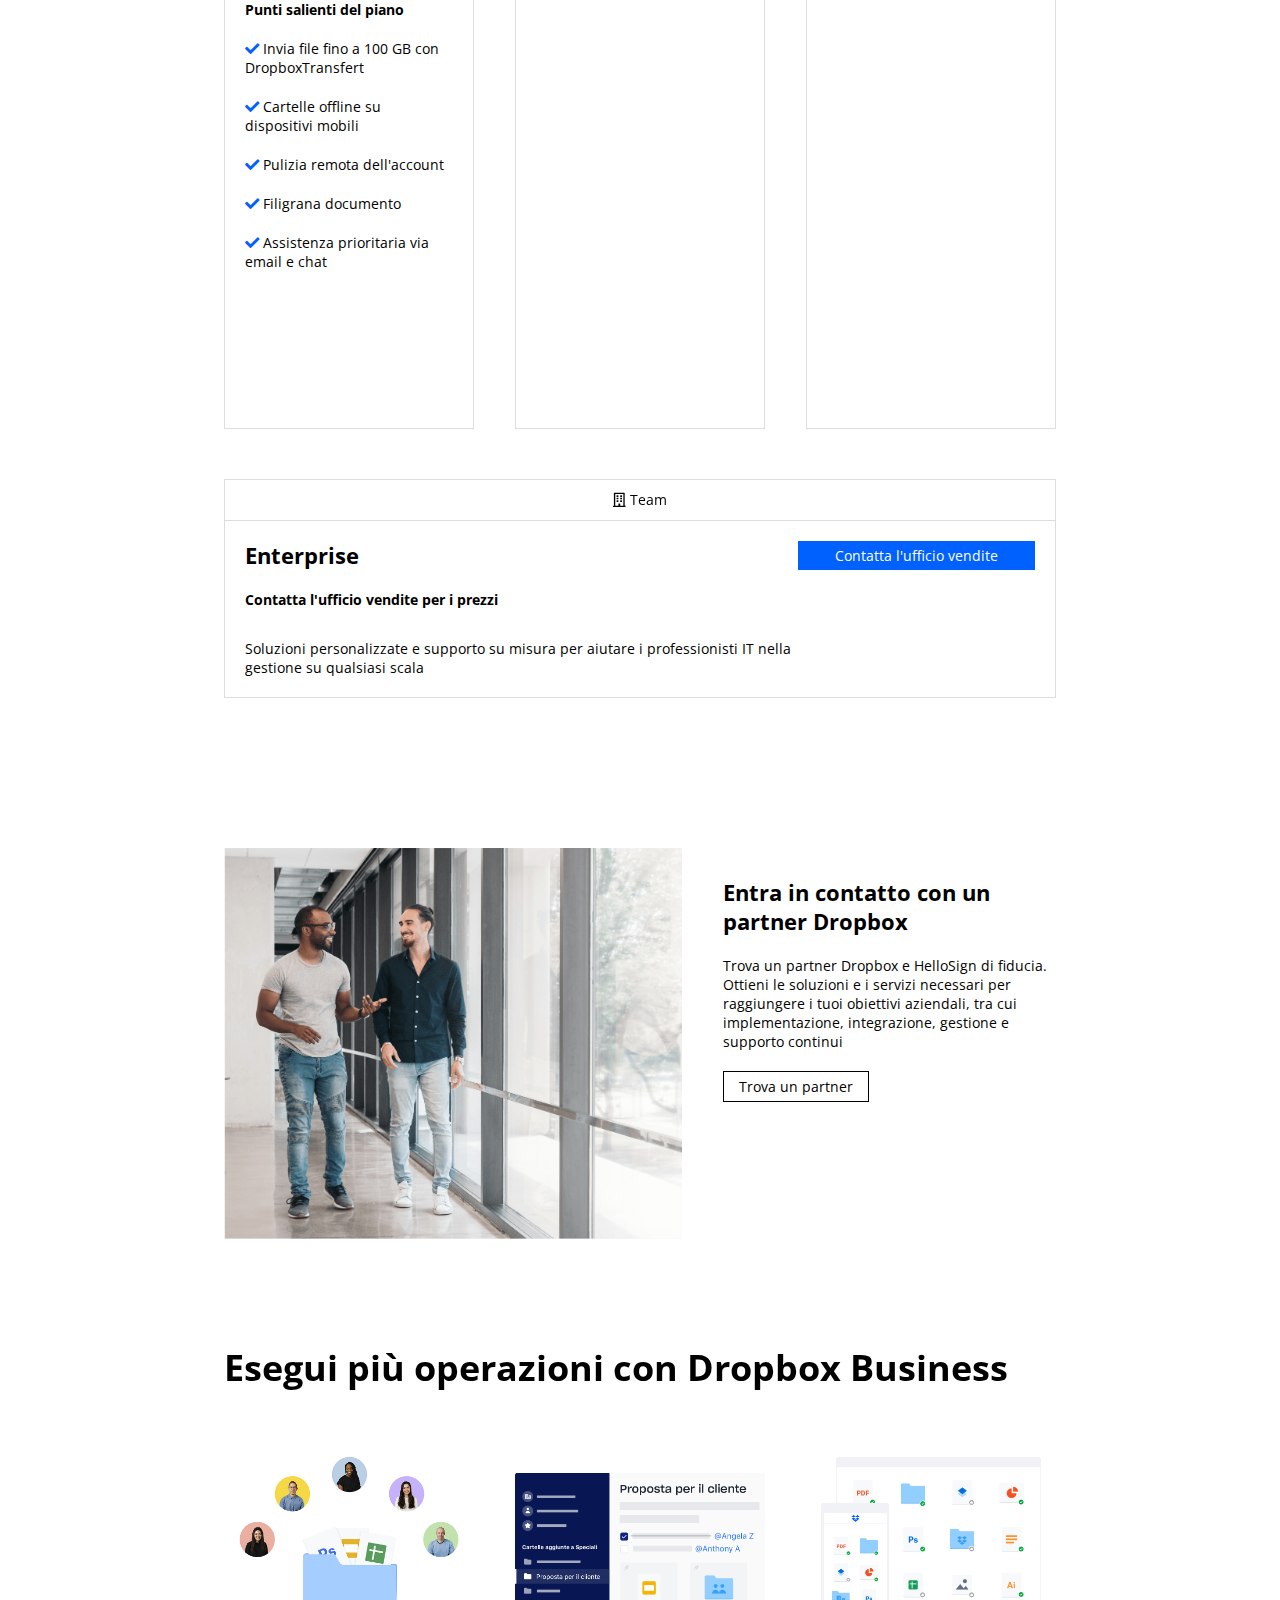
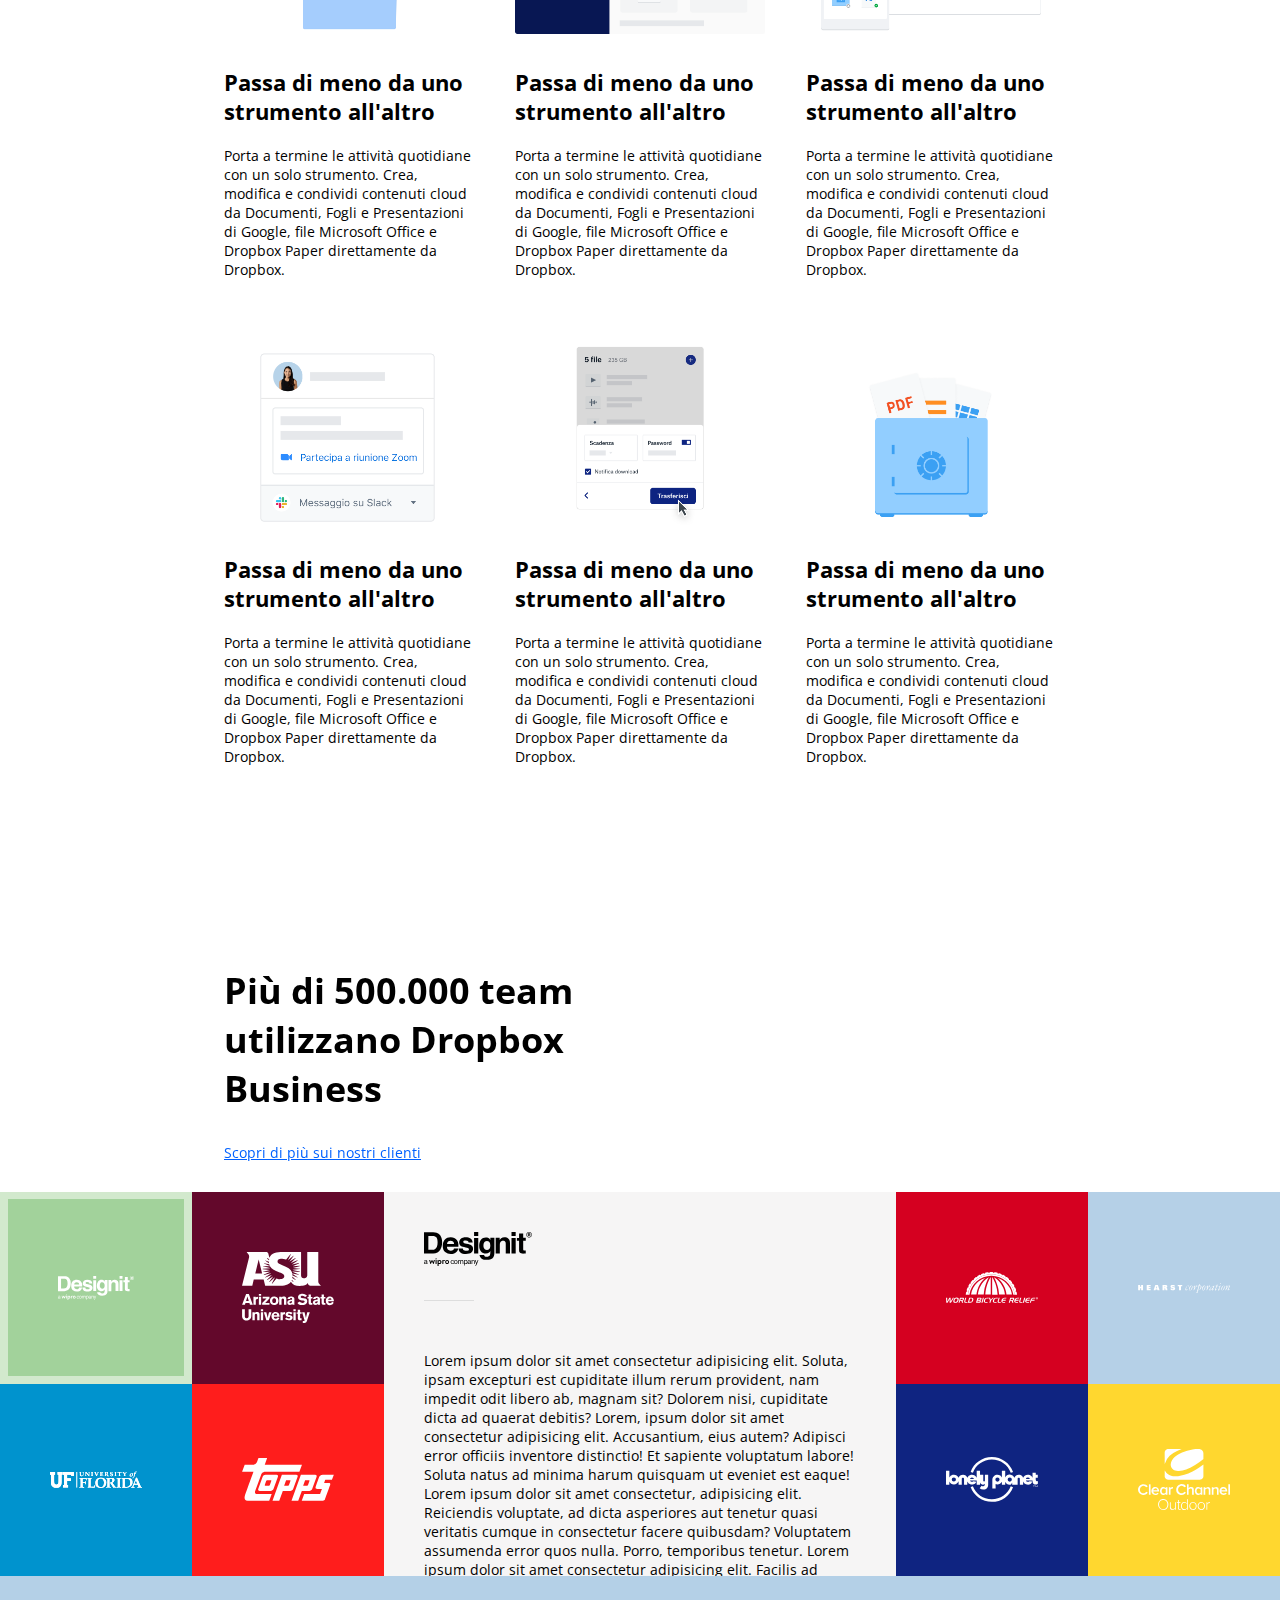
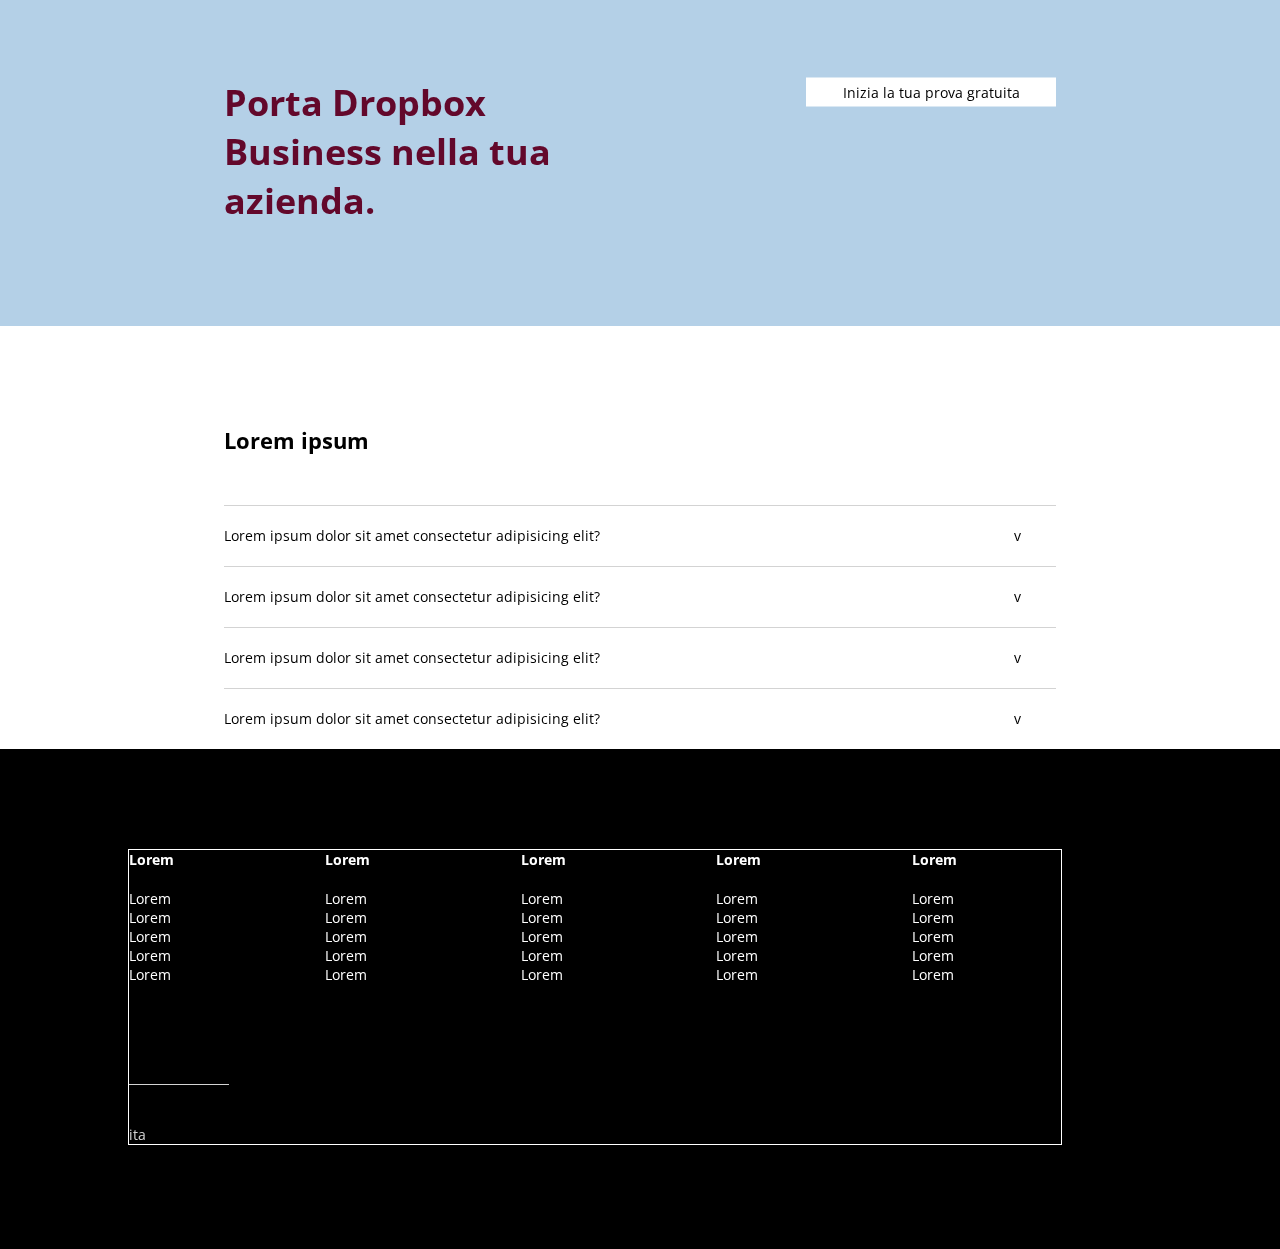
==== commit 3c5c7ef0: "section cta completata" ====
--- a/index.html
+++ b/index.html
@@ -312,10 +312,11 @@
                     <div class="hr mb-50px"></div>
                     
                     <p>
-                        "Lorem ipsum dolor sit amet consectetur adipisicing elit. Soluta, ipsam excepturi est cupiditate illum rerum provident, nam impedit odit libero ab, magnam sit? Dolorem nisi, cupiditate dicta ad quaerat debitis?
-                        Lorem, ipsum dolor sit amet consectetur adipisicing elit. Accusantium, eius autem? Adipisci error officiis inventore distinctio! Et sapiente voluptatum labore! Soluta natus ad minima harum quisquam ut eveniet est eaque!"<br><br><br>
+                        Lorem ipsum dolor sit amet consectetur adipisicing elit. Soluta, ipsam excepturi est cupiditate illum rerum provident, nam impedit odit libero ab, magnam sit? Dolorem nisi, cupiditate dicta ad quaerat debitis?
+                        Lorem, ipsum dolor sit amet consectetur adipisicing elit. Accusantium, eius autem? Adipisci error officiis inventore distinctio! Et sapiente voluptatum labore! Soluta natus ad minima harum quisquam ut eveniet est eaque!
                         Lorem ipsum dolor sit amet consectetur, adipisicing elit. Reiciendis voluptate, ad dicta asperiores aut tenetur quasi veritatis cumque in consectetur facere quibusdam? Voluptatem assumenda error quos nulla. Porro, temporibus tenetur.
                         Lorem ipsum dolor sit amet consectetur adipisicing elit. Facilis ad voluptate accusantium sunt voluptatum at, fuga repellat reiciendis. Vel adipisci, doloremque eveniet autem impedit eaque quo. Tempore molestias voluptas impedit?
+                        <br><br><br>
                         Lorem ipsum dolor, sit amet consectetur adipisicing elit. Amet reprehenderit placeat quo, minima accusantium, aliquam delectus excepturi ratione aliquid dolor quis maxime mollitia sed, exercitationem architecto? Corporis consequuntur mollitia minima.
                         Lorem ipsum dolor sit amet consectetur adipisicing elit. Perspiciatis impedit voluptates illum in perferendis deleniti nulla enim ut, minus harum cum eligendi quas a, eum aliquam non veritatis aliquid amet!
                         Lorem ipsum dolor sit amet consectetur adipisicing elit. Nemo vitae autem quia quisquam laborum suscipit omnis reiciendis dignissimos magnam corrupti odio impedit voluptate, quis exercitationem. Mollitia ad tenetur cupiditate? Reprehenderit.
@@ -349,9 +350,9 @@
         <section id="cta">
             <div class="container">
                 <div class="wrap">
-                    <h2>Lorem ipsum dolor sit amet consectetur adipisicing elit.</h2>
-
-                    <a class="btn large" href="#"></a>
+                    <h2>Porta Dropbox Business nella tua azienda.</h2>
+
+                    <a class="large white btn" href="#">Inizia la tua prova gratuita</a>
                 </div>
             </div>
         </section>
--- a/style.css
+++ b/style.css
@@ -115,6 +115,7 @@
 
 .btn.white {
     border: 1px solid black;
+    background-color: #fff;
 }
 
 .btn.blue {
@@ -143,12 +144,6 @@
     border-right: 2px solid black; */
 }
 
-    /* main */
-    #cta .btn {
-        height: 30px;
-        border: 1px solid black;
-    }
-    
     /* footer */
     footer .container {
         border: 1px solid white;
@@ -441,12 +436,14 @@
 
 #cta h2 {
     width: 50%;
-    display: inline-block;
+    float: left;
+    color: rgb(99, 8, 43);
 }
 
 #cta .btn {
     width: 30%;
     float: right;
+    border: none;
 }
 
 /* section faq */
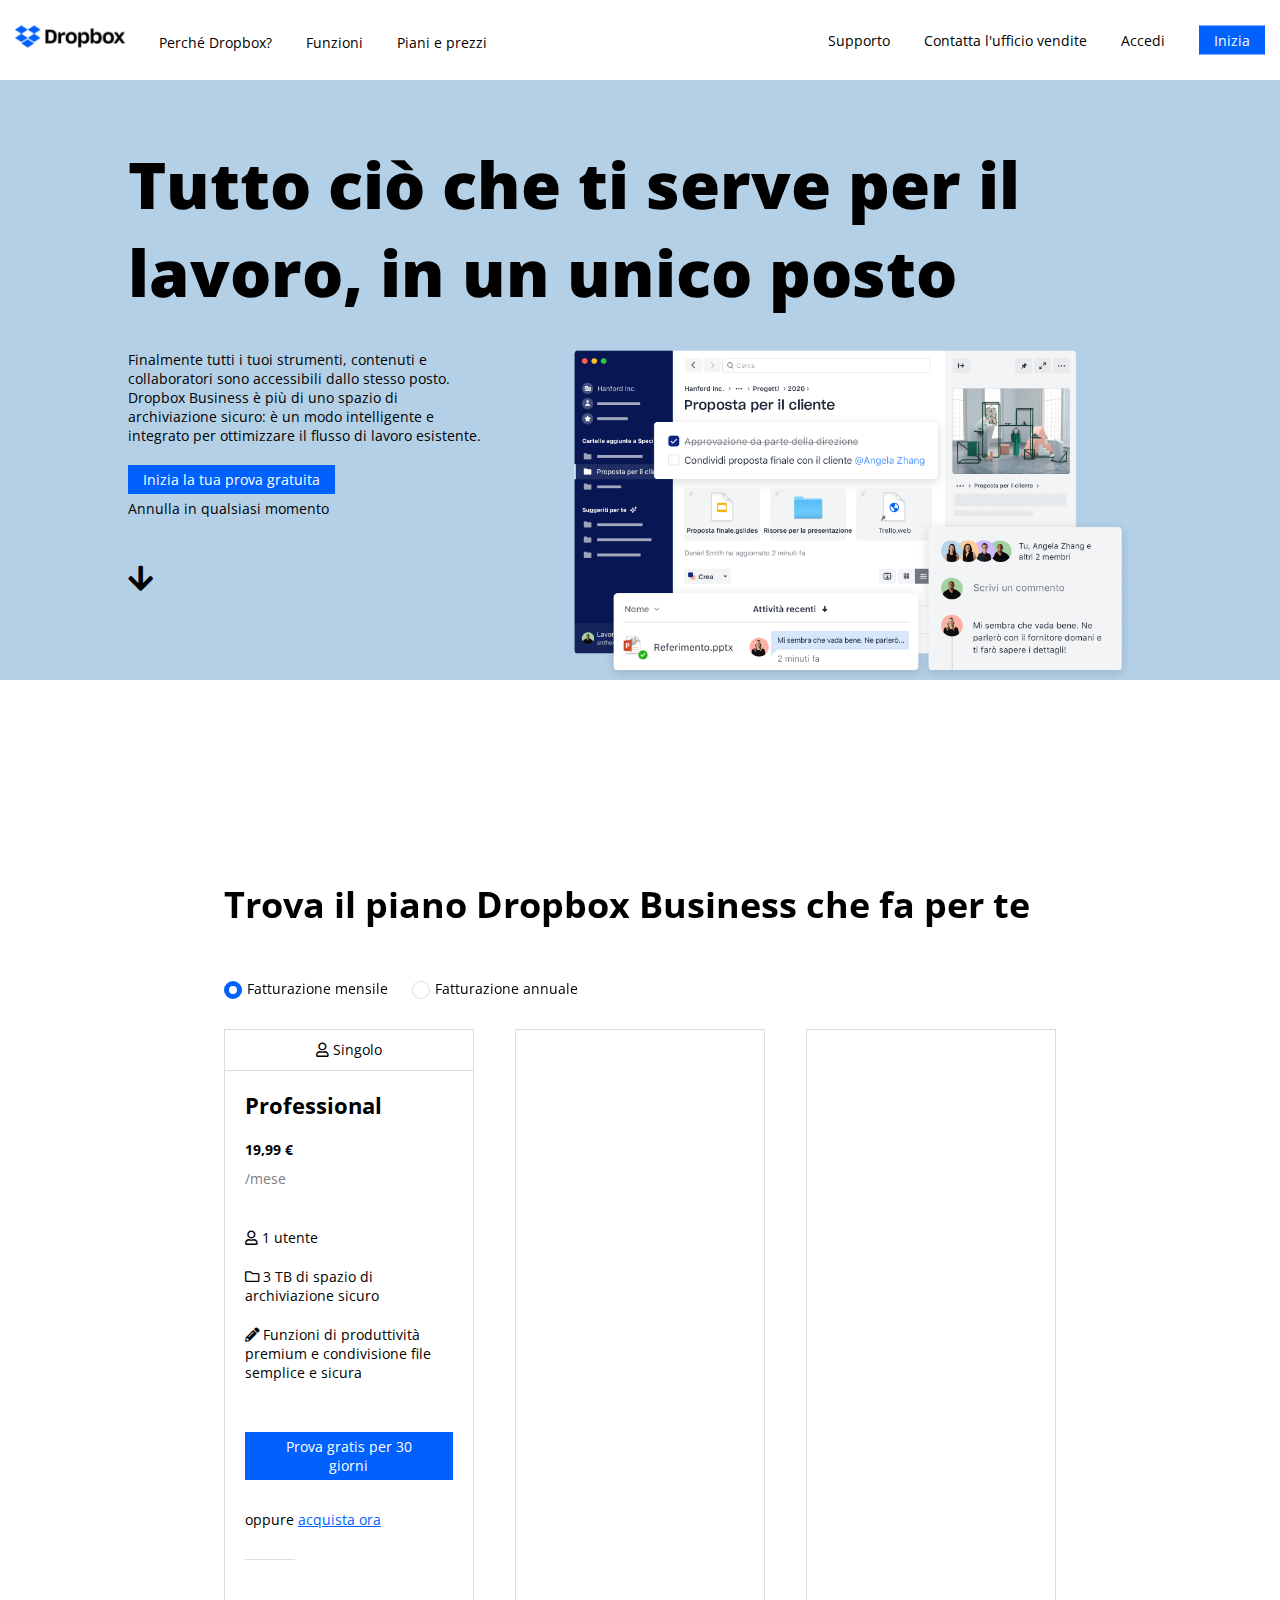
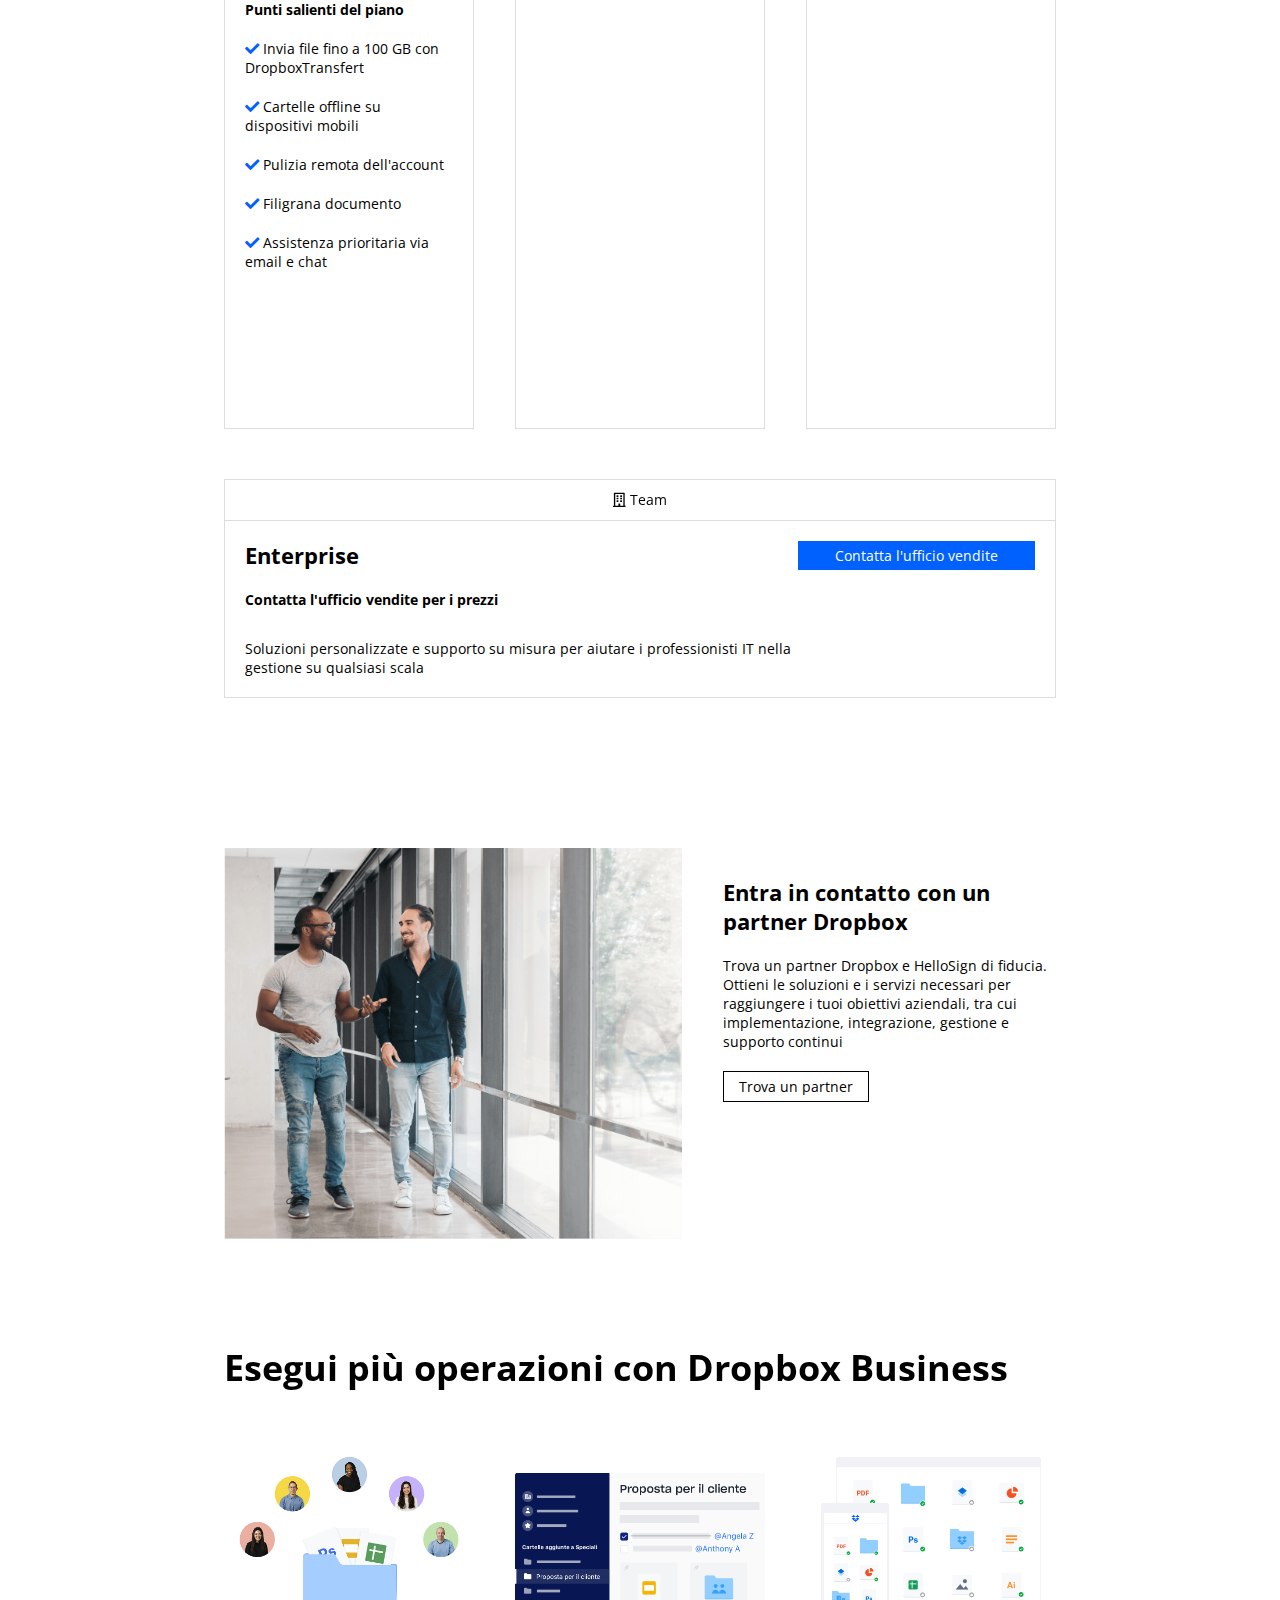
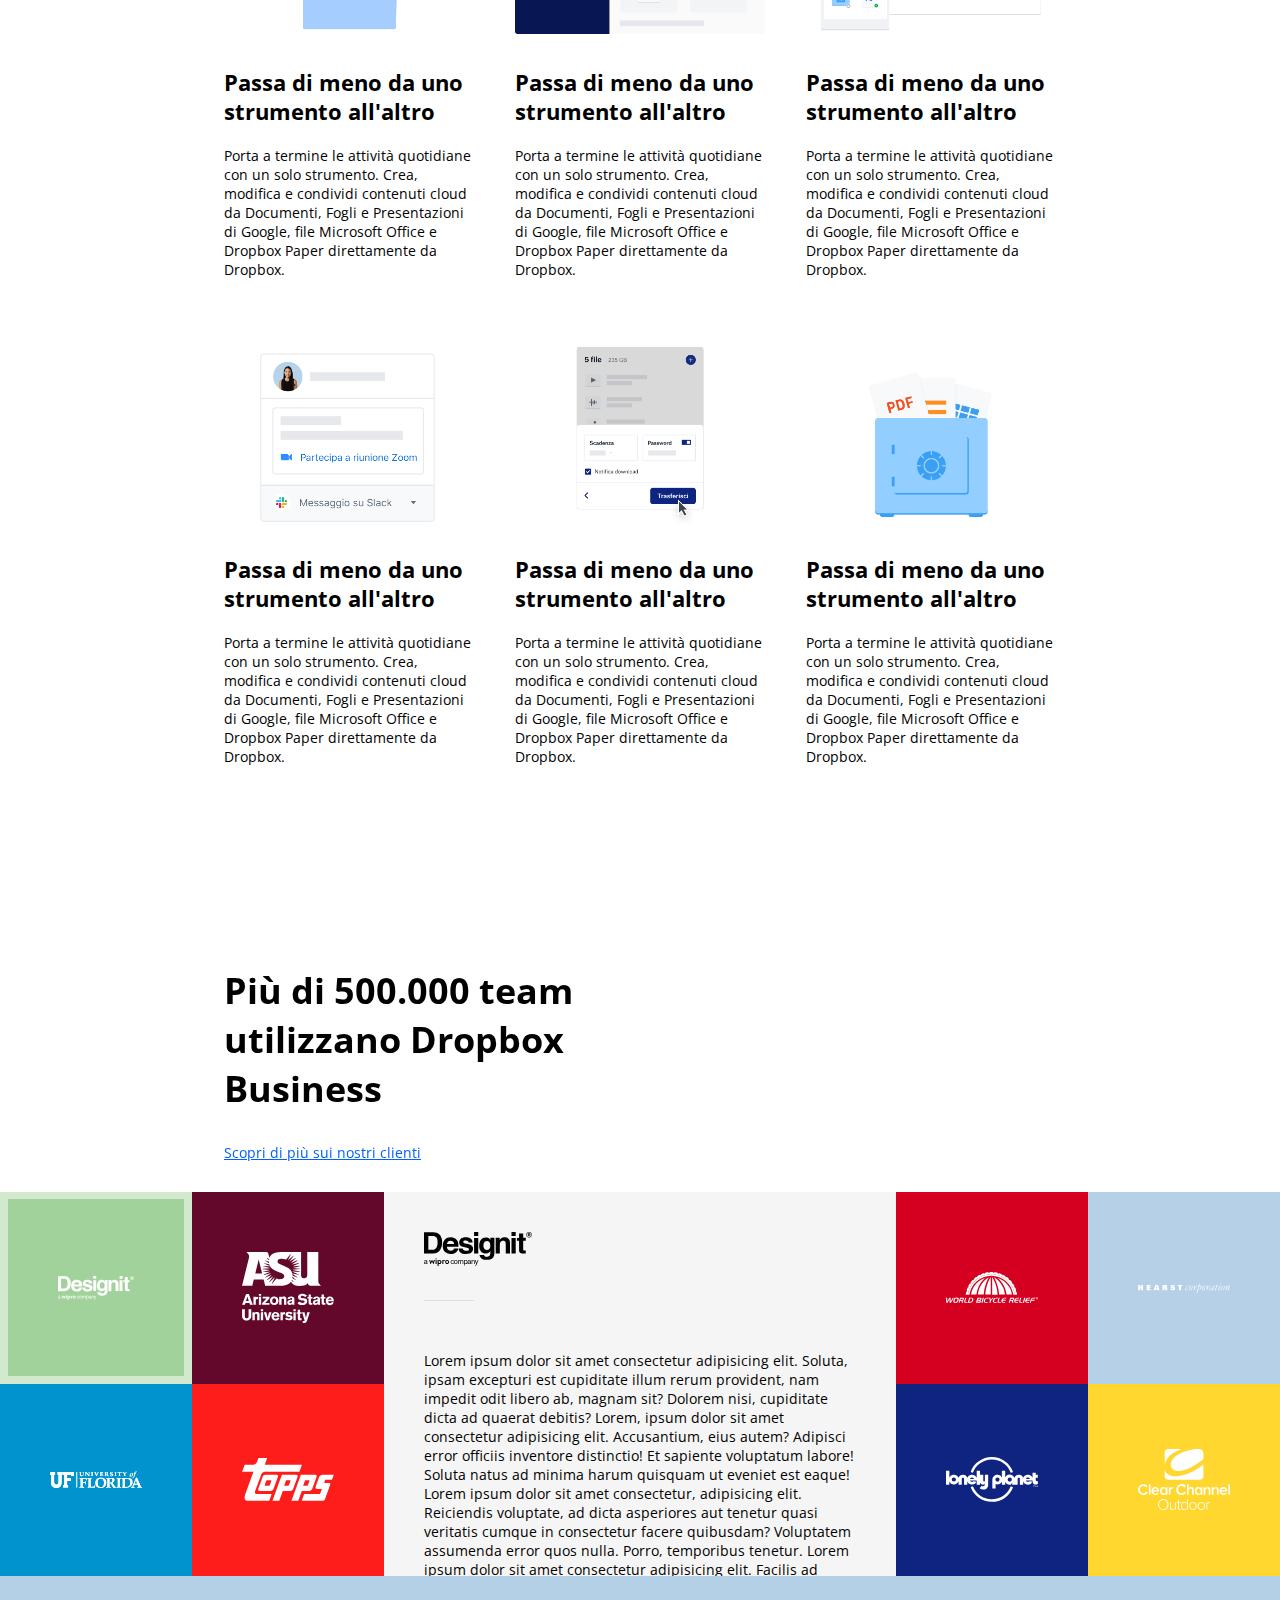
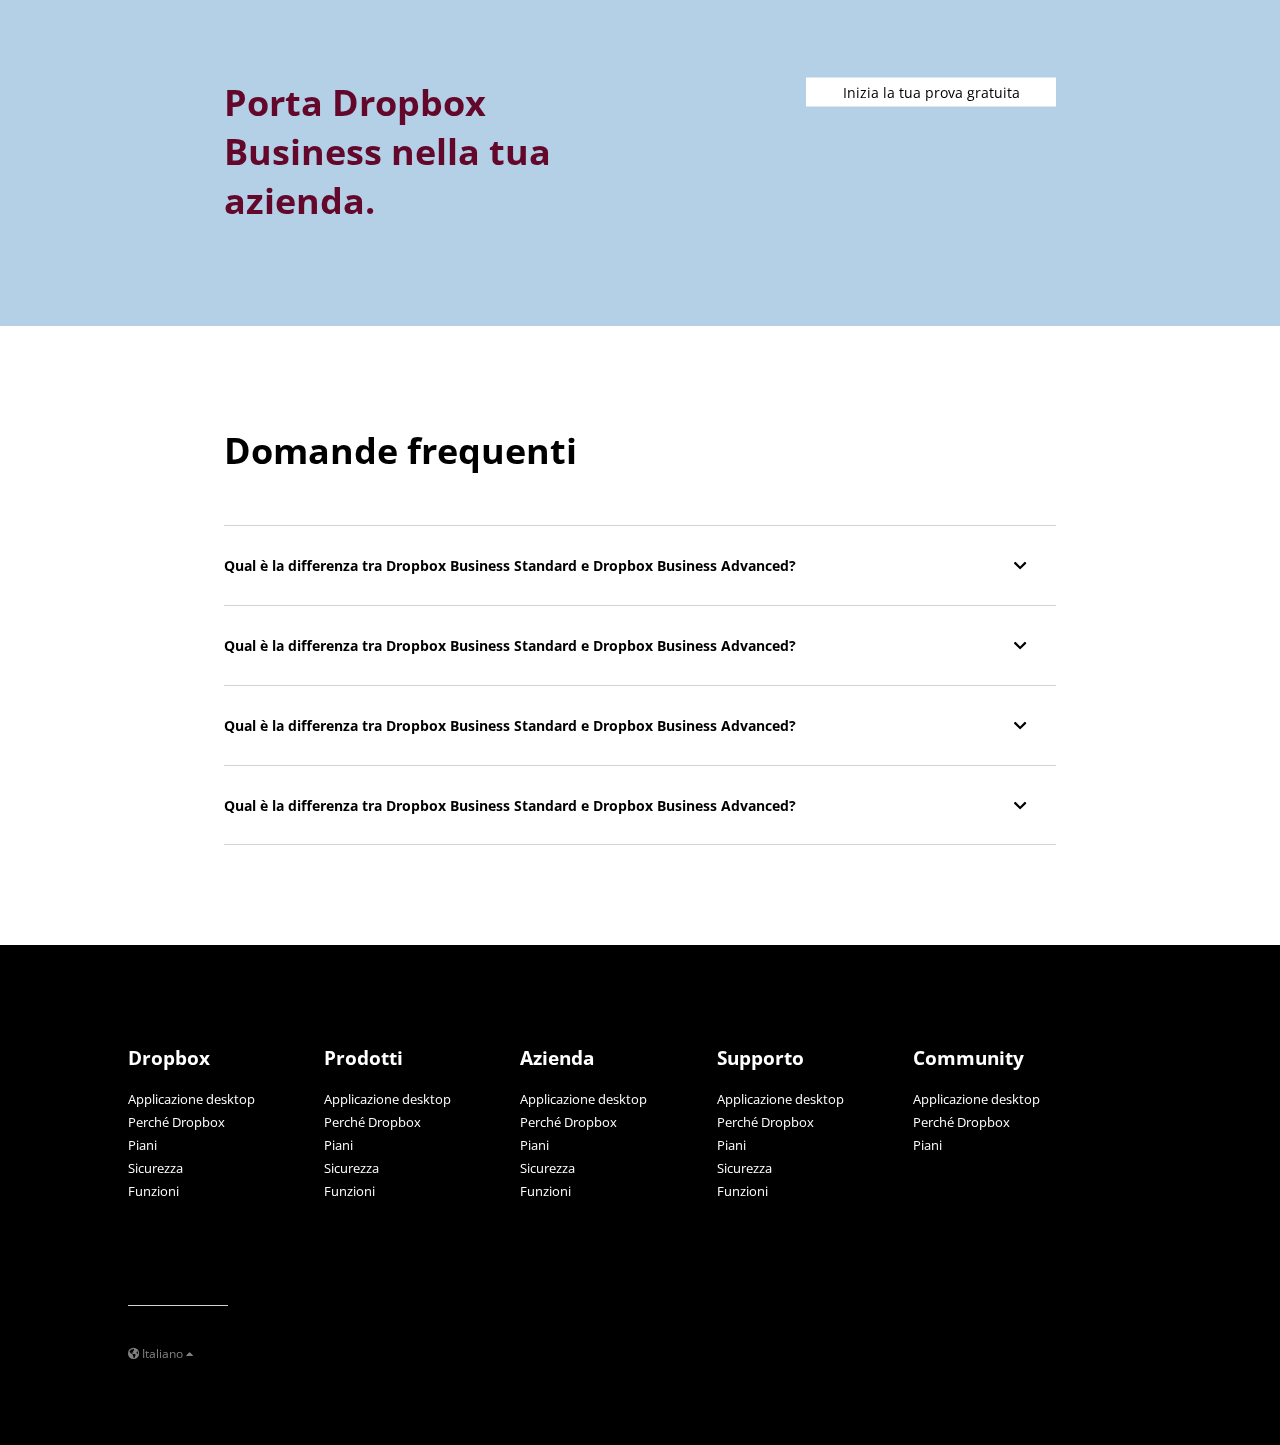
==== commit 5843cbd3: "footer completato" ====
--- a/index.html
+++ b/index.html
@@ -109,7 +109,7 @@
                             <a class="blue large btn mb-30px" href="#">Prova gratis per 30 giorni</a>
                             <p class="mb-30px">oppure <a class="blue-link" href="#">acquista ora</a></p>
 
-                            <div class="hr mb-40px"></div>
+                            <div class="short-hr mb-40px"></div>
 
                             <p class="bold mb-20px">Punti salienti del piano</p>
                             <ul>
@@ -309,7 +309,7 @@
                 <div class="column middle">
                     <img class="client-logo mb-30px" src="img/designit-black.svg" alt="">
 
-                    <div class="hr mb-50px"></div>
+                    <div class="short-hr mb-50px"></div>
                     
                     <p>
                         Lorem ipsum dolor sit amet consectetur adipisicing elit. Soluta, ipsam excepturi est cupiditate illum rerum provident, nam impedit odit libero ab, magnam sit? Dolorem nisi, cupiditate dicta ad quaerat debitis?
@@ -359,129 +359,105 @@
 
 
         <section id="faq">
-            <div class="container">
-                <h3>Lorem ipsum</h3>
+            <div class="container pt-100px">
+                <h2 class="mb-50px">Domande frequenti</h3>
 
                 <div class="row">
-                    <div class="question">
-                        <div class="txt">
-                            Lorem ipsum dolor sit amet consectetur adipisicing elit?
-                        </div>
-    
-                        <div class="arrow">
-                            v
-                        </div>
-                    </div>
+                    <span class="question bold">Qual &egrave; la differenza tra Dropbox Business Standard e Dropbox Business Advanced?</span>
+
+                    <span class="arrow"><i class="fas fa-chevron-down"></i></span>
                 </div>
 
                 <div class="row">
-                    <div class="question">
-                        <div class="txt">
-                            Lorem ipsum dolor sit amet consectetur adipisicing elit?
-                        </div>
-    
-                        <div class="arrow">
-                            v
-                        </div>
-                    </div>
+                    <span class="question bold">Qual &egrave; la differenza tra Dropbox Business Standard e Dropbox Business Advanced?</span>
+
+                    <span class="arrow"><i class="fas fa-chevron-down"></i></span>
                 </div>
 
                 <div class="row">
-                    <div class="question">
-                        <div class="txt">
-                            Lorem ipsum dolor sit amet consectetur adipisicing elit?
-                        </div>
-    
-                        <div class="arrow">
-                            v
-                        </div>
-                    </div>
+                    <span class="question bold">Qual &egrave; la differenza tra Dropbox Business Standard e Dropbox Business Advanced?</span>
+
+                    <span class="arrow"><i class="fas fa-chevron-down"></i></span>
                 </div>
 
                 <div class="row">
-                    <div class="question">
-                        <div class="txt">
-                            Lorem ipsum dolor sit amet consectetur adipisicing elit?
-                        </div>
-    
-                        <div class="arrow">
-                            v
-                        </div>
-                    </div>
+                    <span class="question bold">Qual &egrave; la differenza tra Dropbox Business Standard e Dropbox Business Advanced?</span>
+
+                    <span class="arrow"><i class="fas fa-chevron-down"></i></span>
                 </div>
             </div>
         </section>
     </main>
 
 
-    <footer>
+    <footer class="mt-100px">
         <div class="container">
-            <div class="row">
+            <div class="row mb-100px">
 
                 <div class="column">
-                    <h4>Lorem</h4>
+                    <h4 class="mb-20px">Dropbox</h4>
 
                     <ul>
-                        <li><a href="#">Lorem</a></li>
-                        <li><a href="#">Lorem</a></li>
-                        <li><a href="#">Lorem</a></li>
-                        <li><a href="#">Lorem</a></li>
-                        <li><a href="#">Lorem</a></li>
+                        <li class="mb-5px"><a href="#">Applicazione desktop</a></li>
+                        <li class="mb-5px"><a href="#">Perch&eacute; Dropbox</a></li>
+                        <li class="mb-5px"><a href="#">Piani</a></li>
+                        <li class="mb-5px"><a href="#">Sicurezza</a></li>
+                        <li class="mb-5px"><a href="#">Funzioni</a></li>
                     </ul>
                 </div>
 
                 <div class="column middle">
-                    <h4>Lorem</h4>
+                    <h4 class="mb-20px">Prodotti</h4>
 
                     <ul>
-                        <li><a href="#">Lorem</a></li>
-                        <li><a href="#">Lorem</a></li>
-                        <li><a href="#">Lorem</a></li>
-                        <li><a href="#">Lorem</a></li>
-                        <li><a href="#">Lorem</a></li>
+                        <li class="mb-5px"><a href="#">Applicazione desktop</a></li>
+                        <li class="mb-5px"><a href="#">Perch&eacute; Dropbox</a></li>
+                        <li class="mb-5px"><a href="#">Piani</a></li>
+                        <li class="mb-5px"><a href="#">Sicurezza</a></li>
+                        <li class="mb-5px"><a href="#">Funzioni</a></li>
                     </ul>
                 </div>
 
                 <div class="column">
-                    <h4>Lorem</h4>
+                    <h4 class="mb-20px">Azienda</h4>
 
                     <ul>
-                        <li><a href="#">Lorem</a></li>
-                        <li><a href="#">Lorem</a></li>
-                        <li><a href="#">Lorem</a></li>
-                        <li><a href="#">Lorem</a></li>
-                        <li><a href="#">Lorem</a></li>
+                        <li class="mb-5px"><a href="#">Applicazione desktop</a></li>
+                        <li class="mb-5px"><a href="#">Perch&eacute; Dropbox</a></li>
+                        <li class="mb-5px"><a href="#">Piani</a></li>
+                        <li class="mb-5px"><a href="#">Sicurezza</a></li>
+                        <li class="mb-5px"><a href="#">Funzioni</a></li>
                     </ul>
                 </div>
 
                 <div class="column middle">
-                    <h4>Lorem</h4>
+                    <h4 class="mb-20px">Supporto</h4>
 
                     <ul>
-                        <li><a href="#">Lorem</a></li>
-                        <li><a href="#">Lorem</a></li>
-                        <li><a href="#">Lorem</a></li>
-                        <li><a href="#">Lorem</a></li>
-                        <li><a href="#">Lorem</a></li>
+                        <li class="mb-5px"><a href="#">Applicazione desktop</a></li>
+                        <li class="mb-5px"><a href="#">Perch&eacute; Dropbox</a></li>
+                        <li class="mb-5px"><a href="#">Piani</a></li>
+                        <li class="mb-5px"><a href="#">Sicurezza</a></li>
+                        <li class="mb-5px"><a href="#">Funzioni</a></li>
                     </ul>
                 </div>
 
                 <div class="column">
-                    <h4>Lorem</h4>
+                    <h4 class="mb-20px">Community</h4>
 
                     <ul>
-                        <li><a href="#">Lorem</a></li>
-                        <li><a href="#">Lorem</a></li>
-                        <li><a href="#">Lorem</a></li>
-                        <li><a href="#">Lorem</a></li>
-                        <li><a href="#">Lorem</a></li>
+                        <li class="mb-5px"><a href="#">Applicazione desktop</a></li>
+                        <li class="mb-5px"><a href="#">Perch&eacute; Dropbox</a></li>
+                        <li class="mb-5px"><a href="#">Piani</a></li>
                     </ul>
                 </div>
 
             </div>
 
-            <div class="language">
-                ita
+            <div class="language pt-40px">
+                <i class="fas fa-globe-americas"></i>
+                <span>Italiano</span>
+                <a href="#"><i class="fas fa-sort-up"></i></a>
             </div>
         </div>
     </footer>
--- a/style.css
+++ b/style.css
@@ -14,6 +14,10 @@
 
 
 /* regole comuni */
+.mb-100px {
+    margin-bottom: 100px;
+}
+
 .mb-50px {
     margin-bottom: 50px;
 }
@@ -38,6 +42,10 @@
     margin-bottom: 5px;
 }
 
+.mt-100px {
+    margin-top: 100px;
+}
+
 .mt-50px {
     margin-top: 50px;
 }
@@ -64,6 +72,10 @@
 
 .pt-60px {
     padding-top: 60px;
+}
+
+.pt-40px {
+    padding-top: 40px;
 }
 
 .pt-30px {
@@ -89,8 +101,16 @@
     font-size: 1.5em;
 }
 
+h4 {
+    font-size: 1.3em;
+}
+
 .bold {
     font-weight: bold;
+}
+
+ul {
+    list-style-type: none; 
 }
 
 a {
@@ -123,32 +143,13 @@
     color: #fff;
 }
 
-.hr {
+.short-hr {
     width: 50px;
     border-bottom: 1px solid #ddd;
 }
 
-
 /* fine regole comuni */
 
-
-
-/* debug */
-.debug {
-    height: 500px;
-}
-
-.container {
-    width: 100%;
-    /* border-left: 2px solid black;
-    border-right: 2px solid black; */
-}
-
-    /* footer */
-    footer .container {
-        border: 1px solid white;
-    }
-/* fine debug */
 
 
 
@@ -167,10 +168,6 @@
 
 header nav.right, header nav.left {
      width: 50%;
-}
-
-header nav ul {
-    list-style-type: none; 
 }
 
 header nav ul li {
@@ -292,10 +289,6 @@
     color: rgb(124, 124, 124);
 }
 
-#plans .column .plan-body ul {
-    list-style: none;
-}
-
 #plans .column .plan-body ul li .fas.fa-check{
     color: rgb(1, 97, 255);
 }
@@ -447,27 +440,30 @@
 }
 
 /* section faq */
-#faq .container {
-    padding-top: 100px;
-}
-
-#faq h3 {
-    margin-bottom: 50px;
-}
-
-#faq .question {
-    line-height: 60px;
+#faq .row {
+    position: relative;
+    height: 80px;
     border-top: 1px solid lightgray;
 }
 
-#faq .question .txt{
-    width: 60%;
-    float: left;
-}
-
-#faq .question .arrow{
+#faq .row:last-child {
+    border-bottom: 1px solid lightgray;
+}
+
+#faq .row span {
+    position: absolute;
+    top: 50%;
+    transform: translateY(-50%);
+}
+
+#faq .row .question{
+    width: 90%;
+    left: 0px;
+}
+
+#faq .row .arrow{
     width: 5%;
-    float: right;
+    right: 0px;
 }
 /* fine regole main */
 
@@ -477,11 +473,8 @@
 footer {
     height: 500px;
     background-color: black;
+    color: #fff;
     padding: 100px 17% 40px 10%;
-}
-
-footer .row {
-    margin-bottom: 100px;
 }
 
 footer .column {
@@ -493,20 +486,19 @@
     margin: 0px 5%;
 }
 
-footer h4 {
-    margin-bottom: 20px;
-    color: white;
-}
-
-footer .column a{
-    color: white;
+footer .column ul li {
+    font-size: 0.9em;
 }
 
 footer .language {
     width: 100px;
     height: 60px;
     border-top: 1px solid lightgray;
-    padding-top: 40px;
-    color: lightgray;
+    color: grey;
+    font-size: 0.8em;
+}
+
+footer .language a i{
+    vertical-align: sub;
 }
 /* fine regole footer */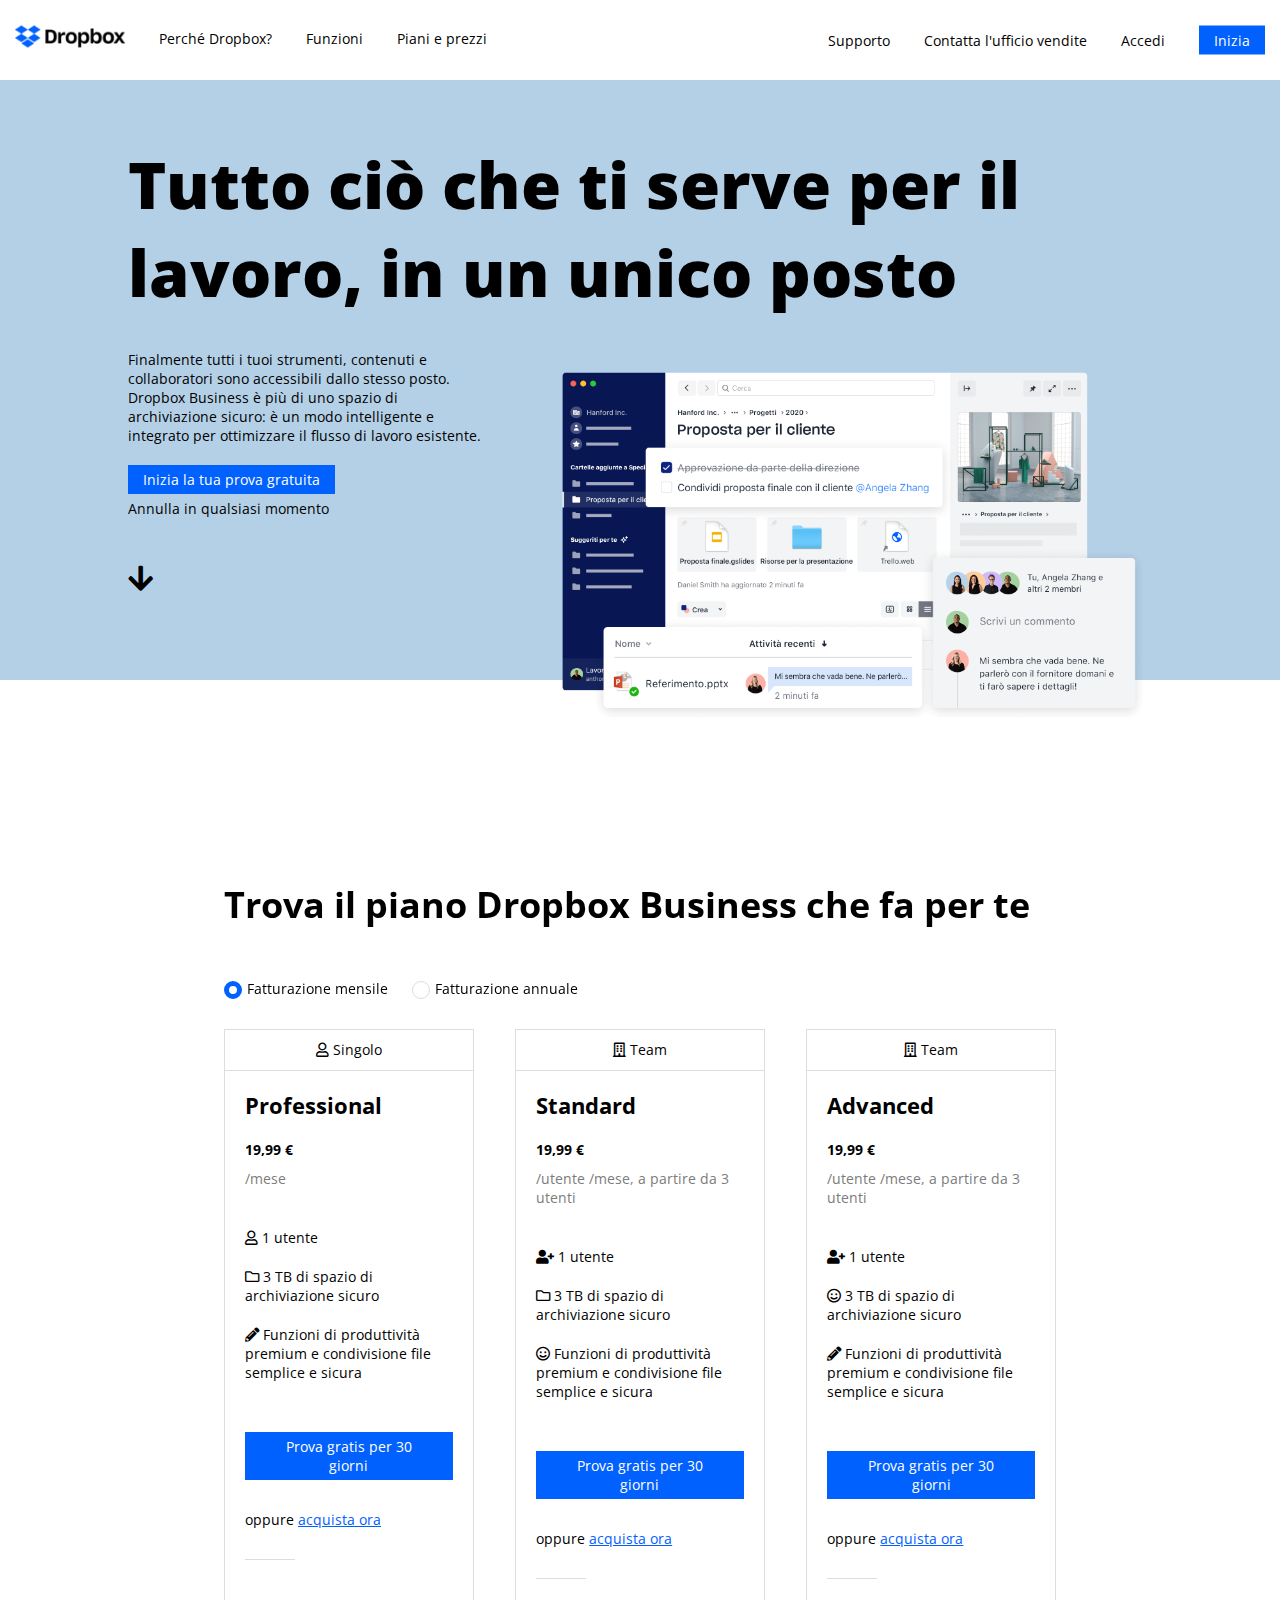
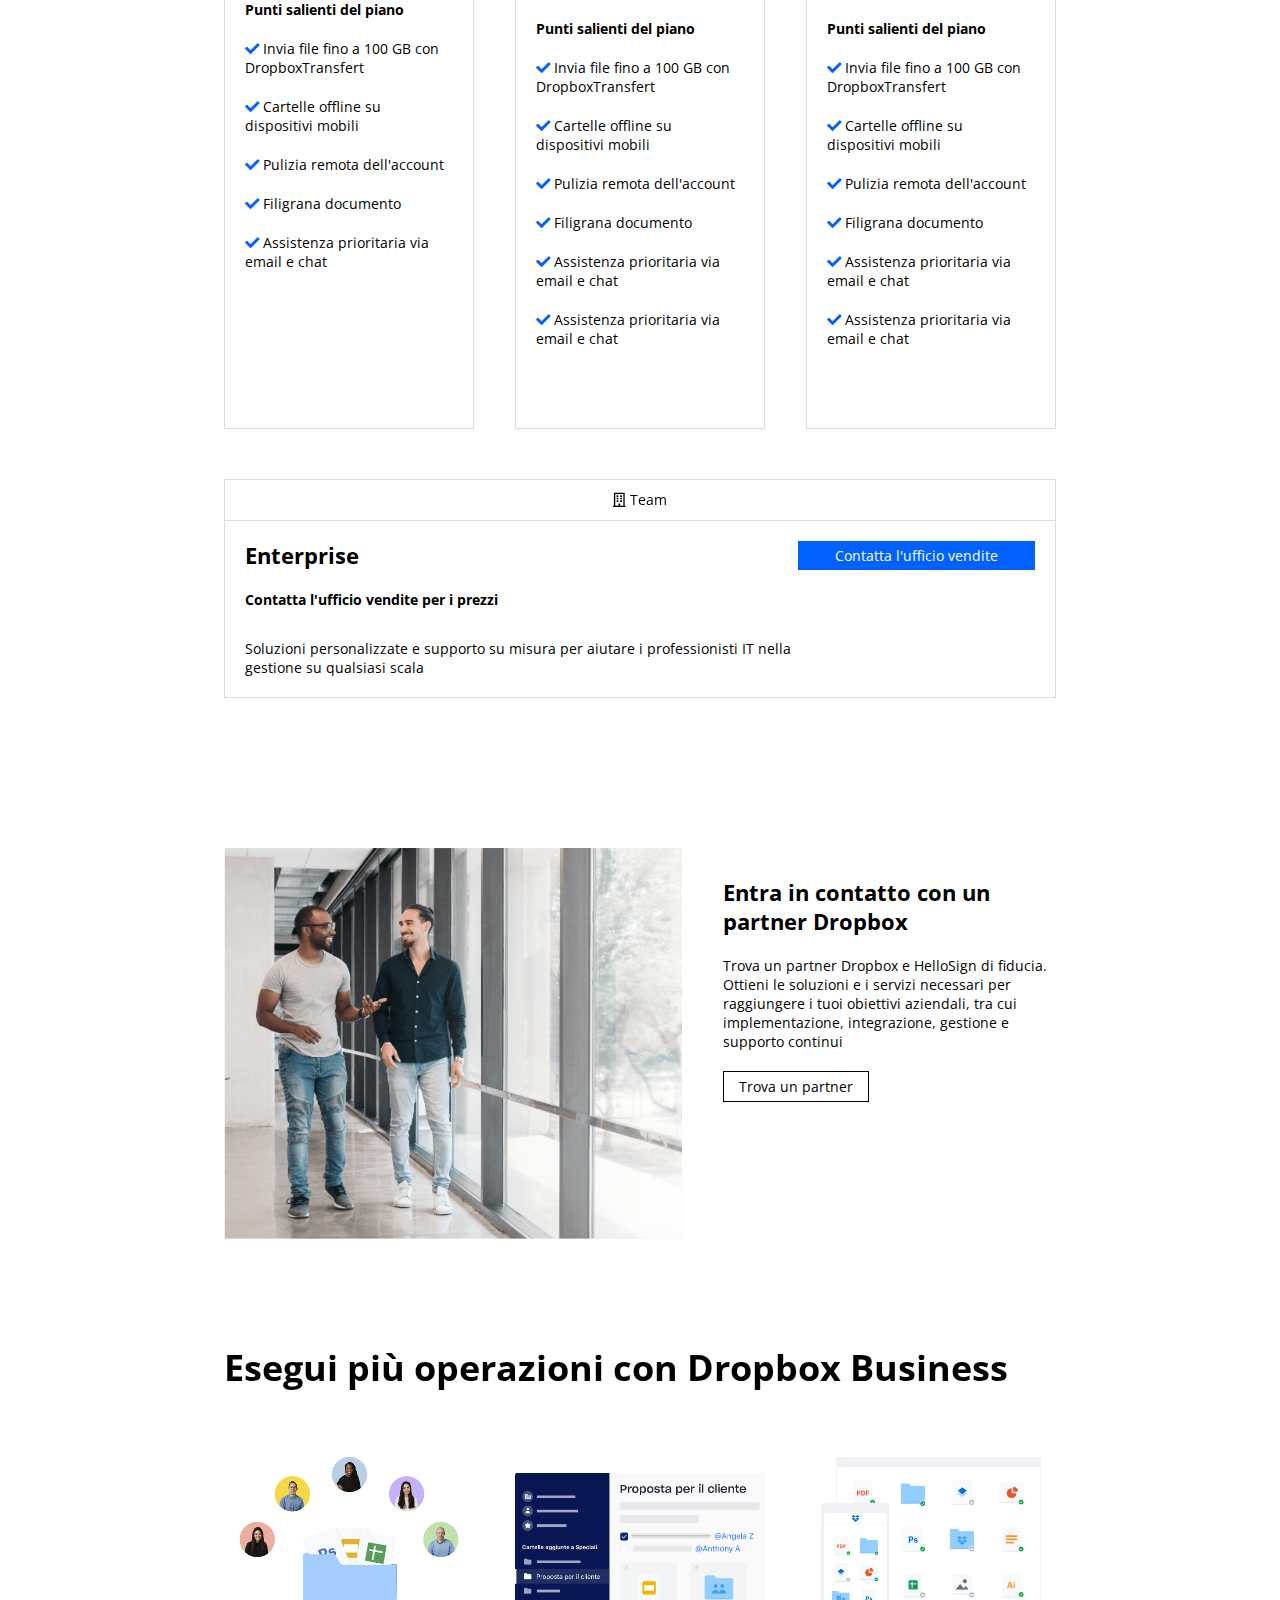
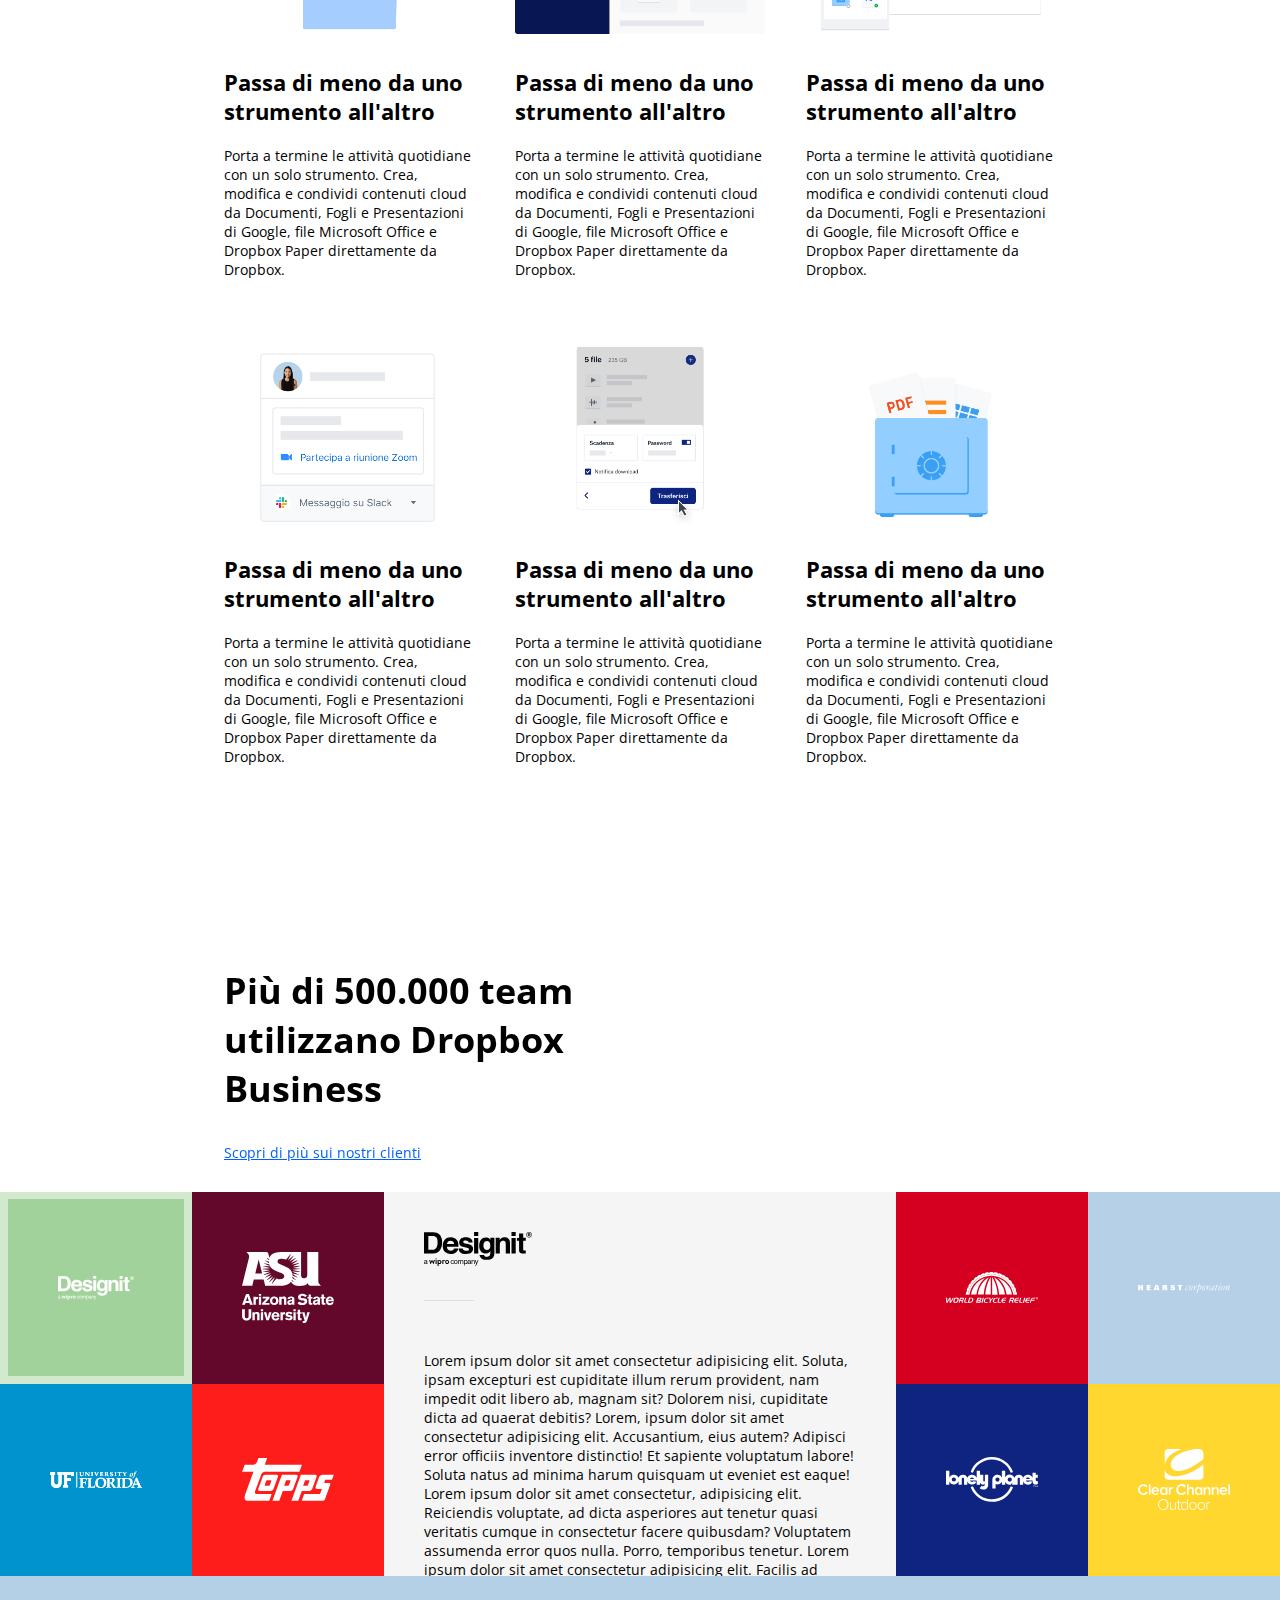
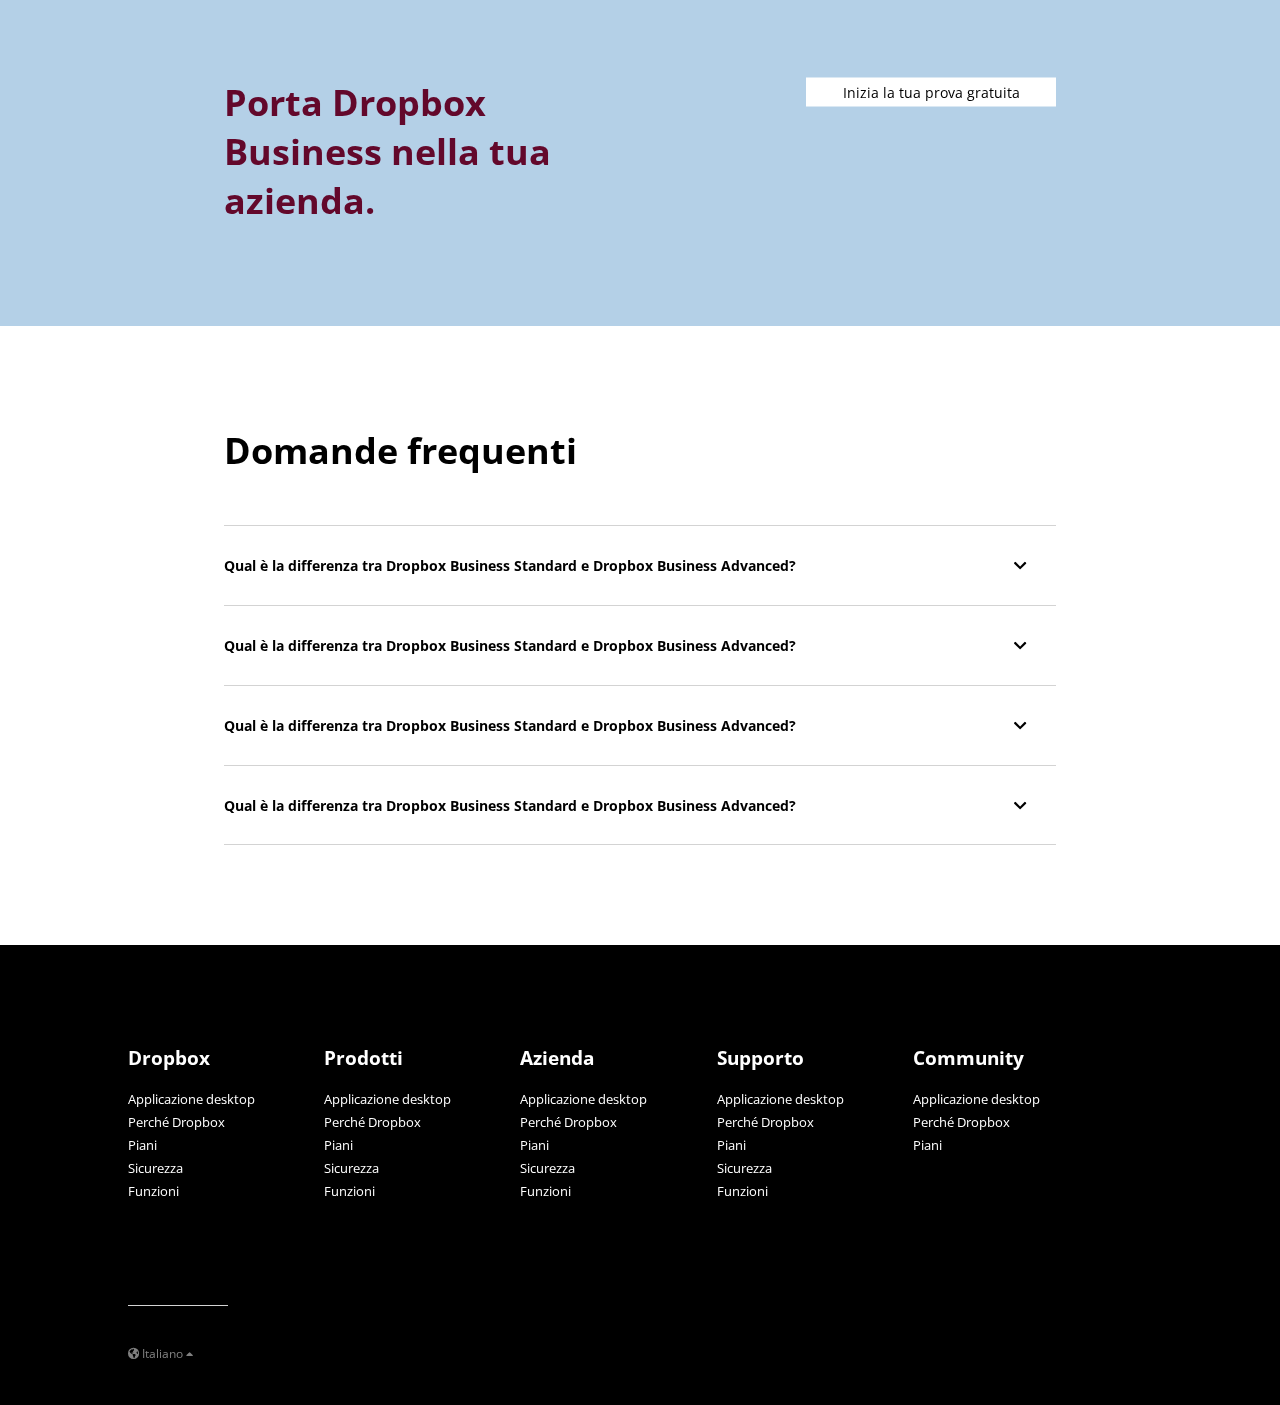
==== commit d8806d26: "aggiunta commenti" ====
--- a/index.html
+++ b/index.html
@@ -16,18 +16,23 @@
 </head>
 
 <body>
+    <!-- header -->
     <header>
+        <!-- row clearfix -->
         <div class="row">
 
+            <!-- menu a sinistra -->
             <nav class="left">
                 <ul>
-                    <li><a href="#"><img src="img/logo-small.png" alt="immagine logo"></a></li>
+                    <li><a href="#"><img class="dropbox-logo" src="img/logo-small.png" alt="immagine logo"></a></li>
                     <li><a href="#">Perch&eacute; Dropbox?</a></li>
                     <li><a href="#">Funzioni</a></li>
                     <li><a href="#">Piani e prezzi</a></li>
                 </ul>
             </nav>
-
+            <!-- fine menu a sinistra -->
+
+            <!-- menu a destra -->
             <nav class="right">
                 <ul>
                     <li><a href="#">Supporto</a></li>
@@ -36,18 +41,26 @@
                     <li><a class="btn blue" href="#">Inizia</a></li>
                 </ul>
             </nav>
+            <!-- fine menu a destra -->
 
         </div>
+        <!-- fine row clearfix -->
     </header>
-
-
-
+    <!-- fine header -->
+
+
+
+    <!-- jumbotron -->
     <div id="jumbotron">
         <div class="container pt-60px">
+            <!-- row clearfix -->
             <div class="row">
 
+                <!-- titolo -->
                 <h1 class="mb-30px">Tutto ci&ograve; che ti serve per il lavoro, in un unico posto</h1>
-
+                <!-- fine titolo -->
+
+                <!-- testo a sinistra -->
                 <div class="txt-content">
                     <p class="mb-20px">Finalmente tutti i tuoi strumenti, contenuti e collaboratori sono accessibili dallo stesso posto. Dropbox Business &egrave; pi&ugrave; di uno spazio di archiviazione sicuro: &egrave; un modo intelligente e integrato per ottimizzare il flusso di lavoro esistente.</p>
 
@@ -57,38 +70,57 @@
 
                     <a class="arrow" href="#"><i class="fas fa-arrow-down"></i></a>
                 </div>
-
+                <!-- fine testo a sinistra -->
+
+                <!-- immagine a destra -->
                 <div class="img-box">
-                    <img src="img/jumbo.png" alt="">
-                </div>
-            </div>
+                    <img src="img/jumbo.png" alt="immagine funzionalità">
+                </div>
+                <!-- fine immagine a destra -->
+
+            </div>
+            <!-- fine row clearfix -->
 
         </div>
     </div>
-
-
+    <!-- fine jumbotron -->
+
+    <!-- main -->
     <main>
+        <!-- sezione plans -->
         <section id="plans">
             <div class="container pt-200px">
 
+                <!-- titolo sezione -->
                 <h2 class="mb-50px">Trova il piano Dropbox Business che fa per te</h2>
-
+                <!-- fine titolo sezione -->
+
+                <!-- fatturazione mensile e annuale -->
                 <div class="billing mb-30px">
                     <span class="select blue"></span><span>Fatturazione mensile</span>
                     <span class="select white"></span><span>Fatturazione annuale</span>
                 </div>
-
+                <!-- fine fatturazione mensile e annuale -->
+
+                <!-- row clearfix -->
                 <div class="row mb-50px">
+                    <!-- prima colonna -->
                     <div class="plan column">
+                        <!-- intestazione prima colonna -->
                         <div class="plan-header">
                             <span><i class="far fa-user"></i> Singolo</span>
                         </div>
-
+                        <!-- fine intestazione prima colonna -->
+
+                        <!-- corpo prima colonna -->
                         <div class="plan-body">
+                            <!-- titolo, costo, fatturazione -->
                             <h3 class="mb-20px">Professional</h3>
                             <p class="bold mb-10px">19,99 &euro;</p>
                             <p class="grey mb-40px">/mese</p>
-
+                            <!-- fine titolo, costo, fatturazione -->
+
+                            <!-- elenco breve features -->
                             <ul>
                                 <li class="mb-20px">
                                     <i class="far fa-user"></i>
@@ -105,10 +137,14 @@
                                     <span>Funzioni di produttivit&agrave; premium e condivisione file semplice e sicura</span>
                                 </li>
                             </ul>
+                            <!-- fine elenco breve features -->
                             
+                            <!-- bottone cta -->
                             <a class="blue large btn mb-30px" href="#">Prova gratis per 30 giorni</a>
                             <p class="mb-30px">oppure <a class="blue-link" href="#">acquista ora</a></p>
-
+                            <!-- fine bottone cta -->
+
+                            <!-- elenco approfondito features -->
                             <div class="short-hr mb-40px"></div>
 
                             <p class="bold mb-20px">Punti salienti del piano</p>
@@ -138,111 +174,313 @@
                                     <span>Assistenza prioritaria via email e chat</span>
                                 </li>
                             </ul>
-                        
-                        
-                        </div>
-                    </div>
-
+                            <!-- fine elenco approfondito features -->
+                        </div>
+                        <!-- fine corpo prima colonna -->
+                    </div>
+                    <!-- fine prima colonna -->
+
+
+                    <!-- colonna centrale -->
                     <div class="plan column middle">
-
-                    </div>
-
+                        <!-- intestazione colonna centrale-->
+                        <div class="plan-header">
+                            <span><i class="far fa-building"></i> Team</span>
+                        </div>
+                        <!-- fine intestazione colonna centrale-->
+
+                        <!-- corpo colonna centrale -->
+                        <div class="plan-body">
+                            <!-- titolo, costo, fatturazione -->
+                            <h3 class="mb-20px">Standard</h3>
+                            <p class="bold mb-10px">19,99 &euro;</p>
+                            <p class="grey mb-40px">/utente /mese, a partire da 3 utenti</p>
+                            <!-- fine titolo, costo, fatturazione -->
+
+                            <!-- elenco breve features -->
+                            <ul>
+                                <li class="mb-20px">
+                                    <i class="fas fa-user-plus"></i>
+                                    <span>1 utente</span>
+                                </li>
+
+                                <li class="mb-20px">
+                                    <i class="far fa-folder"></i>
+                                    <span>3 TB di spazio di archiviazione sicuro</span>
+                                </li>
+
+                                <li class="mb-50px">
+                                    <i class="far fa-smile"></i>
+                                    <span>Funzioni di produttivit&agrave; premium e condivisione file semplice e sicura</span>
+                                </li>
+                            </ul>
+                            <!-- fine elenco breve features -->
+                            
+                            <!-- bottone cta -->
+                            <a class="blue large btn mb-30px" href="#">Prova gratis per 30 giorni</a>
+                            <p class="mb-30px">oppure <a class="blue-link" href="#">acquista ora</a></p>
+                            <!-- fine bottone cta -->
+
+                            <!-- elenco approfondito features -->
+                            <div class="short-hr mb-40px"></div>
+
+                            <p class="bold mb-20px">Punti salienti del piano</p>
+                            <ul>
+                                <li class="mb-20px">
+                                    <i class="fas fa-check"></i>
+                                    <span>Invia file fino a 100 GB con DropboxTransfert</span>
+                                </li>
+
+                                <li class="mb-20px">
+                                    <i class="fas fa-check"></i>
+                                    <span>Cartelle offline su dispositivi mobili</span>
+                                </li>
+
+                                <li class="mb-20px">
+                                    <i class="fas fa-check"></i>
+                                    <span>Pulizia remota dell'account</span>
+                                </li>
+
+                                <li class="mb-20px">
+                                    <i class="fas fa-check"></i>
+                                    <span>Filigrana documento</span>
+                                </li>
+
+                                <li class="mb-20px">
+                                    <i class="fas fa-check"></i>
+                                    <span>Assistenza prioritaria via email e chat</span>
+                                </li>
+
+                                <li class="mb-20px">
+                                    <i class="fas fa-check"></i>
+                                    <span>Assistenza prioritaria via email e chat</span>
+                                </li>
+                            </ul>
+                            <!-- fine elenco approfondito features -->
+                        </div>
+                        <!-- fine corpo colonna centrale -->
+                    </div>
+                    <!-- fine colonna centrale-->
+
+
+                    <!-- terza colonna -->
                     <div class="plan column">
-
-                    </div>
-                </div>
-
-
+                        <!-- intestazione terza colonna -->
+                        <div class="plan-header">
+                            <span><i class="far fa-building"></i> Team</span>
+                        </div>
+                        <!-- fine intestazione terza colonna -->
+
+                        <!-- corpo terza colonna -->
+                        <div class="plan-body">
+                            <!-- titolo, costo, fatturazione -->
+                            <h3 class="mb-20px">Advanced</h3>
+                            <p class="bold mb-10px">19,99 &euro;</p>
+                            <p class="grey mb-40px">/utente /mese, a partire da 3 utenti</p>
+                            <!-- fine titolo, costo, fatturazione -->
+
+                            <!-- elenco breve features -->
+                            <ul>
+                                <li class="mb-20px">
+                                    <i class="fas fa-user-plus"></i>
+                                    <span>1 utente</span>
+                                </li>
+
+                                <li class="mb-20px">
+                                    <i class="far fa-smile"></i>
+                                    <span>3 TB di spazio di archiviazione sicuro</span>
+                                </li>
+
+                                <li class="mb-50px">
+                                    <i class="fas fa-pencil-alt"></i>
+                                    <span>Funzioni di produttivit&agrave; premium e condivisione file semplice e sicura</span>
+                                </li>
+                            </ul>
+                            <!-- fine elenco breve features -->
+                            
+                            <!-- bottone cta -->
+                            <a class="blue large btn mb-30px" href="#">Prova gratis per 30 giorni</a>
+                            <p class="mb-30px">oppure <a class="blue-link" href="#">acquista ora</a></p>
+                            <!-- fine bottone cta -->
+
+                            <!-- elenco approfondito features -->
+                            <div class="short-hr mb-40px"></div>
+
+                            <p class="bold mb-20px">Punti salienti del piano</p>
+                            <ul>
+                                <li class="mb-20px">
+                                    <i class="fas fa-check"></i>
+                                    <span>Invia file fino a 100 GB con DropboxTransfert</span>
+                                </li>
+
+                                <li class="mb-20px">
+                                    <i class="fas fa-check"></i>
+                                    <span>Cartelle offline su dispositivi mobili</span>
+                                </li>
+
+                                <li class="mb-20px">
+                                    <i class="fas fa-check"></i>
+                                    <span>Pulizia remota dell'account</span>
+                                </li>
+
+                                <li class="mb-20px">
+                                    <i class="fas fa-check"></i>
+                                    <span>Filigrana documento</span>
+                                </li>
+
+                                <li class="mb-20px">
+                                    <i class="fas fa-check"></i>
+                                    <span>Assistenza prioritaria via email e chat</span>
+                                </li>
+
+                                <li class="mb-20px">
+                                    <i class="fas fa-check"></i>
+                                    <span>Assistenza prioritaria via email e chat</span>
+                                </li>
+                            </ul>
+                            <!-- fine elenco approfondito features -->
+                        </div>
+                        <!-- fine corpo terza colonna -->
+                    </div>
+                    <!-- fine terza colonna -->
+
+                </div>
+                <!-- fine row clearfix -->
+
+
+                <!-- piano orizzontale -->
                 <div class="plan flat">
-                    
+                    <!-- intestazione -->
                     <div class="plan-header">
                         <span><i class="far fa-building"></i> Team</span>
                     </div>
+                    <!-- fine intestazione -->
                     
+                    <!-- corpo -->
                     <div class="plan-body">
+                        <!-- row clearfix -->
                         <div class="row">
 
+                            <!-- testo -->
                             <div class="txt">
                                 <h3 class="mb-20px">Enterprise</h3>
                                 <p class="bold mb-30px">Contatta l'ufficio vendite per i prezzi</p>
                                 <p>Soluzioni personalizzate e supporto su misura per aiutare i professionisti IT nella gestione su qualsiasi scala</p>
                             </div>
-                        
+                            <!-- fine testo -->
+                            
+                            <!-- bottone cta -->
                             <a class="blue large btn" href="#">Contatta l'ufficio vendite</a>
-                        
-                        </div>
-                    </div>
-                    
-                </div>
+                            <!-- fine bottone cta -->
+
+                        </div>
+                        <!-- fine row clearfix -->
+                    </div>
+                    <!-- fine corpo -->
+                </div>
+                <!-- fine piano orizzontale -->
 
             </div>
         </section>
-
-
+        <!-- fine sezione plans -->
+
+
+
+        <!-- inizio sezione partner -->
         <section id="partner">
             <div class="container pt-150px">
+                <!-- row clearfix -->
                 <div class="row">
 
+                    <!-- immagine a sinistra -->
                     <div class="img-box">
                         <img src="img/partner.png" alt="foto partner">
                     </div>
-    
+                    <!-- fine immagine a sinistra -->
+                    
+                    <!-- testo a destra -->
                     <div class="txt pt-30px">
                         <h3>Entra in contatto con un partner Dropbox</h3>
                         <p class="mt-20px mb-20px">Trova un partner Dropbox e HelloSign di fiducia. Ottieni le soluzioni e i servizi necessari per raggiungere i tuoi obiettivi aziendali, tra cui implementazione, integrazione, gestione e supporto continui</p>
                         <a class="white btn" href="#">Trova un partner</a>
                     </div>
+                    <!-- fine testo a destra -->
     
                 </div>
+                <!-- fine row clearfix -->
             </div>
         </section>
-
-
+        <!-- fine sezione partner -->
+
+
+
+        <!-- sezione features -->
         <section id="features">
             <div class="container pt-100px">
 
+                <!-- titolo -->
                 <h2>Esegui pi&ugrave; operazioni con Dropbox Business</h2>
-
+                <!-- fine titolo -->
+
+                
+                <!-- prima row clearfix -->
                 <div class="row mt-50px">
 
+                    <!-- prima colonna -->
                     <div class="column">
+                        
                         <div class="img-box">
                             <img src="img/business-feature-switching-tools.png" alt="foto passaggio strumenti">
                         </div>
-
+                        
                         <div class="txt ">
                             <h3 class="mt-20px mb-20px">Passa di meno da uno strumento all'altro</h3>
                             <p>Porta a termine le attivit&agrave; quotidiane con un solo strumento. Crea, modifica e condividi contenuti cloud da Documenti, Fogli e Presentazioni di Google, file Microsoft Office e <span>Dropbox Paper</span> direttamente da Dropbox.</p>
                         </div>
-                    </div>
-
+                        
+                    </div>
+                    <!-- fine prima colonna -->
+
+                    <!-- colonna centrale -->
                     <div class="column middle">
+                        
                         <div class="img-box">
                             <img src="img/business-feature-coordinate-it.png" alt="foto coordinate">
                         </div>
-
+                        
                         <div class="txt ">
                             <h3 class="mt-20px mb-20px">Passa di meno da uno strumento all'altro</h3>
                             <p>Porta a termine le attivit&agrave; quotidiane con un solo strumento. Crea, modifica e condividi contenuti cloud da Documenti, Fogli e Presentazioni di Google, file Microsoft Office e <span>Dropbox Paper</span> direttamente da Dropbox.</p>
                         </div>
-                    </div>
-
+
+                    </div>
+                    <!-- fine colonna centrale -->
+
+                    <!-- terza colonna -->
                     <div class="column">
+                        
                         <div class="img-box">
                             <img src="img/business-feature-multi-device.png" alt="foto compatibilità multi dispositivo">
                         </div>
-
+                        
                         <div class="txt ">
                             <h3 class="mt-20px mb-20px">Passa di meno da uno strumento all'altro</h3>
                             <p>Porta a termine le attivit&agrave; quotidiane con un solo strumento. Crea, modifica e condividi contenuti cloud da Documenti, Fogli e Presentazioni di Google, file Microsoft Office e <span>Dropbox Paper</span> direttamente da Dropbox.</p>
                         </div>
-                    </div>
-
-                </div>
-
+                        
+                    </div>
+                    <!-- fine terza colonna -->
+
+                </div>
+                <!-- fine prima row clearfix -->
+
+
+                <!-- seconda row clearfix -->
                 <div class="row mt-50px">
 
+                    <!-- prima colonna -->
                     <div class="column">
+
                         <div class="img-box">
                             <img src="img/business-feature-integrations-it.png" alt="foto integrazione strumenti">
                         </div>
@@ -251,9 +489,13 @@
                             <h3 class="mt-20px mb-20px">Passa di meno da uno strumento all'altro</h3>
                             <p>Porta a termine le attivit&agrave; quotidiane con un solo strumento. Crea, modifica e condividi contenuti cloud da Documenti, Fogli e Presentazioni di Google, file Microsoft Office e <span>Dropbox Paper</span> direttamente da Dropbox.</p>
                         </div>
-                    </div>
-
+
+                    </div>
+                    <!-- fine prima colonna -->
+
+                    <!-- colonna centrale -->
                     <div class="column middle">
+                        
                         <div class="img-box">
                             <img src="img/business-feature-send-files-it.png" alt="foto invio file">
                         </div>
@@ -262,9 +504,13 @@
                             <h3 class="mt-20px mb-20px">Passa di meno da uno strumento all'altro</h3>
                             <p>Porta a termine le attivit&agrave; quotidiane con un solo strumento. Crea, modifica e condividi contenuti cloud da Documenti, Fogli e Presentazioni di Google, file Microsoft Office e <span>Dropbox Paper</span> direttamente da Dropbox.</p>
                         </div>
-                    </div>
-
+                        
+                    </div>
+                    <!-- fine colonna centrale -->
+
+                    <!-- terza colonna -->
                     <div class="column">
+                        
                         <div class="img-box">
                             <img src="img/business-feature-security.png" alt="foto sicurezza">
                         </div>
@@ -273,21 +519,31 @@
                             <h3 class="mt-20px mb-20px">Passa di meno da uno strumento all'altro</h3>
                             <p>Porta a termine le attivit&agrave; quotidiane con un solo strumento. Crea, modifica e condividi contenuti cloud da Documenti, Fogli e Presentazioni di Google, file Microsoft Office e <span>Dropbox Paper</span> direttamente da Dropbox.</p>
                         </div>
-                    </div>
-
-                </div>
+                        
+                    </div>
+                    <!-- fine terza colonna -->
+
+                </div>
+                <!-- fine seconda row clearfix -->
 
             </div>
         </section>
-
-
+        <!-- fine sezione features -->
+
+
+
+        <!-- sezione clients -->
         <section id="clients">
+            <!-- titolo + link cta -->
             <div class="container pt-200px">
                 <h2>Pi&ugrave; di 500.000 team utilizzano Dropbox Business</h2>
                 <a class="blue-link mt-30px mb-30px" href="#">Scopri di più sui nostri clienti</a>
             </div>
+            <!-- fine titolo + link cta -->
             
+            <!-- row clearfix -->
             <div class="row">
+                <!-- clients a sinistra -->
                 <div class="column side">
                     <div class="logo-box" id="designit">
                         <img src="img/designit.svg" alt="">
@@ -305,12 +561,16 @@
                         <img src="img/topps.svg" alt="">
                     </div>
                 </div>
-
+                <!-- fine clients a sinistra -->
+
+                <!-- sezione centrale -->
                 <div class="column middle">
+                    <!-- logo + riga orizzontale -->
                     <img class="client-logo mb-30px" src="img/designit-black.svg" alt="">
-
                     <div class="short-hr mb-50px"></div>
+                    <!-- fine logo + riga orizzontale -->
                     
+                    <!-- testo -->
                     <p>
                         Lorem ipsum dolor sit amet consectetur adipisicing elit. Soluta, ipsam excepturi est cupiditate illum rerum provident, nam impedit odit libero ab, magnam sit? Dolorem nisi, cupiditate dicta ad quaerat debitis?
                         Lorem, ipsum dolor sit amet consectetur adipisicing elit. Accusantium, eius autem? Adipisci error officiis inventore distinctio! Et sapiente voluptatum labore! Soluta natus ad minima harum quisquam ut eveniet est eaque!
@@ -323,8 +583,11 @@
                         Lorem ipsum dolor sit amet consectetur adipisicing elit. Commodi obcaecati veniam, est eius libero inventore velit aperiam error voluptatem sunt autem optio odit repellat, dolor ullam nulla soluta mollitia. Odio?
                         Lorem ipsum dolor sit amet consectetur adipisicing elit. Illo qui quia, cumque dolore nihil eum, veritatis recusandae expedita molestias porro itaque, obcaecati commodi et soluta temporibus sunt. Saepe, ab iste?
                     </p>
-                </div>
-
+                    <!-- fine testo -->
+                </div>
+                <!-- fine sezione centrale -->
+
+                <!-- clients a destra -->
                 <div class="column side">
                     <div class="logo-box" id="world-bicycle-relief">
                         <img src="img/world_bicycle_relief.svg" alt="">
@@ -342,59 +605,92 @@
                         <img src="img/clear_channel.svg" alt="">
                     </div>
                 </div>
-            </div>
+                <!-- fine clients a destra -->
+            </div>
+            <!-- fine row clearfix -->
             
         </section>
-
-
+        <!-- fine sezione clients -->
+
+
+
+        <!-- sezione cta -->
         <section id="cta">
             <div class="container">
+                <!-- div verticalmente centrato -->
                 <div class="wrap">
+                    <!-- titolo sezione -->
                     <h2>Porta Dropbox Business nella tua azienda.</h2>
-
+                    <!-- fine titolo sezione-->
+
+                    <!-- bottone cta -->
                     <a class="large white btn" href="#">Inizia la tua prova gratuita</a>
-                </div>
+                    <!-- fine bottone cta -->
+                </div>
+                <!-- fine div verticalmente cenrato -->
             </div>
         </section>
-
-
+        <!-- fine sezione cta -->
+
+
+
+        <!-- sezione faq -->
         <section id="faq">
             <div class="container pt-100px">
+
+                <!-- titolo sezione -->
                 <h2 class="mb-50px">Domande frequenti</h3>
-
+                <!-- fine titolo sezione -->
+                
+                <!-- prima domanda -->
                 <div class="row">
                     <span class="question bold">Qual &egrave; la differenza tra Dropbox Business Standard e Dropbox Business Advanced?</span>
 
                     <span class="arrow"><i class="fas fa-chevron-down"></i></span>
                 </div>
-
+                <!-- fine prima domanda -->
+
+                <!-- seconda domanda -->
                 <div class="row">
                     <span class="question bold">Qual &egrave; la differenza tra Dropbox Business Standard e Dropbox Business Advanced?</span>
 
                     <span class="arrow"><i class="fas fa-chevron-down"></i></span>
                 </div>
-
+                <!-- fine seconda domanda -->
+
+                <!-- terza domanda -->
                 <div class="row">
                     <span class="question bold">Qual &egrave; la differenza tra Dropbox Business Standard e Dropbox Business Advanced?</span>
 
                     <span class="arrow"><i class="fas fa-chevron-down"></i></span>
                 </div>
-
+                <!-- fine terza domanda -->
+
+                <!-- quarta domanda -->
                 <div class="row">
                     <span class="question bold">Qual &egrave; la differenza tra Dropbox Business Standard e Dropbox Business Advanced?</span>
 
                     <span class="arrow"><i class="fas fa-chevron-down"></i></span>
                 </div>
+                <!-- fine quarta domanda -->
+
             </div>
         </section>
+        <!-- fine sezione faq -->
     </main>
-
-
+    <!-- fine main -->
+
+
+
+    <!-- footer -->
     <footer class="mt-100px">
         <div class="container">
+            <!-- row clearfix -->
             <div class="row mb-100px">
 
+                <!-- prima colonna -->
                 <div class="column">
+
                     <h4 class="mb-20px">Dropbox</h4>
 
                     <ul>
@@ -404,9 +700,13 @@
                         <li class="mb-5px"><a href="#">Sicurezza</a></li>
                         <li class="mb-5px"><a href="#">Funzioni</a></li>
                     </ul>
-                </div>
-
+
+                </div>
+                <!-- fine prima colonna -->
+
+                <!-- prima colonna centrale -->
                 <div class="column middle">
+
                     <h4 class="mb-20px">Prodotti</h4>
 
                     <ul>
@@ -416,9 +716,13 @@
                         <li class="mb-5px"><a href="#">Sicurezza</a></li>
                         <li class="mb-5px"><a href="#">Funzioni</a></li>
                     </ul>
-                </div>
-
+
+                </div>
+                <!-- fine prima colonna centrale -->
+
+                <!-- terza colonna -->
                 <div class="column">
+
                     <h4 class="mb-20px">Azienda</h4>
 
                     <ul>
@@ -428,9 +732,13 @@
                         <li class="mb-5px"><a href="#">Sicurezza</a></li>
                         <li class="mb-5px"><a href="#">Funzioni</a></li>
                     </ul>
-                </div>
-
+                    
+                </div>
+                <!-- fine terza colonna -->
+
+                <!-- seconda colonna centrale -->
                 <div class="column middle">
+                    
                     <h4 class="mb-20px">Supporto</h4>
 
                     <ul>
@@ -440,9 +748,13 @@
                         <li class="mb-5px"><a href="#">Sicurezza</a></li>
                         <li class="mb-5px"><a href="#">Funzioni</a></li>
                     </ul>
-                </div>
-
+
+                </div>
+                <!-- fine seconda colonna centrale -->
+
+                <!-- quinta colonna -->
                 <div class="column">
+
                     <h4 class="mb-20px">Community</h4>
 
                     <ul>
@@ -450,17 +762,24 @@
                         <li class="mb-5px"><a href="#">Perch&eacute; Dropbox</a></li>
                         <li class="mb-5px"><a href="#">Piani</a></li>
                     </ul>
-                </div>
-
-            </div>
-
+
+                </div>
+                <!-- fine quinta colonna -->
+
+            </div>
+            <!-- fine row clearfix -->
+
+            <!-- sezione lingua -->
             <div class="language pt-40px">
                 <i class="fas fa-globe-americas"></i>
                 <span>Italiano</span>
                 <a href="#"><i class="fas fa-sort-up"></i></a>
             </div>
+            <!-- fine sezione lingua -->
         </div>
     </footer>
+    <!-- fine footer -->
+
 </body>
 
 </html>--- a/style.css
+++ b/style.css
@@ -173,11 +173,11 @@
 header nav ul li {
     display: inline-block;
     margin: 0px 15px;
-}
-
-header nav.left a img {
+    vertical-align: middle;
+}
+
+header nav.left a .dropbox-logo {
     width: 110px;
-    /* vertical-align: middle; */
 }
 
 header nav.right {
@@ -219,18 +219,14 @@
 
 #jumbotron .img-box {
     float: right;
-    height: 330px;
+    height: 390px;
     width: 60%;
-    /* position: relative; */
-    /* background-color: red; */
 }
 
 #jumbotron .img-box img {
     width: 100%;
     height: 100%;
     object-fit: contain;
-    /* position: absolute;
-    bottom: -50px; */
 }
 /* fine regole jumbotron */
 
@@ -471,7 +467,6 @@
 
 /* regole footer */
 footer {
-    height: 500px;
     background-color: black;
     color: #fff;
     padding: 100px 17% 40px 10%;
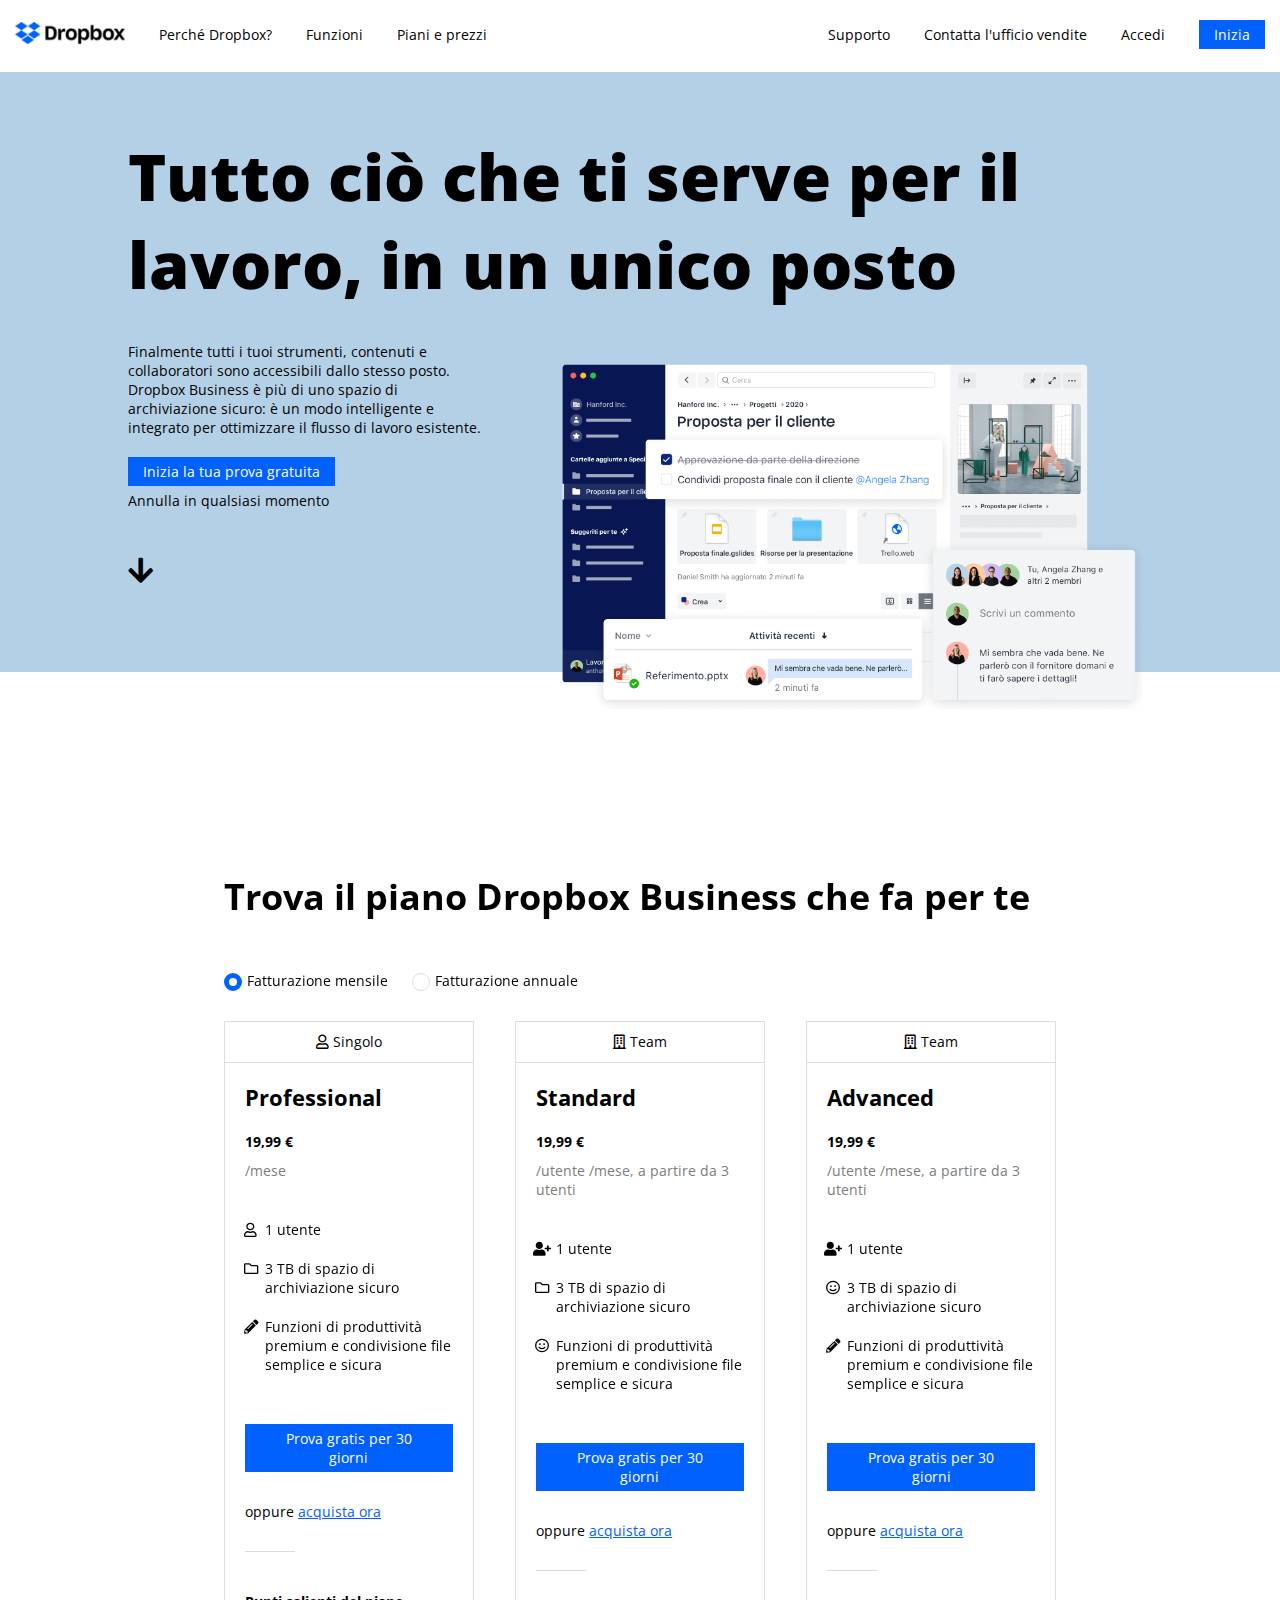
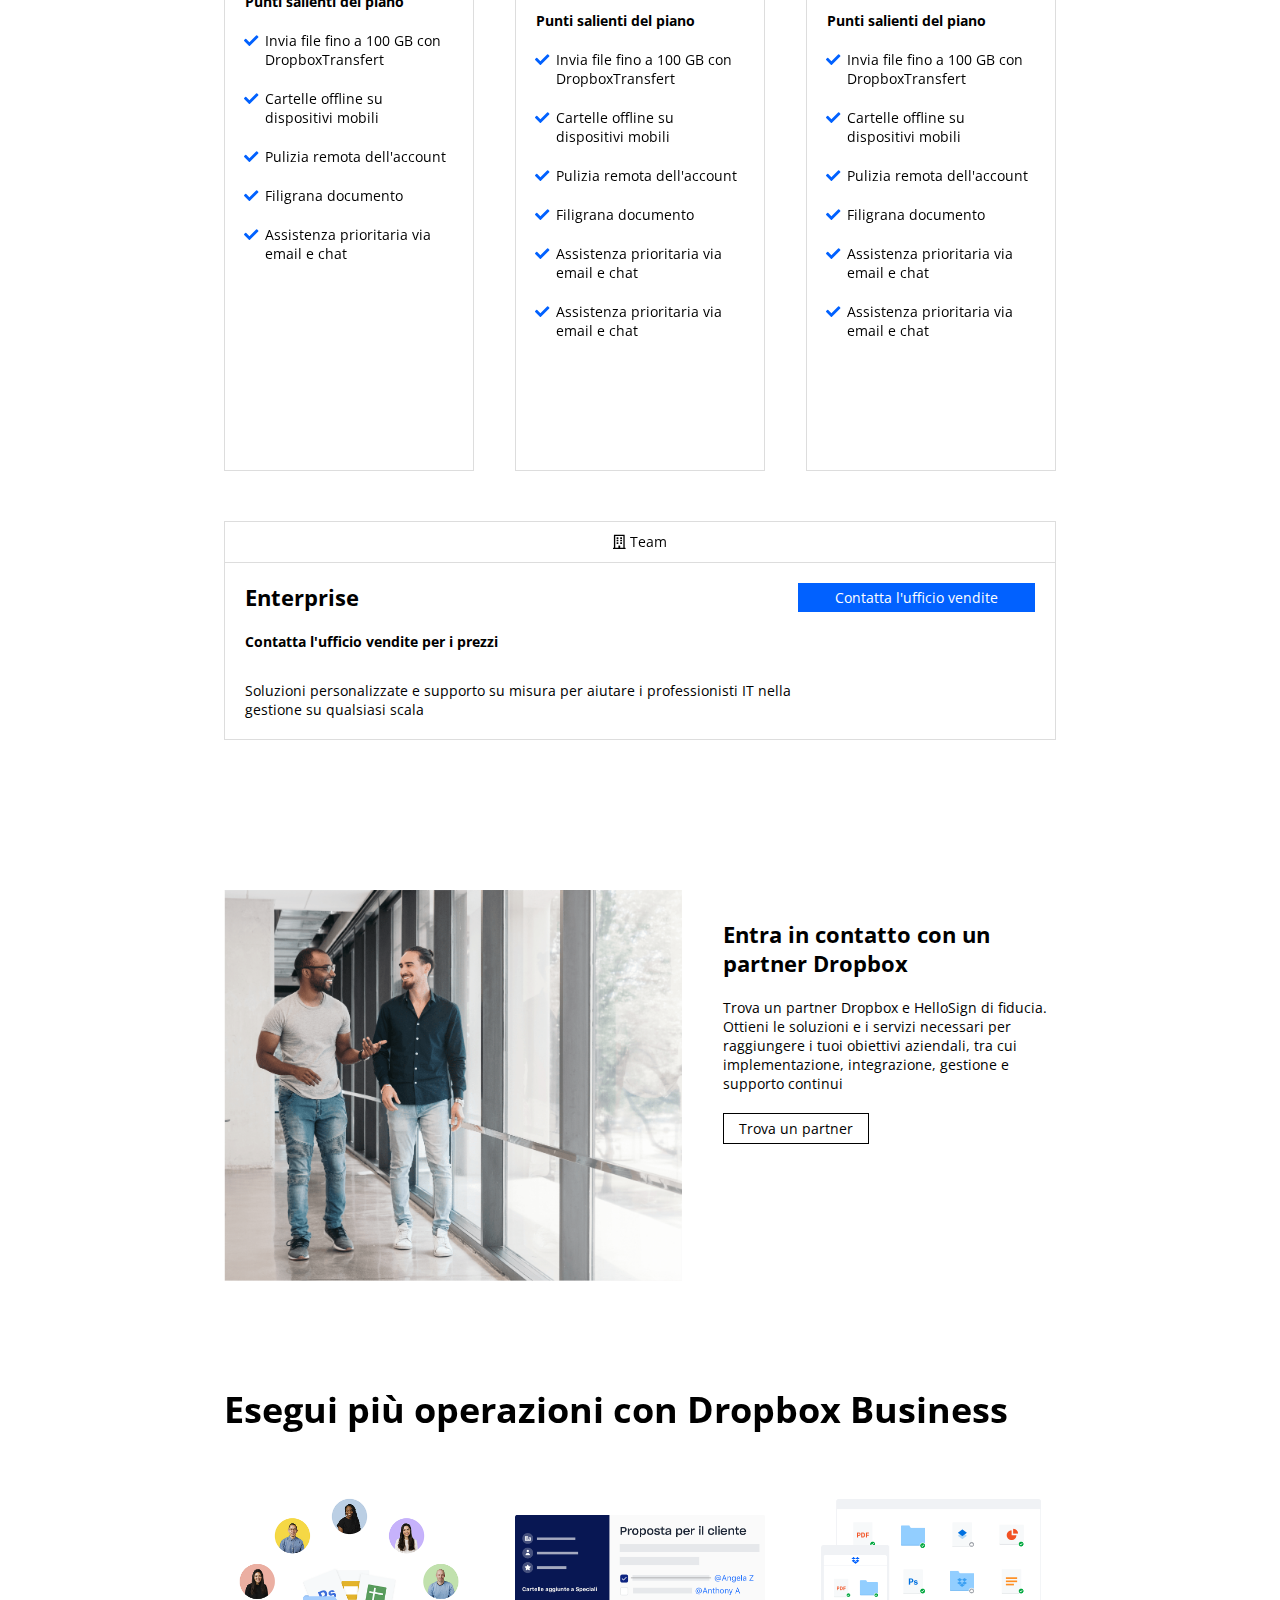
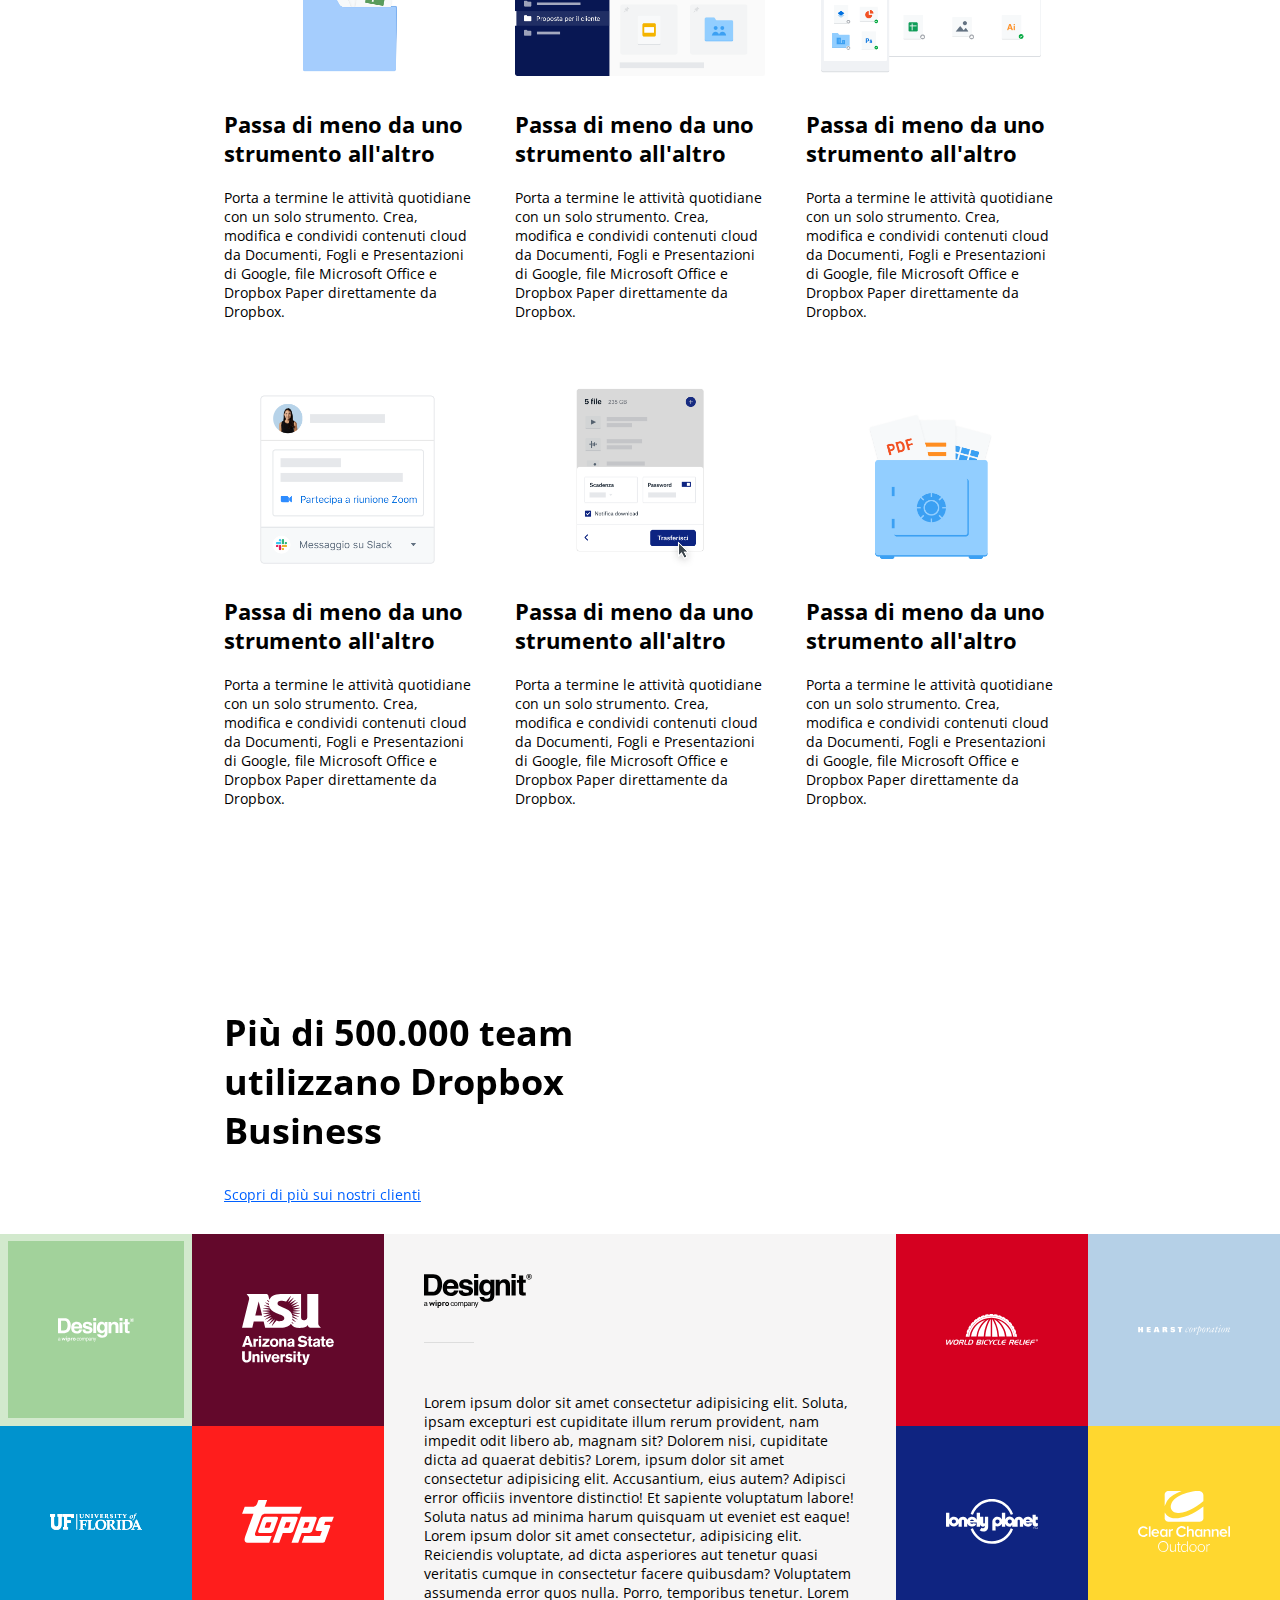
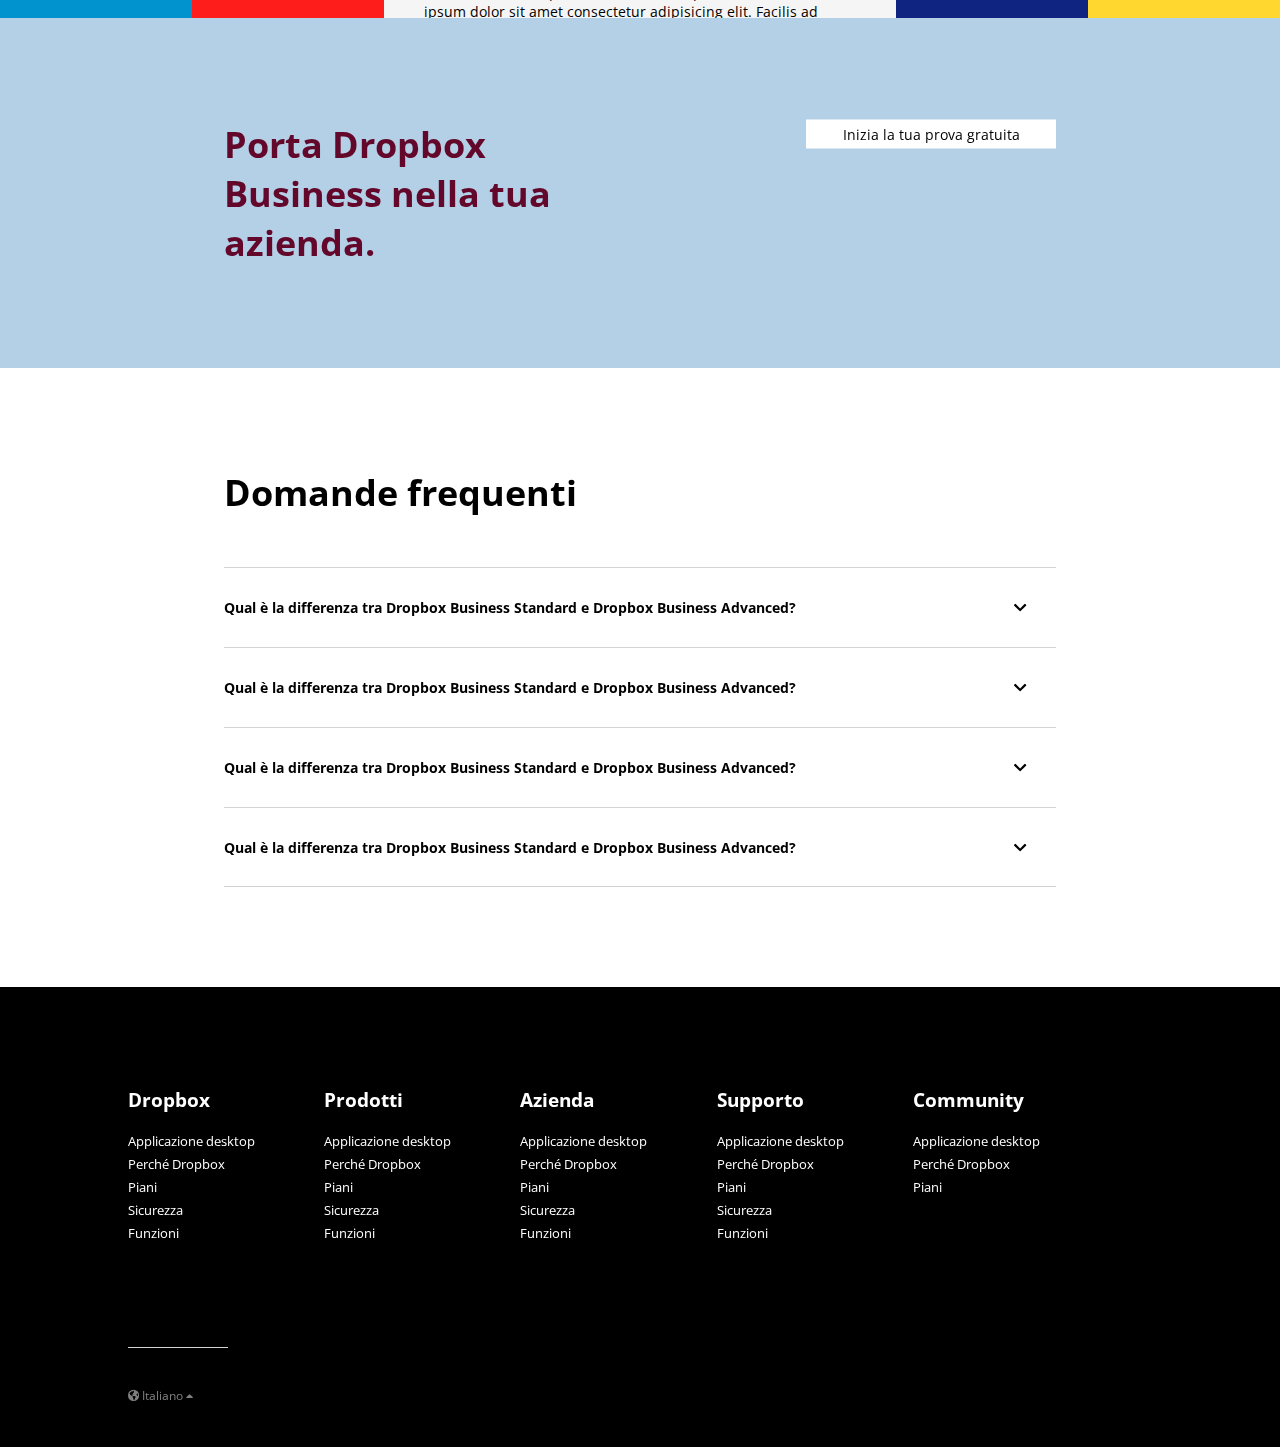
==== commit 69d2f598: "final commit" ====
--- a/index.html
+++ b/index.html
@@ -24,10 +24,10 @@
             <!-- menu a sinistra -->
             <nav class="left">
                 <ul>
-                    <li><a href="#"><img class="dropbox-logo" src="img/logo-small.png" alt="immagine logo"></a></li>
-                    <li><a href="#">Perch&eacute; Dropbox?</a></li>
-                    <li><a href="#">Funzioni</a></li>
-                    <li><a href="#">Piani e prezzi</a></li>
+                    <li class="selector"><a href="#"><img class="dropbox-logo" src="img/logo-small.png" alt="immagine logo"></a></li>
+                    <li class="border selector"><a href="#">Perch&eacute; Dropbox?</a></li>
+                    <li class="border selector"><a href="#">Funzioni</a></li>
+                    <li class="border selector"><a href="#">Piani e prezzi</a></li>
                 </ul>
             </nav>
             <!-- fine menu a sinistra -->
@@ -35,9 +35,9 @@
             <!-- menu a destra -->
             <nav class="right">
                 <ul>
-                    <li><a href="#">Supporto</a></li>
-                    <li><a href="#">Contatta l'ufficio vendite</a></li>
-                    <li><a href="#">Accedi</a></li>
+                    <li class="border selector"><a href="#">Supporto</a></li>
+                    <li class="border selector"><a href="#">Contatta l'ufficio vendite</a></li>
+                    <li class="border selector"><a href="#">Accedi</a></li>
                     <li><a class="btn blue" href="#">Inizia</a></li>
                 </ul>
             </nav>
@@ -51,7 +51,7 @@
 
 
     <!-- jumbotron -->
-    <div id="jumbotron">
+    <div id="jumbotron" class="mt-72px mb-200px">
         <div class="container pt-60px">
             <!-- row clearfix -->
             <div class="row">
@@ -68,7 +68,7 @@
 
                     <div class="mb-40px">Annulla in qualsiasi momento</div>
 
-                    <a class="arrow" href="#"><i class="fas fa-arrow-down"></i></a>
+                    <a class="arrow" href="#plans"><i class="fas fa-arrow-down"></i></a>
                 </div>
                 <!-- fine testo a sinistra -->
 
@@ -89,7 +89,7 @@
     <main>
         <!-- sezione plans -->
         <section id="plans">
-            <div class="container pt-200px">
+            <div class="container">
 
                 <!-- titolo sezione -->
                 <h2 class="mb-50px">Trova il piano Dropbox Business che fa per te</h2>
@@ -121,19 +121,19 @@
                             <!-- fine titolo, costo, fatturazione -->
 
                             <!-- elenco breve features -->
-                            <ul>
-                                <li class="mb-20px">
-                                    <i class="far fa-user"></i>
+                            <ul class="fa-ul">
+                                <li class="mb-20px">
+                                    <span class="fa-li"><i class="far fa-user"></i></span>
                                     <span>1 utente</span>
                                 </li>
 
                                 <li class="mb-20px">
-                                    <i class="far fa-folder"></i>
+                                    <span class="fa-li"><i class="far fa-folder"></i></span>
                                     <span>3 TB di spazio di archiviazione sicuro</span>
                                 </li>
 
                                 <li class="mb-50px">
-                                    <i class="fas fa-pencil-alt"></i>
+                                    <span class="fa-li"><i class="fas fa-pencil-alt"></i></span>
                                     <span>Funzioni di produttivit&agrave; premium e condivisione file semplice e sicura</span>
                                 </li>
                             </ul>
@@ -148,29 +148,29 @@
                             <div class="short-hr mb-40px"></div>
 
                             <p class="bold mb-20px">Punti salienti del piano</p>
-                            <ul>
-                                <li class="mb-20px">
-                                    <i class="fas fa-check"></i>
+                            <ul class="fa-ul">
+                                <li class="mb-20px">
+                                    <span class="fa-li"><i class="fas fa-check"></i></span>
                                     <span>Invia file fino a 100 GB con DropboxTransfert</span>
                                 </li>
 
                                 <li class="mb-20px">
-                                    <i class="fas fa-check"></i>
+                                    <span class="fa-li"><i class="fas fa-check"></i></span>
                                     <span>Cartelle offline su dispositivi mobili</span>
                                 </li>
 
                                 <li class="mb-20px">
-                                    <i class="fas fa-check"></i>
+                                    <span class="fa-li"><i class="fas fa-check"></i></span>
                                     <span>Pulizia remota dell'account</span>
                                 </li>
 
                                 <li class="mb-20px">
-                                    <i class="fas fa-check"></i>
+                                    <span class="fa-li"><i class="fas fa-check"></i></span>
                                     <span>Filigrana documento</span>
                                 </li>
 
                                 <li class="mb-20px">
-                                    <i class="fas fa-check"></i>
+                                    <span class="fa-li"><i class="fas fa-check"></i></span>
                                     <span>Assistenza prioritaria via email e chat</span>
                                 </li>
                             </ul>
@@ -198,19 +198,19 @@
                             <!-- fine titolo, costo, fatturazione -->
 
                             <!-- elenco breve features -->
-                            <ul>
-                                <li class="mb-20px">
-                                    <i class="fas fa-user-plus"></i>
+                            <ul class="fa-ul">
+                                <li class="mb-20px">
+                                    <span class="fa-li"><i class="fas fa-user-plus"></i></span>
                                     <span>1 utente</span>
                                 </li>
 
                                 <li class="mb-20px">
-                                    <i class="far fa-folder"></i>
+                                    <span class="fa-li"><i class="far fa-folder"></i></span>
                                     <span>3 TB di spazio di archiviazione sicuro</span>
                                 </li>
 
                                 <li class="mb-50px">
-                                    <i class="far fa-smile"></i>
+                                    <span class="fa-li"><i class="far fa-smile"></i></span>
                                     <span>Funzioni di produttivit&agrave; premium e condivisione file semplice e sicura</span>
                                 </li>
                             </ul>
@@ -225,34 +225,34 @@
                             <div class="short-hr mb-40px"></div>
 
                             <p class="bold mb-20px">Punti salienti del piano</p>
-                            <ul>
-                                <li class="mb-20px">
-                                    <i class="fas fa-check"></i>
+                            <ul class="fa-ul">
+                                <li class="mb-20px">
+                                    <span class="fa-li"><i class="fas fa-check"></i></span>
                                     <span>Invia file fino a 100 GB con DropboxTransfert</span>
                                 </li>
 
                                 <li class="mb-20px">
-                                    <i class="fas fa-check"></i>
+                                    <span class="fa-li"><i class="fas fa-check"></i></span>
                                     <span>Cartelle offline su dispositivi mobili</span>
                                 </li>
 
                                 <li class="mb-20px">
-                                    <i class="fas fa-check"></i>
+                                    <span class="fa-li"><i class="fas fa-check"></i></span>
                                     <span>Pulizia remota dell'account</span>
                                 </li>
 
                                 <li class="mb-20px">
-                                    <i class="fas fa-check"></i>
+                                    <span class="fa-li"><i class="fas fa-check"></i></span>
                                     <span>Filigrana documento</span>
                                 </li>
 
                                 <li class="mb-20px">
-                                    <i class="fas fa-check"></i>
+                                    <span class="fa-li"><i class="fas fa-check"></i></span>
                                     <span>Assistenza prioritaria via email e chat</span>
                                 </li>
 
                                 <li class="mb-20px">
-                                    <i class="fas fa-check"></i>
+                                    <span class="fa-li"><i class="fas fa-check"></i></span>
                                     <span>Assistenza prioritaria via email e chat</span>
                                 </li>
                             </ul>
@@ -280,19 +280,19 @@
                             <!-- fine titolo, costo, fatturazione -->
 
                             <!-- elenco breve features -->
-                            <ul>
-                                <li class="mb-20px">
-                                    <i class="fas fa-user-plus"></i>
+                            <ul class="fa-ul">
+                                <li class="mb-20px">
+                                    <span class="fa-li"><i class="fas fa-user-plus"></i></span>
                                     <span>1 utente</span>
                                 </li>
 
                                 <li class="mb-20px">
-                                    <i class="far fa-smile"></i>
+                                    <span class="fa-li"><i class="far fa-smile"></i></span>
                                     <span>3 TB di spazio di archiviazione sicuro</span>
                                 </li>
 
                                 <li class="mb-50px">
-                                    <i class="fas fa-pencil-alt"></i>
+                                    <span class="fa-li"><i class="fas fa-pencil-alt"></i></span>
                                     <span>Funzioni di produttivit&agrave; premium e condivisione file semplice e sicura</span>
                                 </li>
                             </ul>
@@ -307,34 +307,34 @@
                             <div class="short-hr mb-40px"></div>
 
                             <p class="bold mb-20px">Punti salienti del piano</p>
-                            <ul>
-                                <li class="mb-20px">
-                                    <i class="fas fa-check"></i>
+                            <ul class="fa-ul">
+                                <li class="mb-20px">
+                                    <span class="fa-li"><i class="fas fa-check"></i></span>
                                     <span>Invia file fino a 100 GB con DropboxTransfert</span>
                                 </li>
 
                                 <li class="mb-20px">
-                                    <i class="fas fa-check"></i>
+                                    <span class="fa-li"><i class="fas fa-check"></i></span>
                                     <span>Cartelle offline su dispositivi mobili</span>
                                 </li>
 
                                 <li class="mb-20px">
-                                    <i class="fas fa-check"></i>
+                                    <span class="fa-li"><i class="fas fa-check"></i></span>
                                     <span>Pulizia remota dell'account</span>
                                 </li>
 
                                 <li class="mb-20px">
-                                    <i class="fas fa-check"></i>
+                                    <span class="fa-li"><i class="fas fa-check"></i></span>
                                     <span>Filigrana documento</span>
                                 </li>
 
                                 <li class="mb-20px">
-                                    <i class="fas fa-check"></i>
+                                    <span class="fa-li"><i class="fas fa-check"></i></span>
                                     <span>Assistenza prioritaria via email e chat</span>
                                 </li>
 
                                 <li class="mb-20px">
-                                    <i class="fas fa-check"></i>
+                                    <span class="fa-li"><i class="fas fa-check"></i></span>
                                     <span>Assistenza prioritaria via email e chat</span>
                                 </li>
                             </ul>
@@ -738,7 +738,7 @@
 
                 <!-- seconda colonna centrale -->
                 <div class="column middle">
-                    
+
                     <h4 class="mb-20px">Supporto</h4>
 
                     <ul>
@@ -772,8 +772,7 @@
             <!-- sezione lingua -->
             <div class="language pt-40px">
                 <i class="fas fa-globe-americas"></i>
-                <span>Italiano</span>
-                <a href="#"><i class="fas fa-sort-up"></i></a>
+                <a href="#">Italiano <i class="fas fa-sort-up"></i></a>
             </div>
             <!-- fine sezione lingua -->
         </div>
--- a/style.css
+++ b/style.css
@@ -14,6 +14,10 @@
 
 
 /* regole comuni */
+.mb-200px {
+    margin-bottom: 200px;
+}
+
 .mb-100px {
     margin-bottom: 100px;
 }
@@ -46,6 +50,10 @@
     margin-top: 100px;
 }
 
+.mt-72px {
+    margin-top: 72px;
+}
+
 .mt-50px {
     margin-top: 50px;
 }
@@ -80,6 +88,74 @@
 
 .pt-30px {
     padding-top: 30px;
+}
+
+h1 {
+    font-size: 4.5em;
+    font-weight: 800;
+}
+
+h2 {
+    font-size: 2.5em;
+}
+
+h3 {
+    font-size: 1.5em;
+}
+
+h4 {
+    font-size: 1.3em;
+}
+
+.bold {
+    font-weight: bold;
+}
+
+ul {
+    list-style-type: none; 
+}
+
+a {
+    display: inline-block;
+    text-decoration: none;
+    color: inherit;
+}
+
+a.blue-link {
+    text-decoration: underline;
+    color: rgb(1, 97, 255);
+}
+
+.btn {
+    padding: 5px 15px;
+    text-align: center;
+}
+
+.btn.large {
+    padding: 5px 30px;
+}
+
+.btn.white {
+    border: 1px solid black;
+    background-color: #fff;
+}
+
+.btn.white:hover {
+    background-color: #ddd;
+}
+
+.btn.blue {
+    background-color: rgb(1, 97, 255);
+    color: #fff;
+}
+
+.btn.blue:hover {
+    background-color: rgb(82, 149, 255);
+}
+
+.short-hr {
+    width: 50px;
+    border-bottom: 1px solid #ddd;
 }
 
 .row::after {
@@ -88,66 +164,9 @@
     clear: both;
 }
 
-h1 {
-    font-size: 4.5em;
-    font-weight: 800;
-}
-
-h2 {
-    font-size: 2.5em;
-}
-
-h3 {
-    font-size: 1.5em;
-}
-
-h4 {
-    font-size: 1.3em;
-}
-
-.bold {
-    font-weight: bold;
-}
-
-ul {
-    list-style-type: none; 
-}
-
-a {
-    display: inline-block;
-    text-decoration: none;
-    color: inherit;
-}
-
-a.blue-link {
-    text-decoration: underline;
-    color: rgb(1, 97, 255);
-}
-
-.btn {
-    padding: 5px 15px;
-    text-align: center;
-}
-
-.btn.large {
-    padding: 5px 30px;
-}
-
-.btn.white {
-    border: 1px solid black;
-    background-color: #fff;
-}
-
-.btn.blue {
-    background-color: rgb(1, 97, 255);
-    color: #fff;
-}
-
-.short-hr {
-    width: 50px;
-    border-bottom: 1px solid #ddd;
-}
-
+.container {
+    max-width: 1180px;
+}
 /* fine regole comuni */
 
 
@@ -155,38 +174,45 @@
 
 /* regole header */
 header {
-    height: 80px;
-    position: relative;
-}
-
-header .row {
-    position: absolute;
+    max-width: 1920px;
+    height: 72px;
+    position: fixed;
+    top: 0;
+    left: 0;
     width: 100%;
-    top: 50%;
-    transform: translateY(-50%);
+    background-color: #fff;
+    z-index: 999;
 }
 
 header nav.right, header nav.left {
      width: 50%;
+}
+
+header nav.right {
+    float: right;
+    text-align: right;
+}
+
+header nav.left {
+    float: left;
+}
+
+header nav.left a .dropbox-logo {
+    width: 110px;
+    vertical-align: sub;
 }
 
 header nav ul li {
     display: inline-block;
     margin: 0px 15px;
-    vertical-align: middle;
-}
-
-header nav.left a .dropbox-logo {
-    width: 110px;
-}
-
-header nav.right {
-    float: right;
-    text-align: right;
-}
-
-header nav.left {
-    float: left;
+}
+
+header nav ul li.selector {
+    line-height: 70px;
+}
+
+header nav ul li.border.selector:hover {
+    border-bottom: 2px solid #000;
 }
 /* fine regole header */
 
@@ -272,7 +298,7 @@
 }
 
 #plans .column {
-    height: 1000px;
+    min-height: 1050px;
     width: calc(90% / 3);
     float: left;
 }
@@ -283,6 +309,10 @@
 
 #plans .column .plan-body .grey {
     color: rgb(124, 124, 124);
+}
+
+#plans .column .plan-body ul.fa-ul{
+    margin-left: 20px;
 }
 
 #plans .column .plan-body ul li .fas.fa-check{
@@ -331,6 +361,10 @@
 }
 
 /* section clients */
+#clients {
+    max-width: 1920px;
+}
+
 #clients h2 {
     width: 55%;
 }
